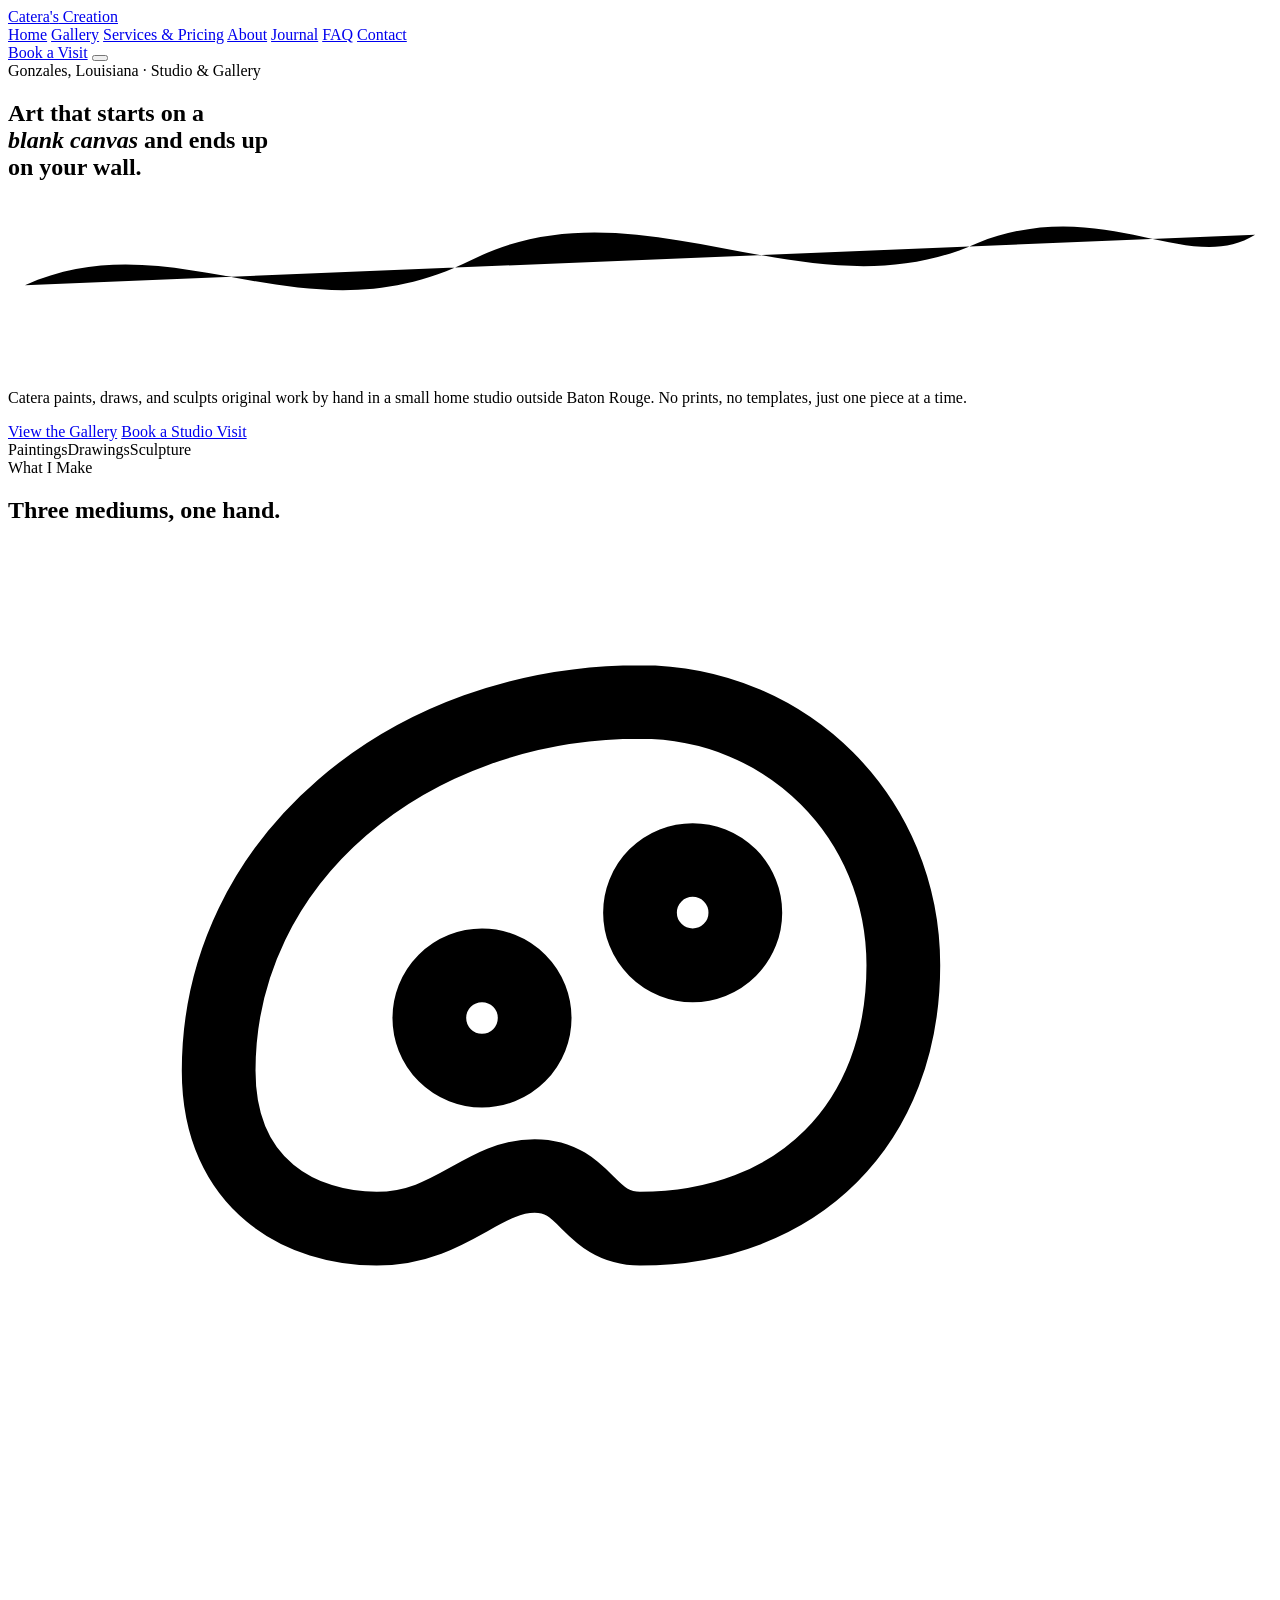
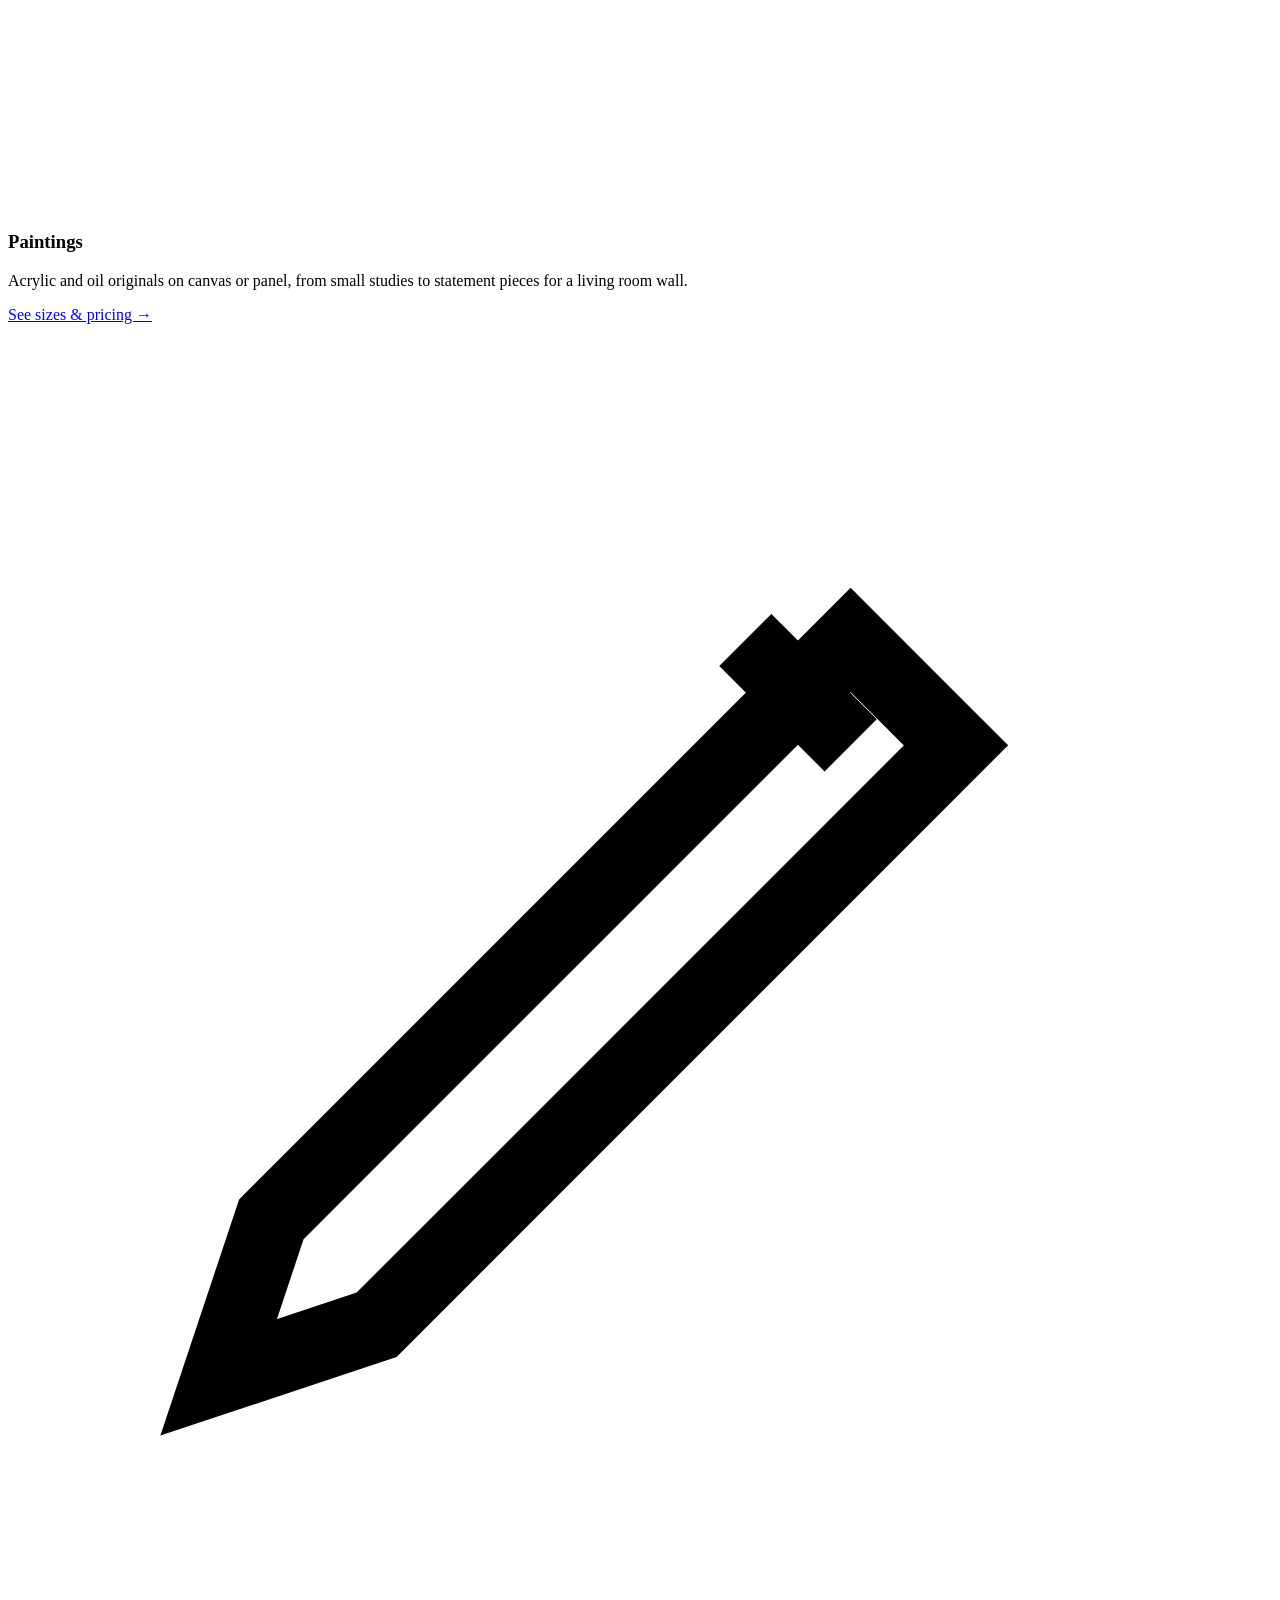
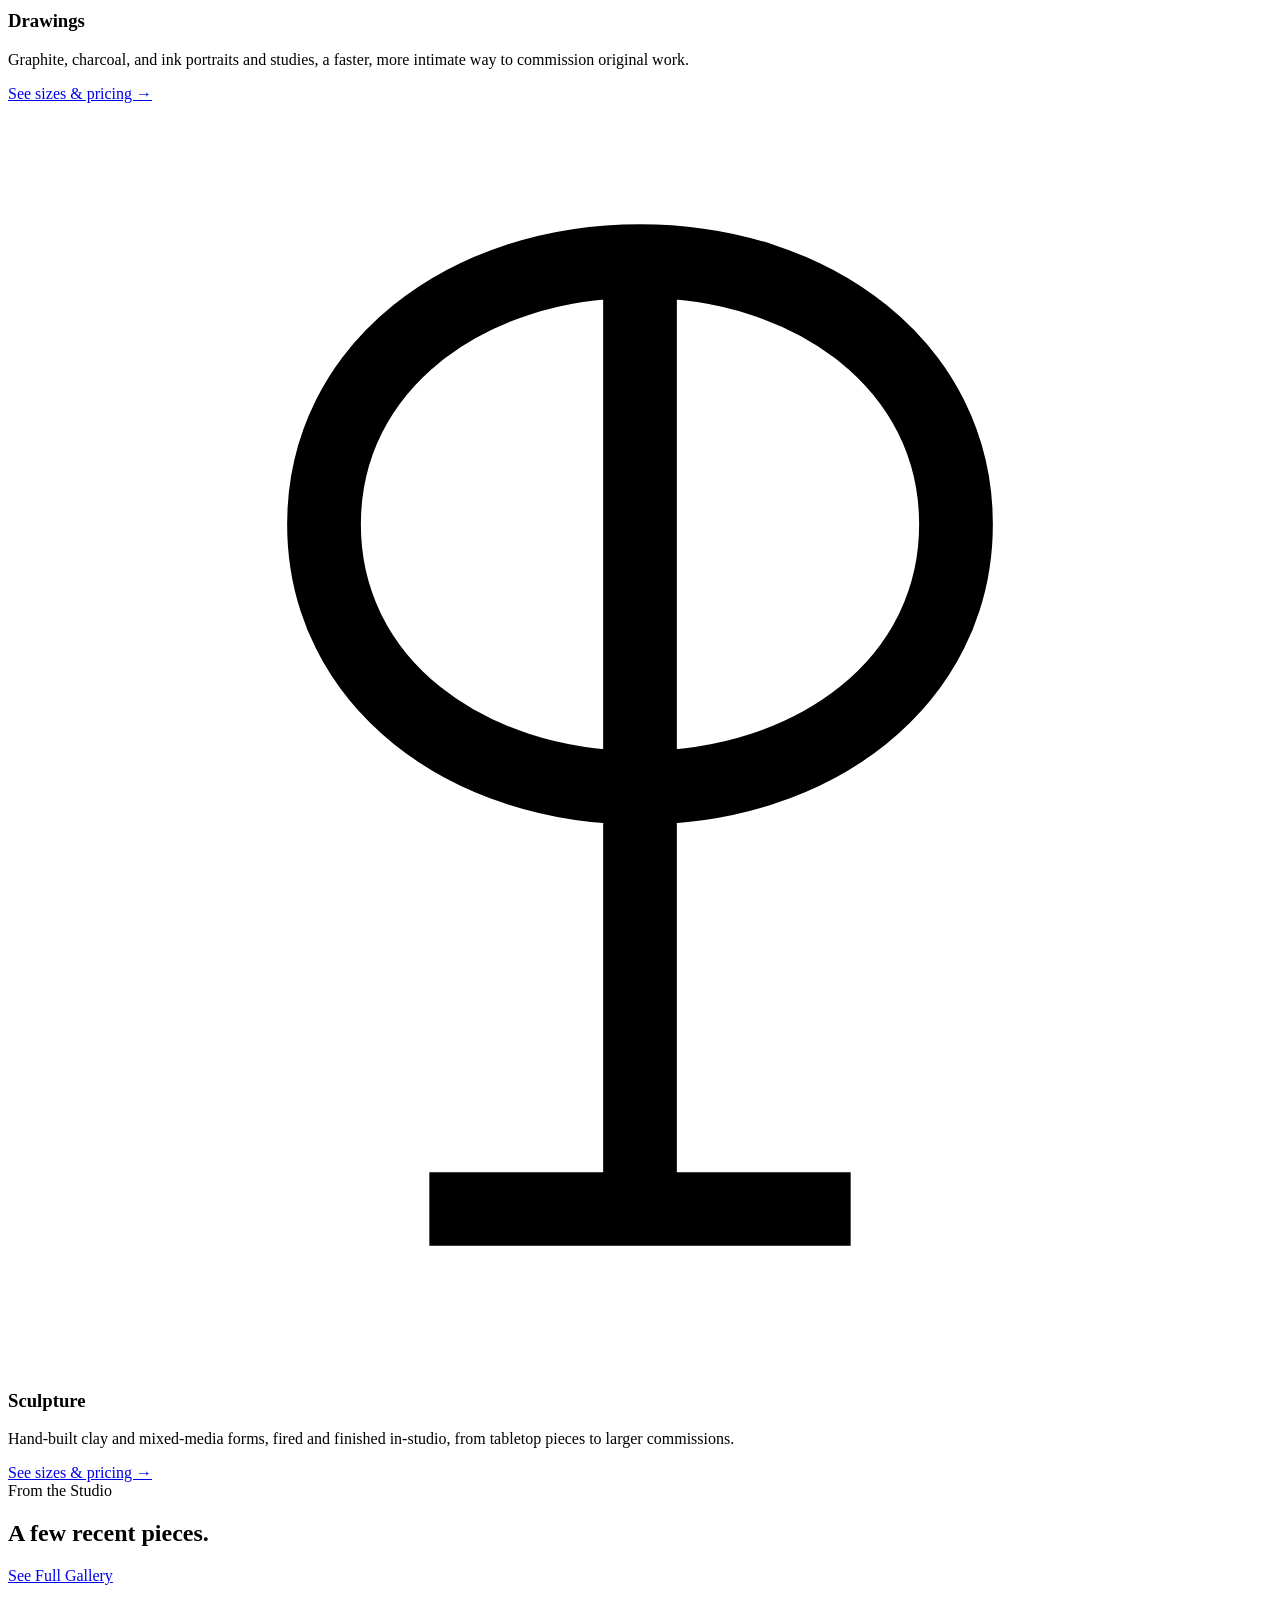
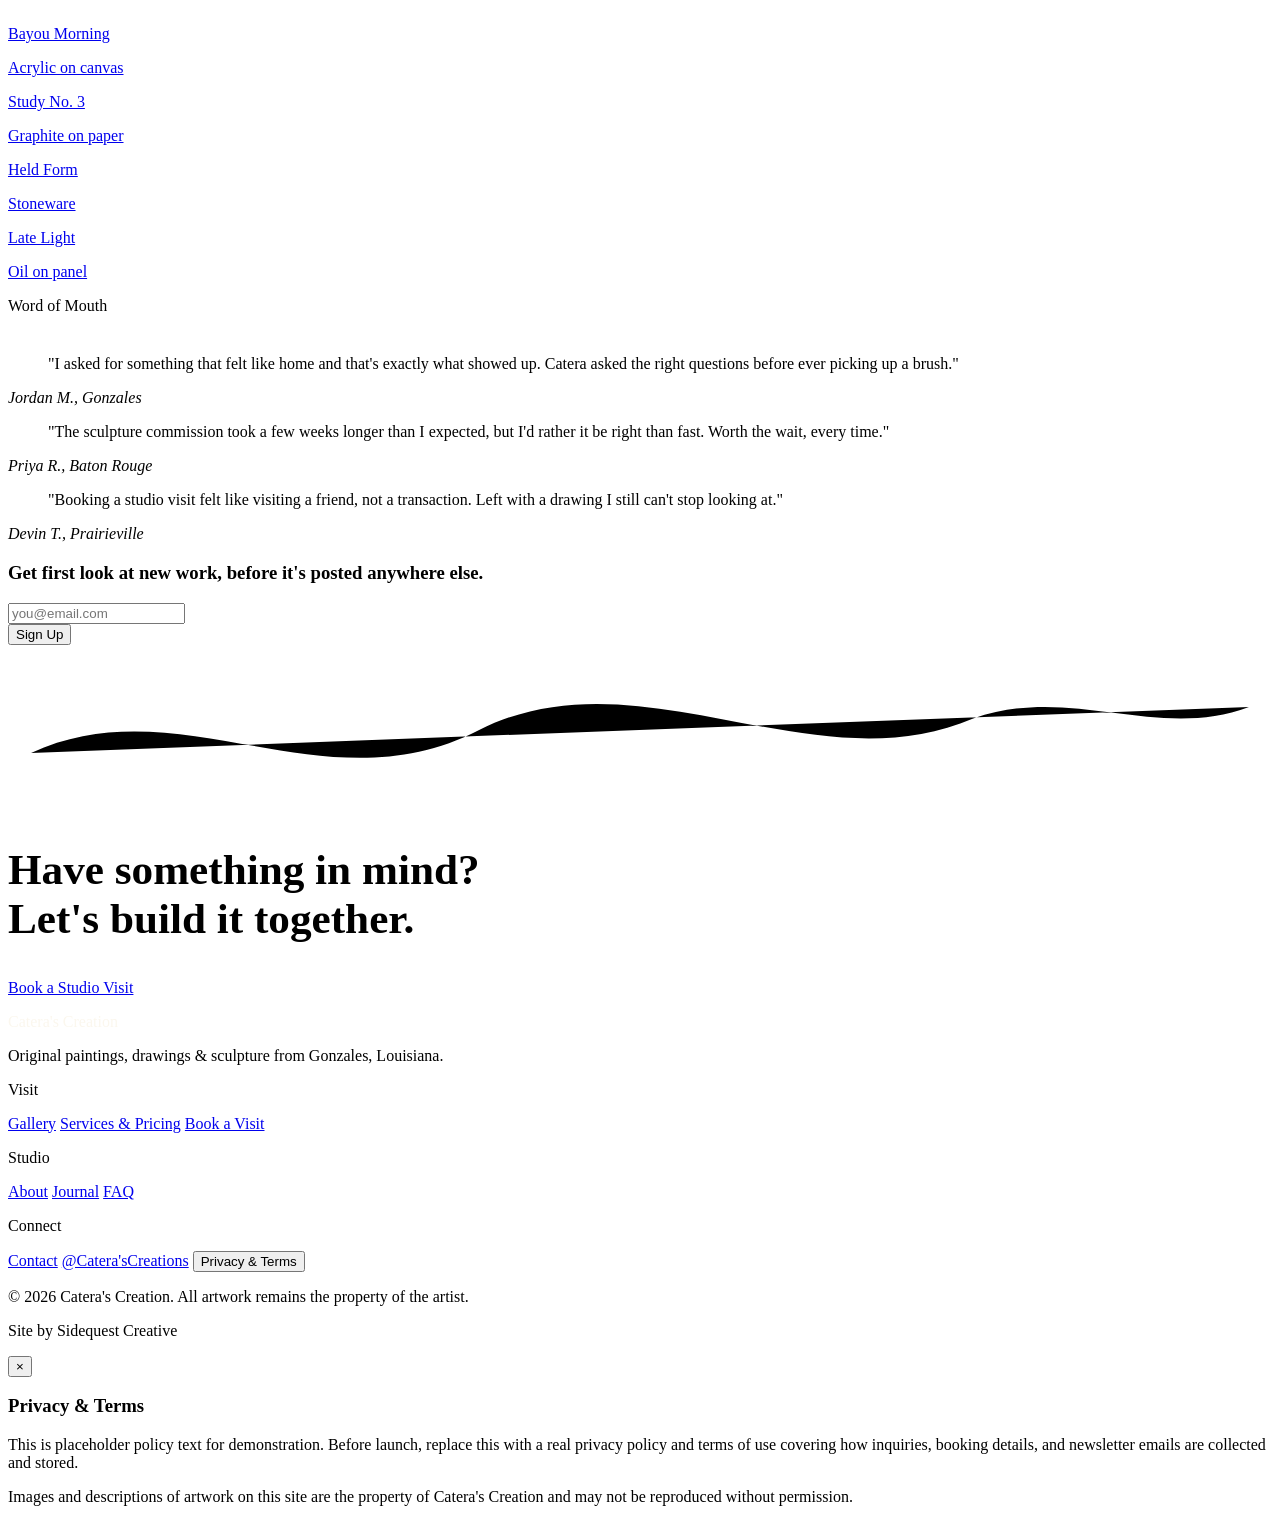
==== index.html @ 5bd8cd99 "Create index.html" ====
<!DOCTYPE html>
<html lang="en">
<head>
<meta charset="UTF-8">
<meta name="viewport" content="width=device-width, initial-scale=1.0">
<title>Catera's Creation | Original Paintings, Drawings & Sculpture | Gonzales, LA</title>
<meta name="description" content="Catera's Creation is an independent art studio in Gonzales, Louisiana making original paintings, drawings and sculpture. Browse the gallery or book a studio visit.">
<link rel="preconnect" href="https://fonts.googleapis.com">
<link rel="stylesheet" href="styles.css">
</head>
<body>

<header class="site-header" id="siteHeader">
  <div class="header-inner">
    <a href="index.html" class="wordmark">Catera<span class="wordmark-accent">'s</span> Creation</a>
    <nav class="site-nav" id="siteNav">
      <a href="index.html">Home</a>
      <a href="gallery.html">Gallery</a>
      <a href="services.html">Services &amp; Pricing</a>
      <a href="about.html">About</a>
      <a href="blog.html">Journal</a>
      <a href="faq.html">FAQ</a>
      <a href="contact.html">Contact</a>
    </nav>
    <a href="booking.html" class="btn btn-cta nav-cta">Book a Visit</a>
    <button class="nav-toggle" id="navToggle" aria-label="Open menu" aria-expanded="false">
      <span></span><span></span><span></span>
    </button>
  </div>
</header>

<main>

  <!-- HERO -->
  <section class="hero on-dark">
    <div class="texture-veil"></div>
    <div class="container hero-grid">
      <div>
        <span class="eyebrow">Gonzales, Louisiana · Studio &amp; Gallery</span>
        <h1>Art that starts on a<br><em>blank canvas</em> and ends up<br>on your wall.</h1>
        <svg class="brush brush-underline reveal" viewBox="0 0 300 40" aria-hidden="true"><path d="M4,20 C40,4 70,34 110,14 C150,-6 190,28 230,10 C260,-2 280,18 296,8"/></svg>
        <p class="hero-lede">Catera paints, draws, and sculpts original work by hand in a small home studio outside Baton Rouge. No prints, no templates, just one piece at a time.</p>
        <div class="hero-actions">
          <a href="gallery.html" class="btn btn-primary">View the Gallery</a>
          <a href="booking.html" class="btn btn-outline">Book a Studio Visit</a>
        </div>
        <div class="hero-meta">
          <span>Paintings</span><span>Drawings</span><span>Sculpture</span>
        </div>
      </div>
      <div class="hero-visual art-tile art-2 reveal">
        <div class="art-paint"></div>
      </div>
    </div>
  </section>

  <!-- WHAT SHE MAKES -->
  <section>
    <div class="container">
      <div class="section-head reveal">
        <span class="eyebrow">What I Make</span>
        <h2>Three mediums, one hand.</h2>
      </div>
      <div class="grid grid-3">
        <div class="card card-medium reveal">
          <svg class="icon" viewBox="0 0 24 24" fill="none" stroke="currentColor" stroke-width="1.4"><path d="M12 3c-4.4 0-8 3-8 7 0 2.2 1.6 3 3 3s2-1 3-1 1 1 2 1c3 0 5-2 5-5 0-2.8-2.2-5-5-5z"/><circle cx="9" cy="9" r="1"/><circle cx="13" cy="7" r="1"/></svg>
          <h3>Paintings</h3>
          <p>Acrylic and oil originals on canvas or panel, from small studies to statement pieces for a living room wall.</p>
          <a href="services.html" class="btn-ghost">See sizes &amp; pricing →</a>
        </div>
        <div class="card card-medium reveal">
          <svg class="icon" viewBox="0 0 24 24" fill="none" stroke="currentColor" stroke-width="1.4"><path d="M4 20l3-1 11-11-2-2L5 17l-1 3z"/><path d="M14 6l2 2"/></svg>
          <h3>Drawings</h3>
          <p>Graphite, charcoal, and ink portraits and studies, a faster, more intimate way to commission original work.</p>
          <a href="services.html" class="btn-ghost">See sizes &amp; pricing →</a>
        </div>
        <div class="card card-medium reveal">
          <svg class="icon" viewBox="0 0 24 24" fill="none" stroke="currentColor" stroke-width="1.4"><path d="M12 3v18M6 8c0-3 2.7-5 6-5s6 2 6 5-2.7 5-6 5-6-2-6-5z"/><path d="M8 21h8"/></svg>
          <h3>Sculpture</h3>
          <p>Hand-built clay and mixed-media forms, fired and finished in-studio, from tabletop pieces to larger commissions.</p>
          <a href="services.html" class="btn-ghost">See sizes &amp; pricing →</a>
        </div>
      </div>
    </div>
  </section>

  <!-- GALLERY PREVIEW -->
  <section class="bg-parchment">
    <div class="container">
      <div class="section-head-row reveal" style="margin-bottom: 2.5rem;">
        <div class="section-head" style="margin-bottom:0;">
          <span class="eyebrow">From the Studio</span>
          <h2>A few recent pieces.</h2>
        </div>
        <a href="gallery.html" class="btn btn-outline dark">See Full Gallery</a>
      </div>
      <div class="grid grid-4">
        <a href="gallery.html" class="art-tile art-1 reveal"><div class="art-paint"></div><div class="art-tag"><p class="art-title">Bayou Morning</p><p class="art-meta">Acrylic on canvas</p></div></a>
        <a href="gallery.html" class="art-tile art-4 reveal"><div class="art-paint"></div><div class="art-tag"><p class="art-title">Study No. 3</p><p class="art-meta">Graphite on paper</p></div></a>
        <a href="gallery.html" class="art-tile art-6 reveal"><div class="art-paint"></div><div class="art-tag"><p class="art-title">Held Form</p><p class="art-meta">Stoneware</p></div></a>
        <a href="gallery.html" class="art-tile art-8 reveal"><div class="art-paint"></div><div class="art-tag"><p class="art-title">Late Light</p><p class="art-meta">Oil on panel</p></div></a>
      </div>
    </div>
  </section>

  <!-- TESTIMONIALS -->
  <section class="on-dark">
    <div class="texture-veil"></div>
    <div class="container">
      <div class="text-center reveal" style="margin-bottom: 2.5rem;">
        <span class="eyebrow">Word of Mouth</span>
      </div>
      <div class="testimonial-wrap reveal">
        <div class="testimonial-slide active">
          <blockquote>"I asked for something that felt like home and that's exactly what showed up. Catera asked the right questions before ever picking up a brush."</blockquote>
          <cite>Jordan M., Gonzales</cite>
        </div>
        <div class="testimonial-slide">
          <blockquote>"The sculpture commission took a few weeks longer than I expected, but I'd rather it be right than fast. Worth the wait, every time."</blockquote>
          <cite>Priya R., Baton Rouge</cite>
        </div>
        <div class="testimonial-slide">
          <blockquote>"Booking a studio visit felt like visiting a friend, not a transaction. Left with a drawing I still can't stop looking at."</blockquote>
          <cite>Devin T., Prairieville</cite>
        </div>
        <div class="testimonial-dots"></div>
      </div>
    </div>
  </section>

  <!-- NEWSLETTER -->
  <section class="newsletter-band section-tight">
    <div class="container newsletter-inner">
      <h3>Get first look at new work, before it's posted anywhere else.</h3>
      <form class="newsletter-form" data-demo-form data-success-message="You're on the list. Welcome in." novalidate>
        <div class="field" style="margin:0;">
          <input type="email" name="email" placeholder="you@email.com" required>
        </div>
        <button type="submit" class="btn btn-cta">Sign Up</button>
      </form>
    </div>
    <div class="container"><p class="form-status" style="max-width:420px; margin-left:auto; background:rgba(251,247,238,.15); border-color:rgba(251,247,238,.4); color:#fff;"></p></div>
  </section>

  <!-- CTA BANNER -->
  <section class="bg-parchment text-center">
    <div class="container reveal">
      <svg class="brush brush-divider" viewBox="0 0 220 28" aria-hidden="true"><path d="M4,16 C30,4 55,26 82,12 C110,-2 140,22 168,10 C185,4 200,14 216,8"/></svg>
      <h2 style="margin-top: 1.2rem; font-size: clamp(1.9rem, 3.4vw, 2.7rem);">Have something in mind?<br>Let's build it together.</h2>
      <div style="margin-top: 2rem;"><a href="booking.html" class="btn btn-primary">Book a Studio Visit</a></div>
    </div>
  </section>

</main>

<footer class="site-footer">
  <div class="footer-inner">
    <div class="footer-brand">
      <p class="wordmark small" style="color:#fbf7ee;">Catera's Creation</p>
      <p class="footer-tagline">Original paintings, drawings &amp; sculpture from Gonzales, Louisiana.</p>
    </div>
    <div class="footer-links">
      <div>
        <p class="footer-heading">Visit</p>
        <a href="gallery.html">Gallery</a>
        <a href="services.html">Services &amp; Pricing</a>
        <a href="booking.html">Book a Visit</a>
      </div>
      <div>
        <p class="footer-heading">Studio</p>
        <a href="about.html">About</a>
        <a href="blog.html">Journal</a>
        <a href="faq.html">FAQ</a>
      </div>
      <div>
        <p class="footer-heading">Connect</p>
        <a href="contact.html">Contact</a>
        <a href="https://instagram.com" target="_blank" rel="noopener">@Catera'sCreations</a>
        <button class="link-btn" data-open-privacy>Privacy &amp; Terms</button>
      </div>
    </div>
  </div>
  <div class="footer-bottom">
    <p>© 2026 Catera's Creation. All artwork remains the property of the artist.</p>
    <p class="footer-credit">Site by Sidequest Creative</p>
  </div>
</footer>

<div class="modal" id="privacyModal" aria-hidden="true">
  <div class="modal-panel" role="dialog" aria-modal="true" aria-labelledby="privacyTitle">
    <button class="modal-close" data-close-privacy aria-label="Close">×</button>
    <h3 id="privacyTitle">Privacy &amp; Terms</h3>
    <p>This is placeholder policy text for demonstration. Before launch, replace this with a real privacy policy and terms of use covering how inquiries, booking details, and newsletter emails are collected and stored.</p>
    <p>Images and descriptions of artwork on this site are the property of Catera's Creation and may not be reproduced without permission.</p>
  </div>
</div>

<script src="script.js"></script>
</body>
</html>
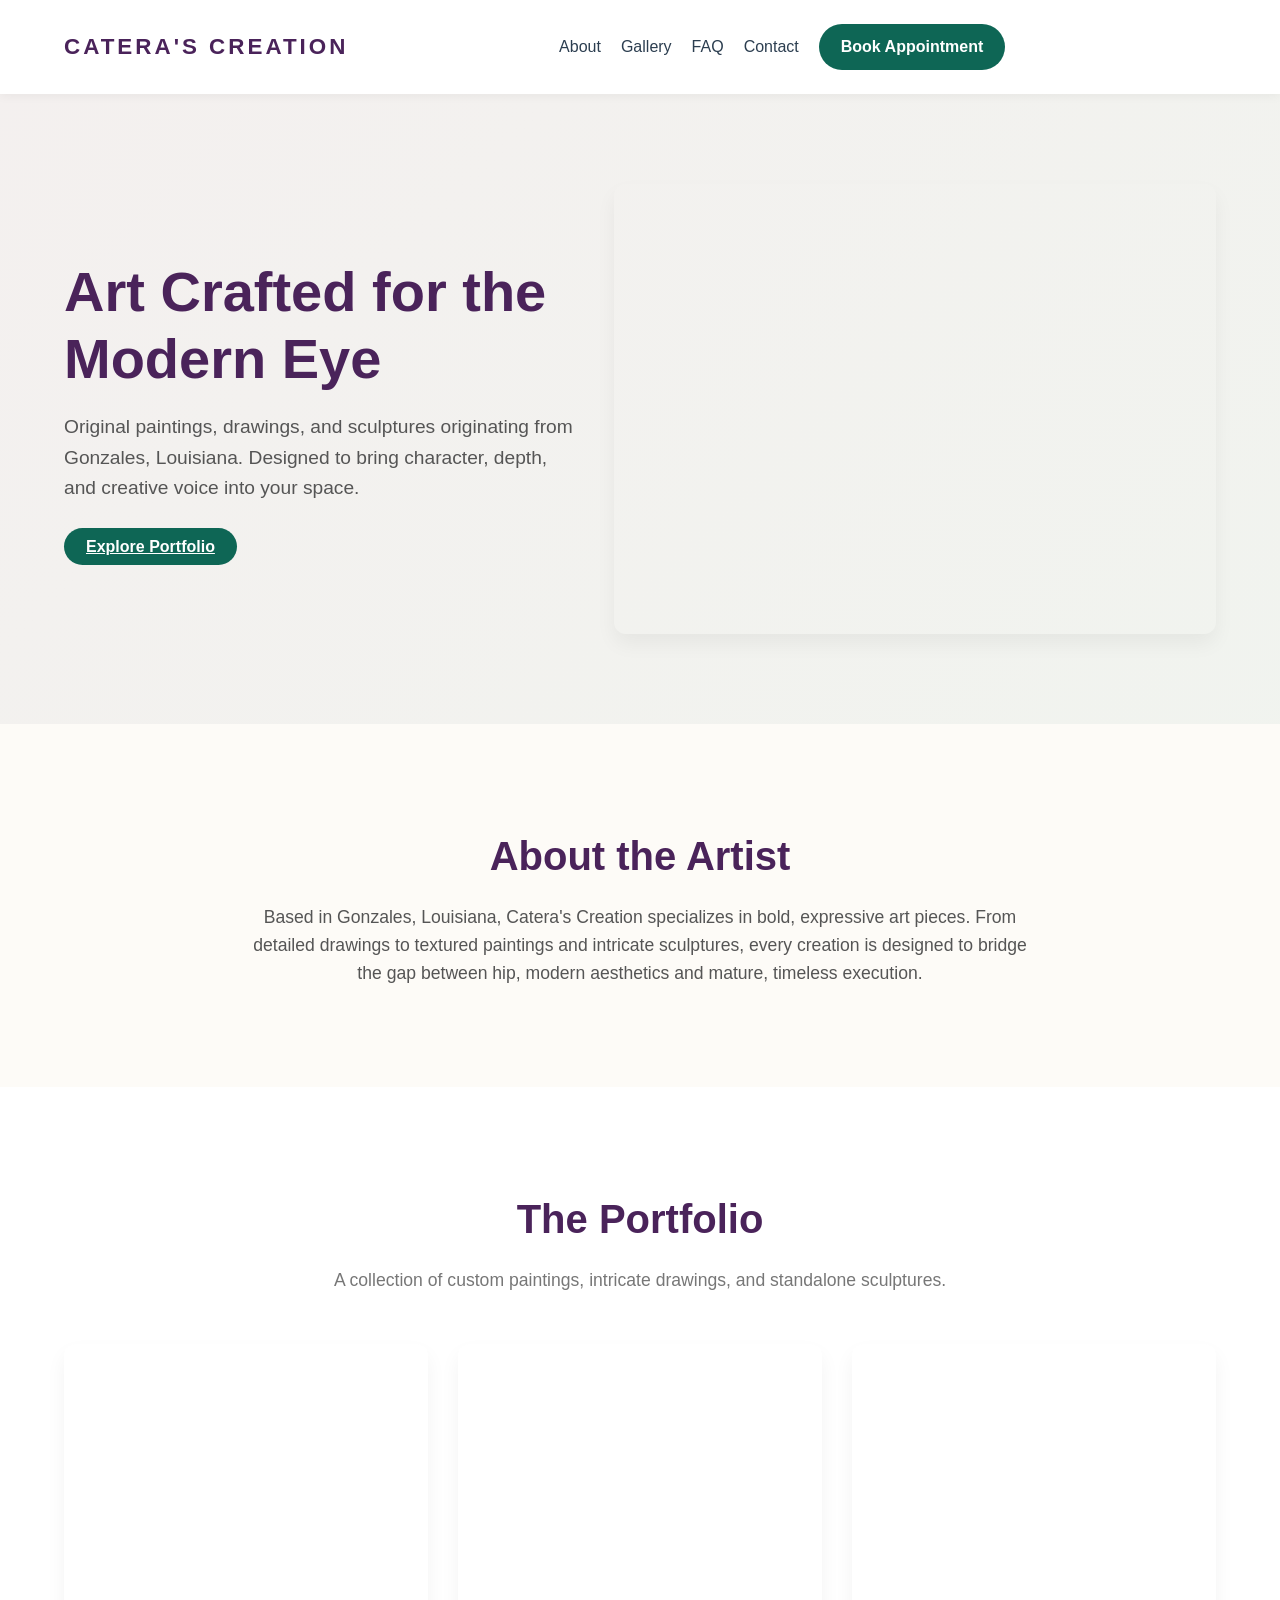
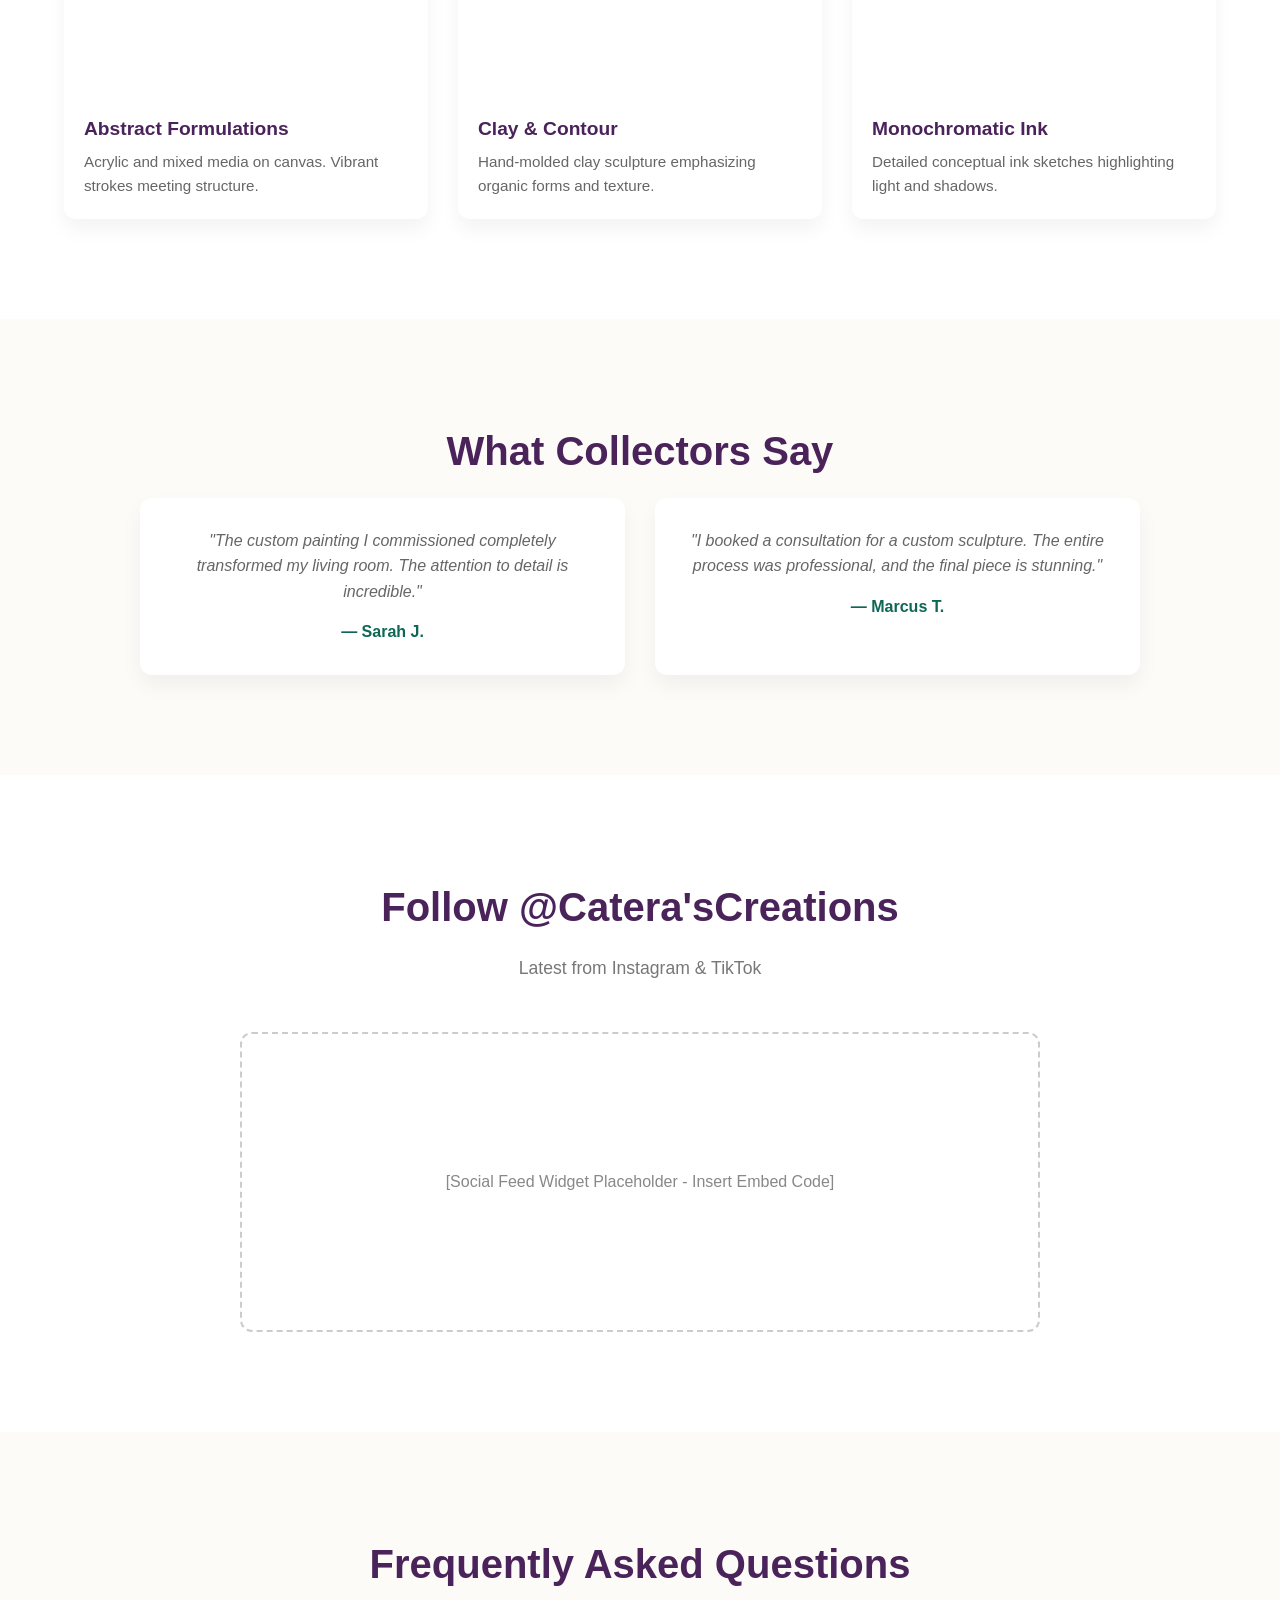
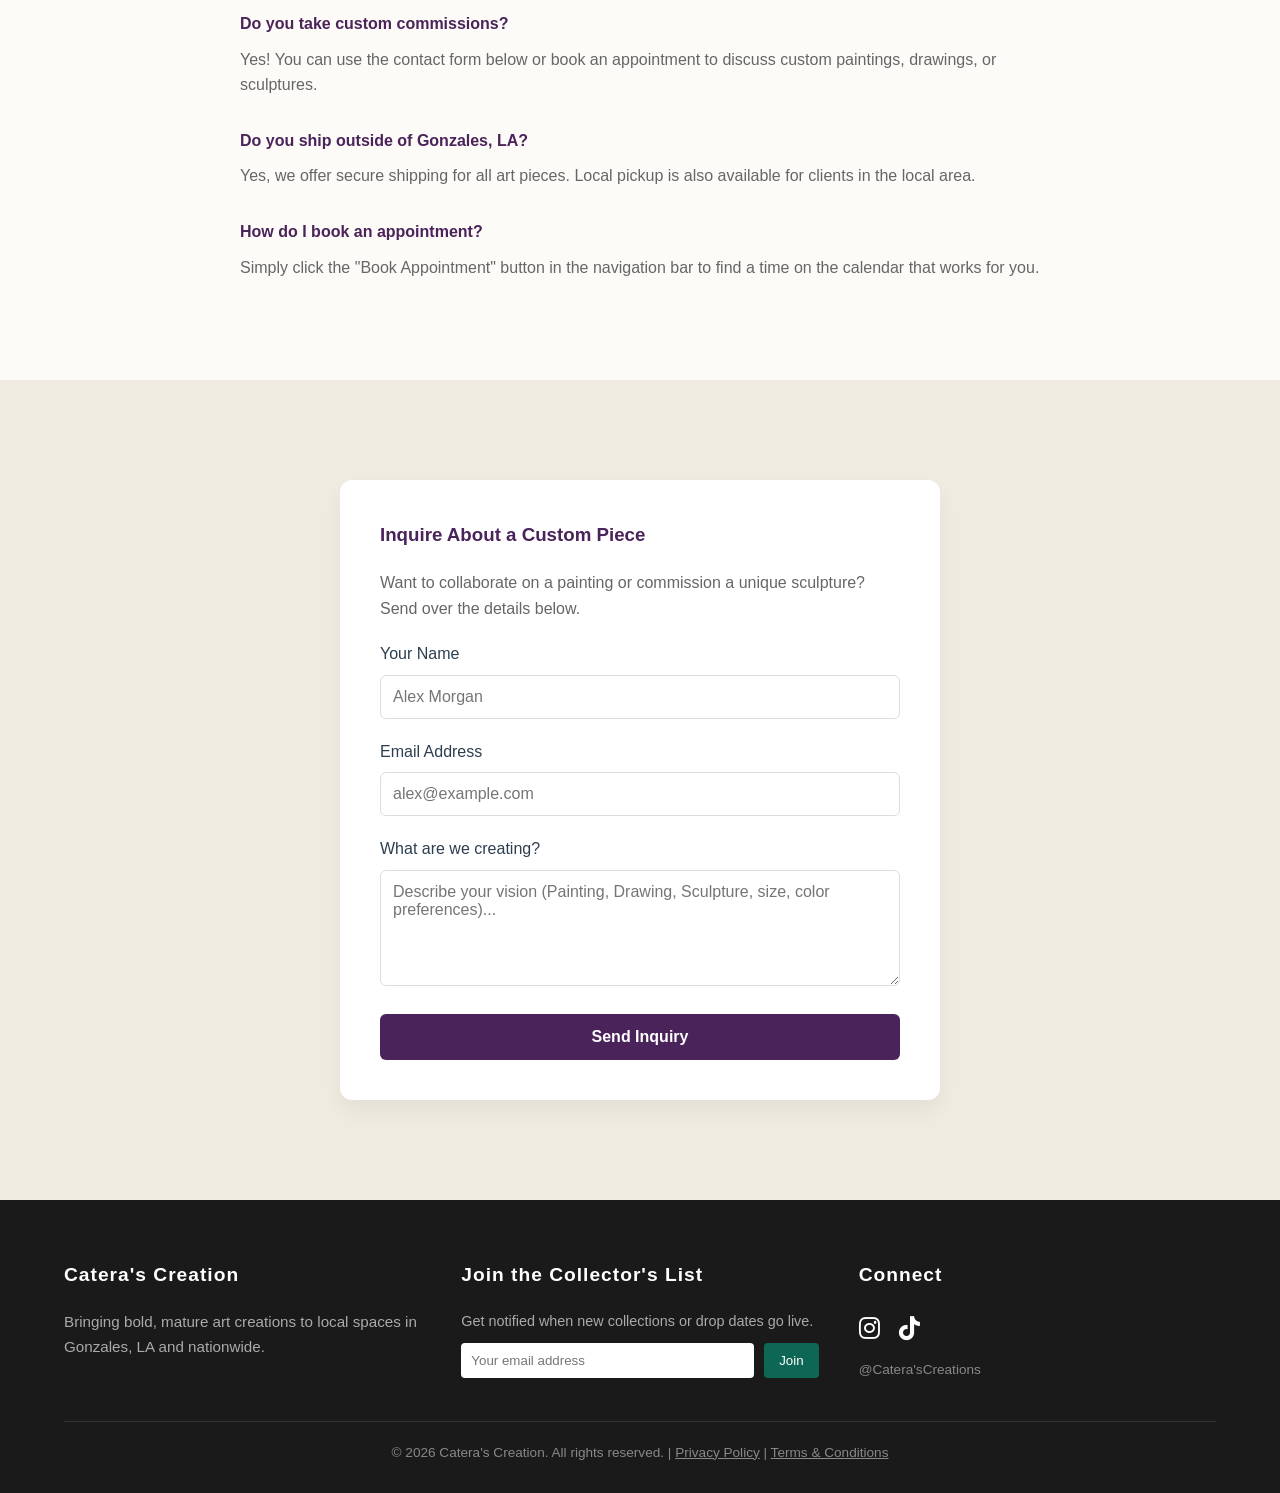
==== commit 07280b2d: "Update index.html" ====
--- a/index.html
+++ b/index.html
@@ -1,200 +1,483 @@
 <!DOCTYPE html>
 <html lang="en">
 <head>
-<meta charset="UTF-8">
-<meta name="viewport" content="width=device-width, initial-scale=1.0">
-<title>Catera's Creation | Original Paintings, Drawings & Sculpture | Gonzales, LA</title>
-<meta name="description" content="Catera's Creation is an independent art studio in Gonzales, Louisiana making original paintings, drawings and sculpture. Browse the gallery or book a studio visit.">
-<link rel="preconnect" href="https://fonts.googleapis.com">
-<link rel="stylesheet" href="styles.css">
+    <meta charset="UTF-8">
+    <meta name="viewport" content="width=device-width, initial-scale=1.0">
+    <title>Catera's Creation | Art & Sculptures in Gonzales, LA</title>
+    <!-- FontAwesome for Social Icons -->
+    <link rel="stylesheet" href="https://cdnjs.cloudflare.com/ajax/libs/font-awesome/6.4.0/css/all.min.css">
+    <style>
+        :root {
+            --primary-purple: #4A235A;
+            --primary-green: #0E6655;
+            --bg-light: #FDFBF7;
+            --text-dark: #2C3E50;
+            --card-shadow: 0 10px 20px rgba(0,0,0,0.05);
+        }
+
+        * {
+            margin: 0;
+            padding: 0;
+            box-sizing: border-box;
+            font-family: 'Helvetica Neue', Arial, sans-serif;
+            scroll-behavior: smooth;
+        }
+
+        body {
+            background-color: var(--bg-light);
+            color: var(--text-dark);
+            line-height: 1.6;
+        }
+
+        /* Navigation */
+        header {
+            background-color: #ffffff;
+            padding: 1.5rem 5%;
+            display: flex;
+            justify-content: space-between;
+            align-items: center;
+            position: sticky;
+            top: 0;
+            z-index: 100;
+            box-shadow: 0 2px 10px rgba(0,0,0,0.05);
+            flex-wrap: wrap;
+            gap: 15px;
+        }
+
+        header h1 {
+            font-size: 1.4rem;
+            letter-spacing: 3px;
+            color: var(--primary-purple);
+            font-weight: 700;
+        }
+
+        nav {
+            display: flex;
+            align-items: center;
+            gap: 20px;
+        }
+
+        nav a {
+            color: var(--text-dark);
+            text-decoration: none;
+            font-weight: 500;
+            transition: color 0.3s;
+        }
+
+        nav a:hover {
+            color: var(--primary-green);
+        }
+
+        .btn-book {
+            background-color: var(--primary-green);
+            color: white !important;
+            padding: 10px 22px;
+            border-radius: 25px;
+            font-weight: bold;
+            transition: transform 0.2s, background-color 0.3s;
+        }
+
+        .btn-book:hover {
+            background-color: var(--primary-purple);
+            transform: translateY(-2px);
+        }
+
+        /* Hero Section */
+        .hero {
+            display: flex;
+            align-items: center;
+            justify-content: space-between;
+            padding: 80px 5%;
+            background: linear-gradient(135deg, rgba(74, 35, 90, 0.05) 0%, rgba(14, 102, 85, 0.05) 100%);
+            min-height: 70vh;
+        }
+
+        .hero-content {
+            flex: 1;
+            max-width: 550px;
+            padding-right: 40px;
+        }
+
+        .hero h2 {
+            font-size: 3.5rem;
+            line-height: 1.2;
+            margin-bottom: 20px;
+            color: var(--primary-purple);
+        }
+
+        .hero p {
+            font-size: 1.2rem;
+            margin-bottom: 30px;
+            color: #555;
+        }
+
+        .hero-image {
+            flex: 1;
+            height: 450px;
+            background-image: url('https://images.unsplash.com/photo-1579783902614-a3fb3927b6a5?auto=format&fit=crop&w=800&q=80');
+            background-size: cover;
+            background-position: center;
+            border-radius: 12px;
+            box-shadow: var(--card-shadow);
+        }
+
+        /* Generic Section Styles */
+        .standard-section {
+            padding: 100px 5%;
+        }
+
+        .section-title {
+            text-align: center;
+            font-size: 2.5rem;
+            margin-bottom: 15px;
+            color: var(--primary-purple);
+        }
+
+        .section-subtitle {
+            text-align: center;
+            color: #777;
+            margin-bottom: 50px;
+            font-size: 1.1rem;
+        }
+
+        .grid {
+            display: grid;
+            grid-template-columns: repeat(auto-fit, minmax(320px, 1fr));
+            gap: 30px;
+        }
+
+        /* Art & Review Cards */
+        .card {
+            background: white;
+            border-radius: 12px;
+            overflow: hidden;
+            box-shadow: var(--card-shadow);
+            transition: transform 0.3s;
+        }
+
+        .card:hover {
+            transform: translateY(-8px);
+        }
+
+        .art-img {
+            height: 350px;
+            background-size: cover;
+            background-position: center;
+        }
+
+        .card-info {
+            padding: 20px;
+        }
+
+        .card-info h4 {
+            font-size: 1.2rem;
+            margin-bottom: 5px;
+            color: var(--primary-purple);
+        }
+
+        .card-info p {
+            color: #666;
+            font-size: 0.95rem;
+        }
+
+        /* Functional/Form Section */
+        .functional-section {
+            padding: 100px 5%;
+            display: flex;
+            gap: 50px;
+            flex-wrap: wrap;
+            background-color: #f0ebe1;
+        }
+
+        .form-container {
+            flex: 1;
+            min-width: 320px;
+            background: white;
+            padding: 40px;
+            border-radius: 12px;
+            box-shadow: var(--card-shadow);
+            margin: 0 auto;
+            max-width: 600px;
+        }
+
+        .form-container h3 {
+            margin-bottom: 20px;
+            color: var(--primary-purple);
+        }
+
+        .form-group {
+            margin-bottom: 20px;
+        }
+
+        .form-group label {
+            display: block;
+            margin-bottom: 8px;
+            font-weight: 500;
+        }
+
+        .form-group input, .form-group textarea {
+            width: 100%;
+            padding: 12px;
+            border: 1px solid #ddd;
+            border-radius: 6px;
+            font-size: 1rem;
+        }
+
+        .btn-submit {
+            background-color: var(--primary-purple);
+            color: white;
+            border: none;
+            padding: 14px 28px;
+            border-radius: 6px;
+            cursor: pointer;
+            font-weight: bold;
+            width: 100%;
+            font-size: 1rem;
+            transition: background 0.3s;
+        }
+
+        .btn-submit:hover {
+            background-color: var(--primary-green);
+        }
+
+        /* Footer & Newsletter */
+        footer {
+            background-color: #1A1A1A;
+            color: white;
+            padding: 60px 5% 30px 5%;
+        }
+
+        .footer-grid {
+            display: grid;
+            grid-template-columns: repeat(auto-fit, minmax(250px, 1fr));
+            gap: 40px;
+            margin-bottom: 40px;
+        }
+
+        .footer-col h5 {
+            font-size: 1.2rem;
+            margin-bottom: 20px;
+            color: white;
+            letter-spacing: 1px;
+        }
+
+        .newsletter-form {
+            display: flex;
+            gap: 10px;
+        }
+
+        .newsletter-form input {
+            padding: 10px;
+            border-radius: 4px;
+            border: none;
+            flex: 1;
+        }
+
+        .newsletter-form button {
+            background-color: var(--primary-green);
+            color: white;
+            border: none;
+            padding: 0 15px;
+            border-radius: 4px;
+            cursor: pointer;
+        }
+
+        .social-icons a {
+            color: white;
+            font-size: 1.5rem;
+            margin-right: 15px;
+            transition: color 0.3s;
+        }
+
+        .social-icons a:hover {
+            color: var(--primary-green);
+        }
+
+        .legal {
+            text-align: center;
+            border-top: 1px solid #333;
+            padding-top: 20px;
+            font-size: 0.85rem;
+            color: #888;
+        }
+
+        @media (max-width: 768px) {
+            header { flex-direction: column; text-align: center; }
+            .hero { flex-direction: column; text-align: center; padding: 40px 5%; }
+            .hero-content { padding-right: 0; margin-bottom: 40px; }
+            .hero-image { width: 100%; height: 300px; }
+        }
+    </style>
 </head>
 <body>
 
-<header class="site-header" id="siteHeader">
-  <div class="header-inner">
-    <a href="index.html" class="wordmark">Catera<span class="wordmark-accent">'s</span> Creation</a>
-    <nav class="site-nav" id="siteNav">
-      <a href="index.html">Home</a>
-      <a href="gallery.html">Gallery</a>
-      <a href="services.html">Services &amp; Pricing</a>
-      <a href="about.html">About</a>
-      <a href="blog.html">Journal</a>
-      <a href="faq.html">FAQ</a>
-      <a href="contact.html">Contact</a>
-    </nav>
-    <a href="booking.html" class="btn btn-cta nav-cta">Book a Visit</a>
-    <button class="nav-toggle" id="navToggle" aria-label="Open menu" aria-expanded="false">
-      <span></span><span></span><span></span>
-    </button>
-  </div>
-</header>
-
-<main>
-
-  <!-- HERO -->
-  <section class="hero on-dark">
-    <div class="texture-veil"></div>
-    <div class="container hero-grid">
-      <div>
-        <span class="eyebrow">Gonzales, Louisiana · Studio &amp; Gallery</span>
-        <h1>Art that starts on a<br><em>blank canvas</em> and ends up<br>on your wall.</h1>
-        <svg class="brush brush-underline reveal" viewBox="0 0 300 40" aria-hidden="true"><path d="M4,20 C40,4 70,34 110,14 C150,-6 190,28 230,10 C260,-2 280,18 296,8"/></svg>
-        <p class="hero-lede">Catera paints, draws, and sculpts original work by hand in a small home studio outside Baton Rouge. No prints, no templates, just one piece at a time.</p>
-        <div class="hero-actions">
-          <a href="gallery.html" class="btn btn-primary">View the Gallery</a>
-          <a href="booking.html" class="btn btn-outline">Book a Studio Visit</a>
-        </div>
-        <div class="hero-meta">
-          <span>Paintings</span><span>Drawings</span><span>Sculpture</span>
-        </div>
-      </div>
-      <div class="hero-visual art-tile art-2 reveal">
-        <div class="art-paint"></div>
-      </div>
-    </div>
-  </section>
-
-  <!-- WHAT SHE MAKES -->
-  <section>
-    <div class="container">
-      <div class="section-head reveal">
-        <span class="eyebrow">What I Make</span>
-        <h2>Three mediums, one hand.</h2>
-      </div>
-      <div class="grid grid-3">
-        <div class="card card-medium reveal">
-          <svg class="icon" viewBox="0 0 24 24" fill="none" stroke="currentColor" stroke-width="1.4"><path d="M12 3c-4.4 0-8 3-8 7 0 2.2 1.6 3 3 3s2-1 3-1 1 1 2 1c3 0 5-2 5-5 0-2.8-2.2-5-5-5z"/><circle cx="9" cy="9" r="1"/><circle cx="13" cy="7" r="1"/></svg>
-          <h3>Paintings</h3>
-          <p>Acrylic and oil originals on canvas or panel, from small studies to statement pieces for a living room wall.</p>
-          <a href="services.html" class="btn-ghost">See sizes &amp; pricing →</a>
-        </div>
-        <div class="card card-medium reveal">
-          <svg class="icon" viewBox="0 0 24 24" fill="none" stroke="currentColor" stroke-width="1.4"><path d="M4 20l3-1 11-11-2-2L5 17l-1 3z"/><path d="M14 6l2 2"/></svg>
-          <h3>Drawings</h3>
-          <p>Graphite, charcoal, and ink portraits and studies, a faster, more intimate way to commission original work.</p>
-          <a href="services.html" class="btn-ghost">See sizes &amp; pricing →</a>
-        </div>
-        <div class="card card-medium reveal">
-          <svg class="icon" viewBox="0 0 24 24" fill="none" stroke="currentColor" stroke-width="1.4"><path d="M12 3v18M6 8c0-3 2.7-5 6-5s6 2 6 5-2.7 5-6 5-6-2-6-5z"/><path d="M8 21h8"/></svg>
-          <h3>Sculpture</h3>
-          <p>Hand-built clay and mixed-media forms, fired and finished in-studio, from tabletop pieces to larger commissions.</p>
-          <a href="services.html" class="btn-ghost">See sizes &amp; pricing →</a>
-        </div>
-      </div>
-    </div>
-  </section>
-
-  <!-- GALLERY PREVIEW -->
-  <section class="bg-parchment">
-    <div class="container">
-      <div class="section-head-row reveal" style="margin-bottom: 2.5rem;">
-        <div class="section-head" style="margin-bottom:0;">
-          <span class="eyebrow">From the Studio</span>
-          <h2>A few recent pieces.</h2>
-        </div>
-        <a href="gallery.html" class="btn btn-outline dark">See Full Gallery</a>
-      </div>
-      <div class="grid grid-4">
-        <a href="gallery.html" class="art-tile art-1 reveal"><div class="art-paint"></div><div class="art-tag"><p class="art-title">Bayou Morning</p><p class="art-meta">Acrylic on canvas</p></div></a>
-        <a href="gallery.html" class="art-tile art-4 reveal"><div class="art-paint"></div><div class="art-tag"><p class="art-title">Study No. 3</p><p class="art-meta">Graphite on paper</p></div></a>
-        <a href="gallery.html" class="art-tile art-6 reveal"><div class="art-paint"></div><div class="art-tag"><p class="art-title">Held Form</p><p class="art-meta">Stoneware</p></div></a>
-        <a href="gallery.html" class="art-tile art-8 reveal"><div class="art-paint"></div><div class="art-tag"><p class="art-title">Late Light</p><p class="art-meta">Oil on panel</p></div></a>
-      </div>
-    </div>
-  </section>
-
-  <!-- TESTIMONIALS -->
-  <section class="on-dark">
-    <div class="texture-veil"></div>
-    <div class="container">
-      <div class="text-center reveal" style="margin-bottom: 2.5rem;">
-        <span class="eyebrow">Word of Mouth</span>
-      </div>
-      <div class="testimonial-wrap reveal">
-        <div class="testimonial-slide active">
-          <blockquote>"I asked for something that felt like home and that's exactly what showed up. Catera asked the right questions before ever picking up a brush."</blockquote>
-          <cite>Jordan M., Gonzales</cite>
-        </div>
-        <div class="testimonial-slide">
-          <blockquote>"The sculpture commission took a few weeks longer than I expected, but I'd rather it be right than fast. Worth the wait, every time."</blockquote>
-          <cite>Priya R., Baton Rouge</cite>
-        </div>
-        <div class="testimonial-slide">
-          <blockquote>"Booking a studio visit felt like visiting a friend, not a transaction. Left with a drawing I still can't stop looking at."</blockquote>
-          <cite>Devin T., Prairieville</cite>
-        </div>
-        <div class="testimonial-dots"></div>
-      </div>
-    </div>
-  </section>
-
-  <!-- NEWSLETTER -->
-  <section class="newsletter-band section-tight">
-    <div class="container newsletter-inner">
-      <h3>Get first look at new work, before it's posted anywhere else.</h3>
-      <form class="newsletter-form" data-demo-form data-success-message="You're on the list. Welcome in." novalidate>
-        <div class="field" style="margin:0;">
-          <input type="email" name="email" placeholder="you@email.com" required>
-        </div>
-        <button type="submit" class="btn btn-cta">Sign Up</button>
-      </form>
-    </div>
-    <div class="container"><p class="form-status" style="max-width:420px; margin-left:auto; background:rgba(251,247,238,.15); border-color:rgba(251,247,238,.4); color:#fff;"></p></div>
-  </section>
-
-  <!-- CTA BANNER -->
-  <section class="bg-parchment text-center">
-    <div class="container reveal">
-      <svg class="brush brush-divider" viewBox="0 0 220 28" aria-hidden="true"><path d="M4,16 C30,4 55,26 82,12 C110,-2 140,22 168,10 C185,4 200,14 216,8"/></svg>
-      <h2 style="margin-top: 1.2rem; font-size: clamp(1.9rem, 3.4vw, 2.7rem);">Have something in mind?<br>Let's build it together.</h2>
-      <div style="margin-top: 2rem;"><a href="booking.html" class="btn btn-primary">Book a Studio Visit</a></div>
-    </div>
-  </section>
-
-</main>
-
-<footer class="site-footer">
-  <div class="footer-inner">
-    <div class="footer-brand">
-      <p class="wordmark small" style="color:#fbf7ee;">Catera's Creation</p>
-      <p class="footer-tagline">Original paintings, drawings &amp; sculpture from Gonzales, Louisiana.</p>
-    </div>
-    <div class="footer-links">
-      <div>
-        <p class="footer-heading">Visit</p>
-        <a href="gallery.html">Gallery</a>
-        <a href="services.html">Services &amp; Pricing</a>
-        <a href="booking.html">Book a Visit</a>
-      </div>
-      <div>
-        <p class="footer-heading">Studio</p>
-        <a href="about.html">About</a>
-        <a href="blog.html">Journal</a>
-        <a href="faq.html">FAQ</a>
-      </div>
-      <div>
-        <p class="footer-heading">Connect</p>
-        <a href="contact.html">Contact</a>
-        <a href="https://instagram.com" target="_blank" rel="noopener">@Catera'sCreations</a>
-        <button class="link-btn" data-open-privacy>Privacy &amp; Terms</button>
-      </div>
-    </div>
-  </div>
-  <div class="footer-bottom">
-    <p>© 2026 Catera's Creation. All artwork remains the property of the artist.</p>
-    <p class="footer-credit">Site by Sidequest Creative</p>
-  </div>
-</footer>
-
-<div class="modal" id="privacyModal" aria-hidden="true">
-  <div class="modal-panel" role="dialog" aria-modal="true" aria-labelledby="privacyTitle">
-    <button class="modal-close" data-close-privacy aria-label="Close">×</button>
-    <h3 id="privacyTitle">Privacy &amp; Terms</h3>
-    <p>This is placeholder policy text for demonstration. Before launch, replace this with a real privacy policy and terms of use covering how inquiries, booking details, and newsletter emails are collected and stored.</p>
-    <p>Images and descriptions of artwork on this site are the property of Catera's Creation and may not be reproduced without permission.</p>
-  </div>
-</div>
-
-<script src="script.js"></script>
+    <header>
+        <h1>CATERA'S CREATION</h1>
+        <nav>
+            <a href="#about">About</a>
+            <a href="#gallery">Gallery</a>
+            <a href="#faq">FAQ</a>
+            <a href="#contact">Contact</a>
+            <!-- Calendly Booking Trigger -->
+            <a href="" onclick="event.preventDefault(); Calendly.initPopupWidget({url: 'https://calendly.com/YOUR_LINK_HERE'});return false;" class="btn-book">Book Appointment</a>
+        </nav>
+        <!-- Google Translate Widget -->
+        <div id="google_translate_element"></div>
+    </header>
+
+    <section class="hero">
+        <div class="hero-content">
+            <h2>Art Crafted for the Modern Eye</h2>
+            <p>Original paintings, drawings, and sculptures originating from Gonzales, Louisiana. Designed to bring character, depth, and creative voice into your space.</p>
+            <a href="#gallery" class="btn-book">Explore Portfolio</a>
+        </div>
+        <div class="hero-image"></div>
+    </section>
+
+    <!-- About Section -->
+    <section id="about" class="standard-section" style="background-color: var(--bg-light);">
+        <h3 class="section-title">About the Artist</h3>
+        <p style="max-width: 800px; margin: 0 auto; text-align: center; color: #555; font-size: 1.1rem;">
+            Based in Gonzales, Louisiana, Catera's Creation specializes in bold, expressive art pieces. From detailed drawings to textured paintings and intricate sculptures, every creation is designed to bridge the gap between hip, modern aesthetics and mature, timeless execution. 
+        </p>
+    </section>
+
+    <!-- Gallery Section -->
+    <section id="gallery" class="standard-section" style="background-color: white;">
+        <h3 class="section-title">The Portfolio</h3>
+        <p class="section-subtitle">A collection of custom paintings, intricate drawings, and standalone sculptures.</p>
+        <div class="grid">
+            <div class="card">
+                <div class="art-img" style="background-image: url('https://images.unsplash.com/photo-1541701494587-cb58502866ab?auto=format&fit=crop&w=600&q=80');"></div>
+                <div class="card-info">
+                    <h4>Abstract Formulations</h4>
+                    <p>Acrylic and mixed media on canvas. Vibrant strokes meeting structure.</p>
+                </div>
+            </div>
+            <div class="card">
+                <div class="art-img" style="background-image: url('https://images.unsplash.com/photo-1605721911519-3dfeb3be25e7?auto=format&fit=crop&w=600&q=80');"></div>
+                <div class="card-info">
+                    <h4>Clay & Contour</h4>
+                    <p>Hand-molded clay sculpture emphasizing organic forms and texture.</p>
+                </div>
+            </div>
+            <div class="card">
+                <div class="art-img" style="background-image: url('https://images.unsplash.com/photo-1513364776144-60967b0f800f?auto=format&fit=crop&w=600&q=80');"></div>
+                <div class="card-info">
+                    <h4>Monochromatic Ink</h4>
+                    <p>Detailed conceptual ink sketches highlighting light and shadows.</p>
+                </div>
+            </div>
+        </div>
+    </section>
+
+    <!-- Reviews Section -->
+    <section id="reviews" class="standard-section" style="background-color: var(--bg-light);">
+        <h3 class="section-title">What Collectors Say</h3>
+        <div class="grid" style="max-width: 1000px; margin: 0 auto;">
+            <div class="card" style="padding: 30px; text-align: center;">
+                <p style="font-style: italic; color: #666;">"The custom painting I commissioned completely transformed my living room. The attention to detail is incredible."</p>
+                <h4 style="margin-top: 15px; color: var(--primary-green);">— Sarah J.</h4>
+            </div>
+            <div class="card" style="padding: 30px; text-align: center;">
+                <p style="font-style: italic; color: #666;">"I booked a consultation for a custom sculpture. The entire process was professional, and the final piece is stunning."</p>
+                <h4 style="margin-top: 15px; color: var(--primary-green);">— Marcus T.</h4>
+            </div>
+        </div>
+    </section>
+
+    <!-- Social Feed Section -->
+    <section id="social" class="standard-section" style="background-color: white;">
+        <h3 class="section-title">Follow @Catera'sCreations</h3>
+        <p class="section-subtitle">Latest from Instagram & TikTok</p>
+        <div style="max-width: 800px; margin: 0 auto; min-height: 300px; border: 2px dashed #ccc; display: flex; align-items: center; justify-content: center; border-radius: 12px; color: #888;">
+            <!-- Paste your Elfsight or Curator.io widget code here -->
+            [Social Feed Widget Placeholder - Insert Embed Code]
+        </div>
+    </section>
+
+    <!-- FAQ Section -->
+    <section id="faq" class="standard-section" style="background-color: var(--bg-light);">
+        <h3 class="section-title">Frequently Asked Questions</h3>
+        <div style="max-width: 800px; margin: 0 auto;">
+            <div style="margin-bottom: 30px;">
+                <h4 style="color: var(--primary-purple); margin-bottom: 10px;">Do you take custom commissions?</h4>
+                <p style="color: #666;">Yes! You can use the contact form below or book an appointment to discuss custom paintings, drawings, or sculptures.</p>
+            </div>
+            <div style="margin-bottom: 30px;">
+                <h4 style="color: var(--primary-purple); margin-bottom: 10px;">Do you ship outside of Gonzales, LA?</h4>
+                <p style="color: #666;">Yes, we offer secure shipping for all art pieces. Local pickup is also available for clients in the local area.</p>
+            </div>
+            <div>
+                <h4 style="color: var(--primary-purple); margin-bottom: 10px;">How do I book an appointment?</h4>
+                <p style="color: #666;">Simply click the "Book Appointment" button in the navigation bar to find a time on the calendar that works for you.</p>
+            </div>
+        </div>
+    </section>
+
+    <!-- Contact Section -->
+    <section id="contact" class="functional-section">
+        <div class="form-container">
+            <h3>Inquire About a Custom Piece</h3>
+            <p style="margin-bottom: 20px; color: #666;">Want to collaborate on a painting or commission a unique sculpture? Send over the details below.</p>
+            
+            <form action="https://formspree.io/f/YOUR_FORMSPREE_ID" method="POST">
+                <div class="form-group">
+                    <label>Your Name</label>
+                    <input type="text" name="name" required placeholder="Alex Morgan">
+                </div>
+                <div class="form-group">
+                    <label>Email Address</label>
+                    <input type="email" name="_replyto" required placeholder="alex@example.com">
+                </div>
+                <div class="form-group">
+                    <label>What are we creating?</label>
+                    <textarea name="message" rows="5" required placeholder="Describe your vision (Painting, Drawing, Sculpture, size, color preferences)..."></textarea>
+                </div>
+                <button type="submit" class="btn-submit">Send Inquiry</button>
+            </form>
+        </div>
+    </section>
+
+    <!-- Footer -->
+    <footer>
+        <div class="footer-grid">
+            <div class="footer-col">
+                <h5>Catera's Creation</h5>
+                <p style="color: #aaa; font-size: 0.95rem;">Bringing bold, mature art creations to local spaces in Gonzales, LA and nationwide.</p>
+            </div>
+            <div class="footer-col">
+                <h5>Join the Collector's List</h5>
+                <p style="color: #aaa; font-size: 0.9rem; margin-bottom: 10px;">Get notified when new collections or drop dates go live.</p>
+                <form class="newsletter-form" action="https://formspree.io/f/YOUR_FORMSPREE_ID" method="POST">
+                    <input type="email" name="email" placeholder="Your email address" required>
+                    <button type="submit">Join</button>
+                </form>
+            </div>
+            <div class="footer-col">
+                <h5>Connect</h5>
+                <div class="social-icons">
+                    <a href="https://instagram.com" target="_blank"><i class="fab fa-instagram"></i></a>
+                    <a href="https://tiktok.com" target="_blank"><i class="fab fa-tiktok"></i></a>
+                </div>
+                <p style="color: #888; font-size: 0.85rem; margin-top: 10px;">@Catera'sCreations</p>
+            </div>
+        </div>
+        <div class="legal">
+            <p>&copy; 2026 Catera's Creation. All rights reserved. | <a href="privacy.html" style="color:#888;">Privacy Policy</a> | <a href="terms.html" style="color:#888;">Terms & Conditions</a></p>
+        </div>
+    </footer>
+
+    <!-- Google Translate Script -->
+    <script type="text/javascript">
+        function googleTranslateElementInit() {
+            new google.translate.TranslateElement({pageLanguage: 'en', layout: google.translate.TranslateElement.InlineLayout.SIMPLE}, 'google_translate_element');
+        }
+    </script>
+    <script type="text/javascript" src="//translate.google.com/translate_a/element.js?cb=googleTranslateElementInit"></script>
+
+    <!-- Calendly Popup Script -->
+    <link href="https://assets.calendly.com/assets/external/widget.css" rel="stylesheet">
+    <script src="https://assets.calendly.com/assets/external/widget.js" type="text/javascript" async></script>
 </body>
-</html>+</html>
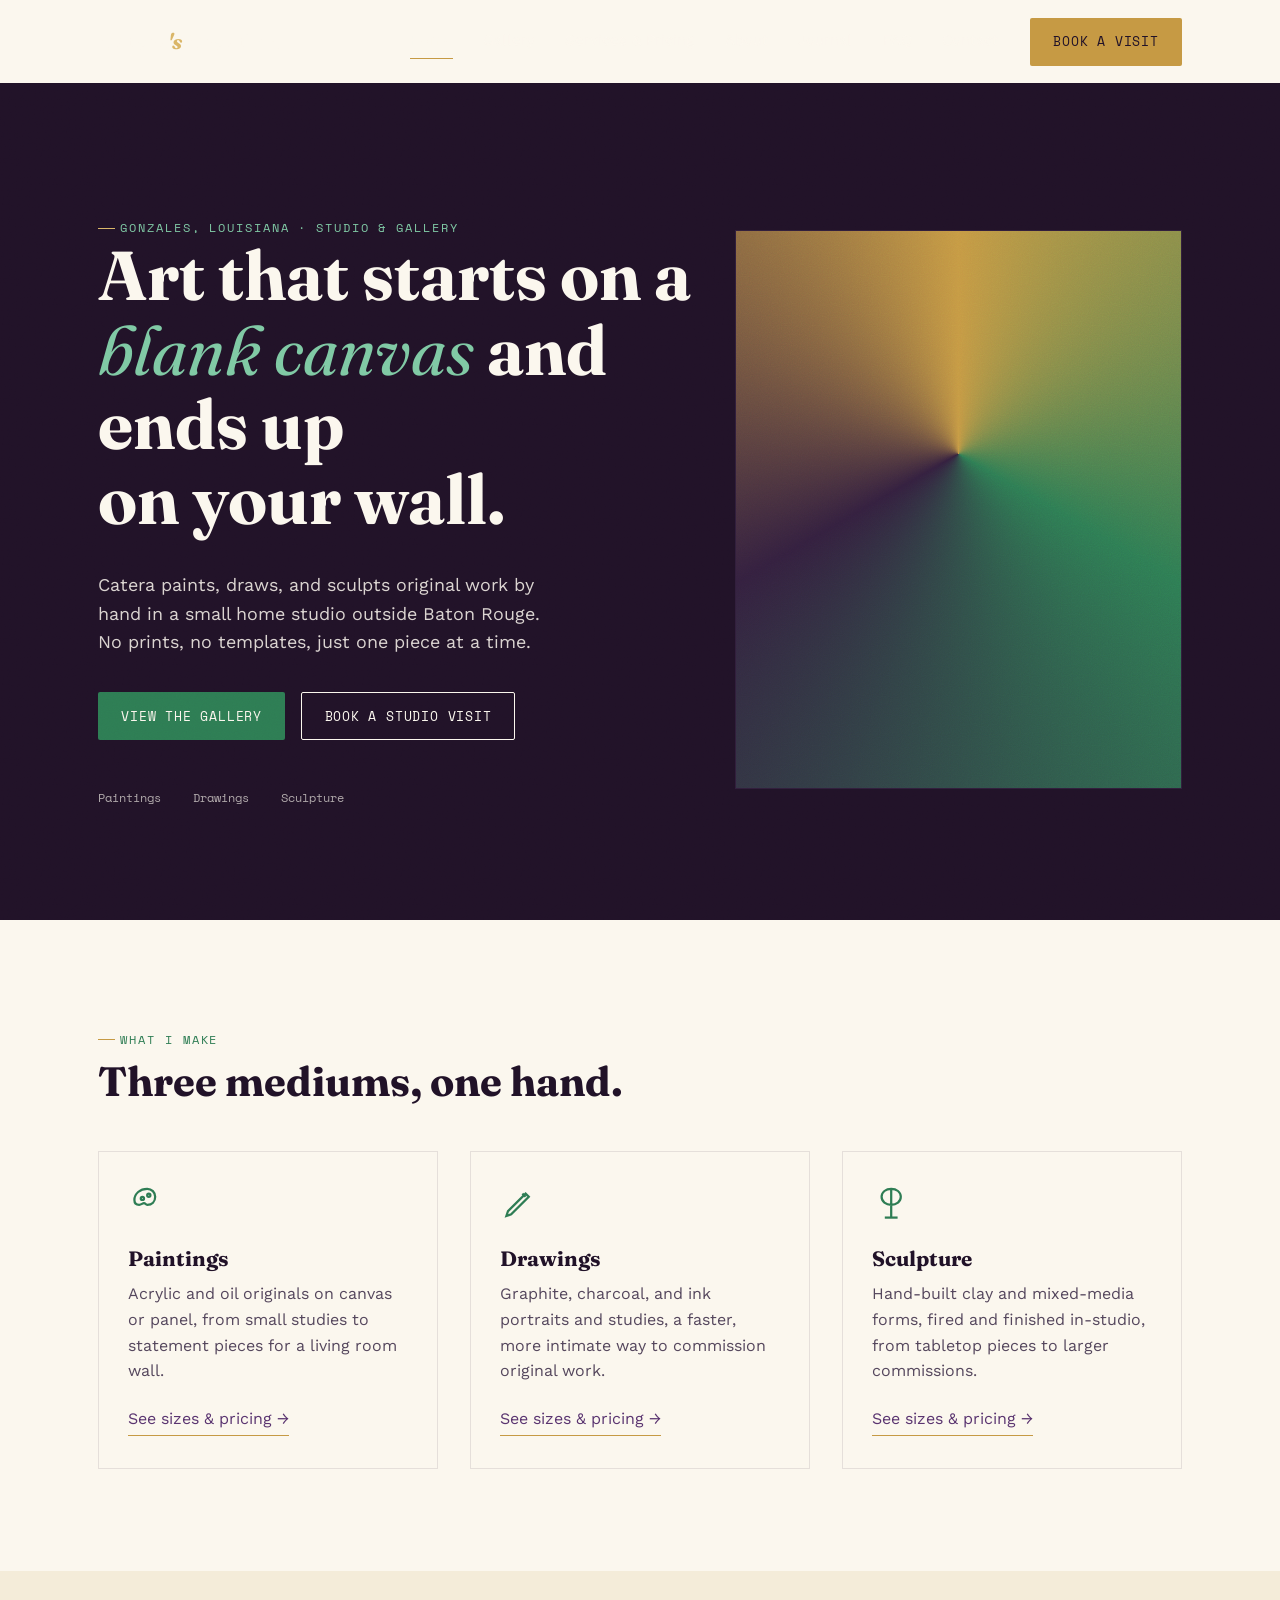
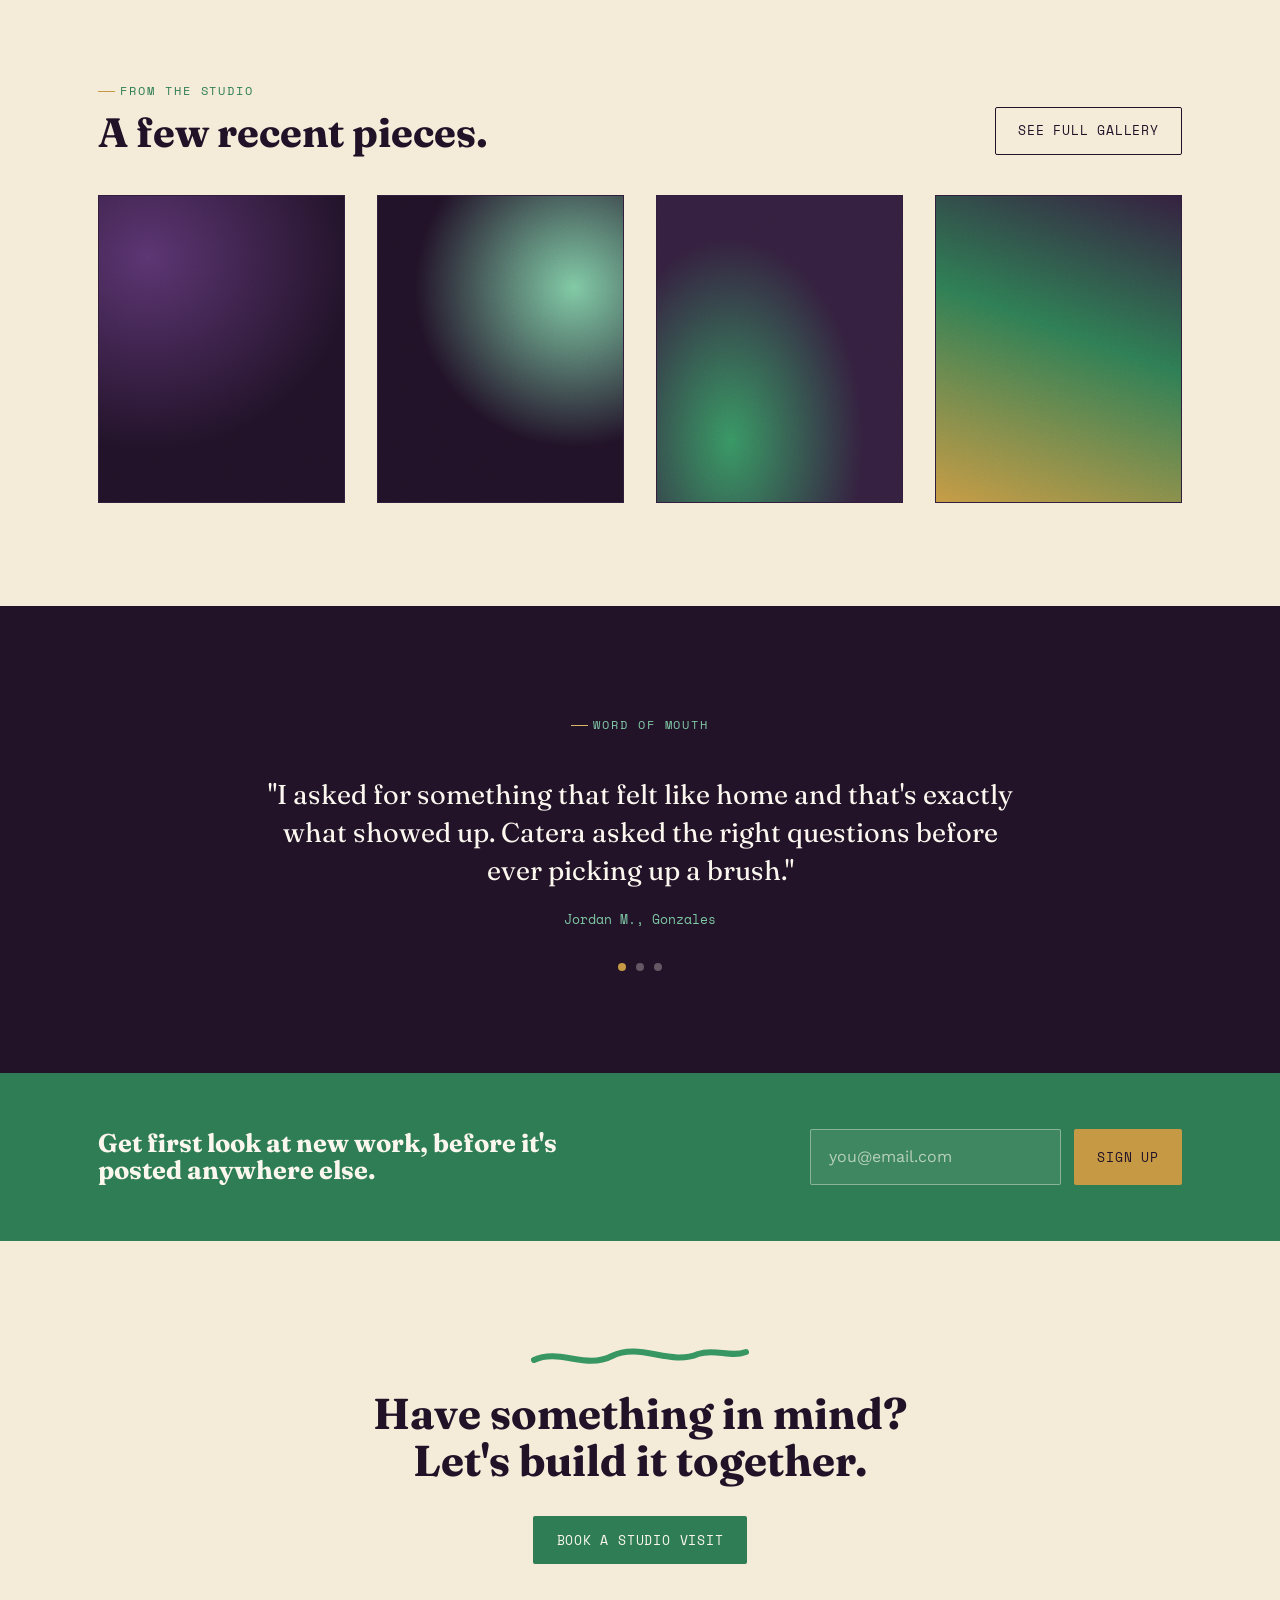
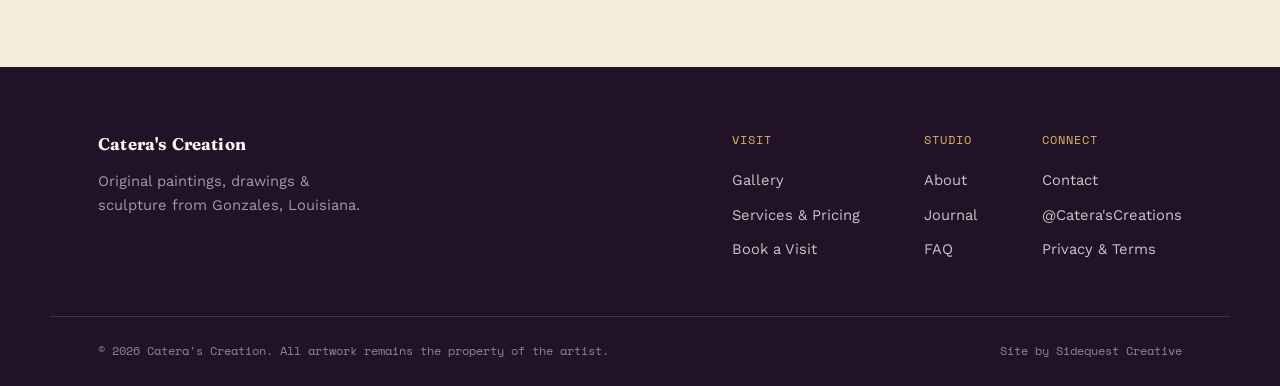
==== commit acbf5715: "Update index.html" ====
--- a/index.html
+++ b/index.html
@@ -1,483 +1,200 @@
 <!DOCTYPE html>
 <html lang="en">
 <head>
-    <meta charset="UTF-8">
-    <meta name="viewport" content="width=device-width, initial-scale=1.0">
-    <title>Catera's Creation | Art & Sculptures in Gonzales, LA</title>
-    <!-- FontAwesome for Social Icons -->
-    <link rel="stylesheet" href="https://cdnjs.cloudflare.com/ajax/libs/font-awesome/6.4.0/css/all.min.css">
-    <style>
-        :root {
-            --primary-purple: #4A235A;
-            --primary-green: #0E6655;
-            --bg-light: #FDFBF7;
-            --text-dark: #2C3E50;
-            --card-shadow: 0 10px 20px rgba(0,0,0,0.05);
-        }
-
-        * {
-            margin: 0;
-            padding: 0;
-            box-sizing: border-box;
-            font-family: 'Helvetica Neue', Arial, sans-serif;
-            scroll-behavior: smooth;
-        }
-
-        body {
-            background-color: var(--bg-light);
-            color: var(--text-dark);
-            line-height: 1.6;
-        }
-
-        /* Navigation */
-        header {
-            background-color: #ffffff;
-            padding: 1.5rem 5%;
-            display: flex;
-            justify-content: space-between;
-            align-items: center;
-            position: sticky;
-            top: 0;
-            z-index: 100;
-            box-shadow: 0 2px 10px rgba(0,0,0,0.05);
-            flex-wrap: wrap;
-            gap: 15px;
-        }
-
-        header h1 {
-            font-size: 1.4rem;
-            letter-spacing: 3px;
-            color: var(--primary-purple);
-            font-weight: 700;
-        }
-
-        nav {
-            display: flex;
-            align-items: center;
-            gap: 20px;
-        }
-
-        nav a {
-            color: var(--text-dark);
-            text-decoration: none;
-            font-weight: 500;
-            transition: color 0.3s;
-        }
-
-        nav a:hover {
-            color: var(--primary-green);
-        }
-
-        .btn-book {
-            background-color: var(--primary-green);
-            color: white !important;
-            padding: 10px 22px;
-            border-radius: 25px;
-            font-weight: bold;
-            transition: transform 0.2s, background-color 0.3s;
-        }
-
-        .btn-book:hover {
-            background-color: var(--primary-purple);
-            transform: translateY(-2px);
-        }
-
-        /* Hero Section */
-        .hero {
-            display: flex;
-            align-items: center;
-            justify-content: space-between;
-            padding: 80px 5%;
-            background: linear-gradient(135deg, rgba(74, 35, 90, 0.05) 0%, rgba(14, 102, 85, 0.05) 100%);
-            min-height: 70vh;
-        }
-
-        .hero-content {
-            flex: 1;
-            max-width: 550px;
-            padding-right: 40px;
-        }
-
-        .hero h2 {
-            font-size: 3.5rem;
-            line-height: 1.2;
-            margin-bottom: 20px;
-            color: var(--primary-purple);
-        }
-
-        .hero p {
-            font-size: 1.2rem;
-            margin-bottom: 30px;
-            color: #555;
-        }
-
-        .hero-image {
-            flex: 1;
-            height: 450px;
-            background-image: url('https://images.unsplash.com/photo-1579783902614-a3fb3927b6a5?auto=format&fit=crop&w=800&q=80');
-            background-size: cover;
-            background-position: center;
-            border-radius: 12px;
-            box-shadow: var(--card-shadow);
-        }
-
-        /* Generic Section Styles */
-        .standard-section {
-            padding: 100px 5%;
-        }
-
-        .section-title {
-            text-align: center;
-            font-size: 2.5rem;
-            margin-bottom: 15px;
-            color: var(--primary-purple);
-        }
-
-        .section-subtitle {
-            text-align: center;
-            color: #777;
-            margin-bottom: 50px;
-            font-size: 1.1rem;
-        }
-
-        .grid {
-            display: grid;
-            grid-template-columns: repeat(auto-fit, minmax(320px, 1fr));
-            gap: 30px;
-        }
-
-        /* Art & Review Cards */
-        .card {
-            background: white;
-            border-radius: 12px;
-            overflow: hidden;
-            box-shadow: var(--card-shadow);
-            transition: transform 0.3s;
-        }
-
-        .card:hover {
-            transform: translateY(-8px);
-        }
-
-        .art-img {
-            height: 350px;
-            background-size: cover;
-            background-position: center;
-        }
-
-        .card-info {
-            padding: 20px;
-        }
-
-        .card-info h4 {
-            font-size: 1.2rem;
-            margin-bottom: 5px;
-            color: var(--primary-purple);
-        }
-
-        .card-info p {
-            color: #666;
-            font-size: 0.95rem;
-        }
-
-        /* Functional/Form Section */
-        .functional-section {
-            padding: 100px 5%;
-            display: flex;
-            gap: 50px;
-            flex-wrap: wrap;
-            background-color: #f0ebe1;
-        }
-
-        .form-container {
-            flex: 1;
-            min-width: 320px;
-            background: white;
-            padding: 40px;
-            border-radius: 12px;
-            box-shadow: var(--card-shadow);
-            margin: 0 auto;
-            max-width: 600px;
-        }
-
-        .form-container h3 {
-            margin-bottom: 20px;
-            color: var(--primary-purple);
-        }
-
-        .form-group {
-            margin-bottom: 20px;
-        }
-
-        .form-group label {
-            display: block;
-            margin-bottom: 8px;
-            font-weight: 500;
-        }
-
-        .form-group input, .form-group textarea {
-            width: 100%;
-            padding: 12px;
-            border: 1px solid #ddd;
-            border-radius: 6px;
-            font-size: 1rem;
-        }
-
-        .btn-submit {
-            background-color: var(--primary-purple);
-            color: white;
-            border: none;
-            padding: 14px 28px;
-            border-radius: 6px;
-            cursor: pointer;
-            font-weight: bold;
-            width: 100%;
-            font-size: 1rem;
-            transition: background 0.3s;
-        }
-
-        .btn-submit:hover {
-            background-color: var(--primary-green);
-        }
-
-        /* Footer & Newsletter */
-        footer {
-            background-color: #1A1A1A;
-            color: white;
-            padding: 60px 5% 30px 5%;
-        }
-
-        .footer-grid {
-            display: grid;
-            grid-template-columns: repeat(auto-fit, minmax(250px, 1fr));
-            gap: 40px;
-            margin-bottom: 40px;
-        }
-
-        .footer-col h5 {
-            font-size: 1.2rem;
-            margin-bottom: 20px;
-            color: white;
-            letter-spacing: 1px;
-        }
-
-        .newsletter-form {
-            display: flex;
-            gap: 10px;
-        }
-
-        .newsletter-form input {
-            padding: 10px;
-            border-radius: 4px;
-            border: none;
-            flex: 1;
-        }
-
-        .newsletter-form button {
-            background-color: var(--primary-green);
-            color: white;
-            border: none;
-            padding: 0 15px;
-            border-radius: 4px;
-            cursor: pointer;
-        }
-
-        .social-icons a {
-            color: white;
-            font-size: 1.5rem;
-            margin-right: 15px;
-            transition: color 0.3s;
-        }
-
-        .social-icons a:hover {
-            color: var(--primary-green);
-        }
-
-        .legal {
-            text-align: center;
-            border-top: 1px solid #333;
-            padding-top: 20px;
-            font-size: 0.85rem;
-            color: #888;
-        }
-
-        @media (max-width: 768px) {
-            header { flex-direction: column; text-align: center; }
-            .hero { flex-direction: column; text-align: center; padding: 40px 5%; }
-            .hero-content { padding-right: 0; margin-bottom: 40px; }
-            .hero-image { width: 100%; height: 300px; }
-        }
-    </style>
+<meta charset="UTF-8">
+<meta name="viewport" content="width=device-width, initial-scale=1.0">
+<title>Catera's Creation | Original Paintings, Drawings & Sculpture | Gonzales, LA</title>
+<meta name="description" content="Catera's Creation is an independent art studio in Gonzales, Louisiana making original paintings, drawings and sculpture. Browse the gallery or book a studio visit.">
+<link rel="preconnect" href="https://fonts.googleapis.com">
+<link rel="stylesheet" href="styles.css">
 </head>
 <body>
 
-    <header>
-        <h1>CATERA'S CREATION</h1>
-        <nav>
-            <a href="#about">About</a>
-            <a href="#gallery">Gallery</a>
-            <a href="#faq">FAQ</a>
-            <a href="#contact">Contact</a>
-            <!-- Calendly Booking Trigger -->
-            <a href="" onclick="event.preventDefault(); Calendly.initPopupWidget({url: 'https://calendly.com/YOUR_LINK_HERE'});return false;" class="btn-book">Book Appointment</a>
-        </nav>
-        <!-- Google Translate Widget -->
-        <div id="google_translate_element"></div>
-    </header>
-
-    <section class="hero">
-        <div class="hero-content">
-            <h2>Art Crafted for the Modern Eye</h2>
-            <p>Original paintings, drawings, and sculptures originating from Gonzales, Louisiana. Designed to bring character, depth, and creative voice into your space.</p>
-            <a href="#gallery" class="btn-book">Explore Portfolio</a>
-        </div>
-        <div class="hero-image"></div>
-    </section>
-
-    <!-- About Section -->
-    <section id="about" class="standard-section" style="background-color: var(--bg-light);">
-        <h3 class="section-title">About the Artist</h3>
-        <p style="max-width: 800px; margin: 0 auto; text-align: center; color: #555; font-size: 1.1rem;">
-            Based in Gonzales, Louisiana, Catera's Creation specializes in bold, expressive art pieces. From detailed drawings to textured paintings and intricate sculptures, every creation is designed to bridge the gap between hip, modern aesthetics and mature, timeless execution. 
-        </p>
-    </section>
-
-    <!-- Gallery Section -->
-    <section id="gallery" class="standard-section" style="background-color: white;">
-        <h3 class="section-title">The Portfolio</h3>
-        <p class="section-subtitle">A collection of custom paintings, intricate drawings, and standalone sculptures.</p>
-        <div class="grid">
-            <div class="card">
-                <div class="art-img" style="background-image: url('https://images.unsplash.com/photo-1541701494587-cb58502866ab?auto=format&fit=crop&w=600&q=80');"></div>
-                <div class="card-info">
-                    <h4>Abstract Formulations</h4>
-                    <p>Acrylic and mixed media on canvas. Vibrant strokes meeting structure.</p>
-                </div>
-            </div>
-            <div class="card">
-                <div class="art-img" style="background-image: url('https://images.unsplash.com/photo-1605721911519-3dfeb3be25e7?auto=format&fit=crop&w=600&q=80');"></div>
-                <div class="card-info">
-                    <h4>Clay & Contour</h4>
-                    <p>Hand-molded clay sculpture emphasizing organic forms and texture.</p>
-                </div>
-            </div>
-            <div class="card">
-                <div class="art-img" style="background-image: url('https://images.unsplash.com/photo-1513364776144-60967b0f800f?auto=format&fit=crop&w=600&q=80');"></div>
-                <div class="card-info">
-                    <h4>Monochromatic Ink</h4>
-                    <p>Detailed conceptual ink sketches highlighting light and shadows.</p>
-                </div>
-            </div>
-        </div>
-    </section>
-
-    <!-- Reviews Section -->
-    <section id="reviews" class="standard-section" style="background-color: var(--bg-light);">
-        <h3 class="section-title">What Collectors Say</h3>
-        <div class="grid" style="max-width: 1000px; margin: 0 auto;">
-            <div class="card" style="padding: 30px; text-align: center;">
-                <p style="font-style: italic; color: #666;">"The custom painting I commissioned completely transformed my living room. The attention to detail is incredible."</p>
-                <h4 style="margin-top: 15px; color: var(--primary-green);">— Sarah J.</h4>
-            </div>
-            <div class="card" style="padding: 30px; text-align: center;">
-                <p style="font-style: italic; color: #666;">"I booked a consultation for a custom sculpture. The entire process was professional, and the final piece is stunning."</p>
-                <h4 style="margin-top: 15px; color: var(--primary-green);">— Marcus T.</h4>
-            </div>
-        </div>
-    </section>
-
-    <!-- Social Feed Section -->
-    <section id="social" class="standard-section" style="background-color: white;">
-        <h3 class="section-title">Follow @Catera'sCreations</h3>
-        <p class="section-subtitle">Latest from Instagram & TikTok</p>
-        <div style="max-width: 800px; margin: 0 auto; min-height: 300px; border: 2px dashed #ccc; display: flex; align-items: center; justify-content: center; border-radius: 12px; color: #888;">
-            <!-- Paste your Elfsight or Curator.io widget code here -->
-            [Social Feed Widget Placeholder - Insert Embed Code]
-        </div>
-    </section>
-
-    <!-- FAQ Section -->
-    <section id="faq" class="standard-section" style="background-color: var(--bg-light);">
-        <h3 class="section-title">Frequently Asked Questions</h3>
-        <div style="max-width: 800px; margin: 0 auto;">
-            <div style="margin-bottom: 30px;">
-                <h4 style="color: var(--primary-purple); margin-bottom: 10px;">Do you take custom commissions?</h4>
-                <p style="color: #666;">Yes! You can use the contact form below or book an appointment to discuss custom paintings, drawings, or sculptures.</p>
-            </div>
-            <div style="margin-bottom: 30px;">
-                <h4 style="color: var(--primary-purple); margin-bottom: 10px;">Do you ship outside of Gonzales, LA?</h4>
-                <p style="color: #666;">Yes, we offer secure shipping for all art pieces. Local pickup is also available for clients in the local area.</p>
-            </div>
-            <div>
-                <h4 style="color: var(--primary-purple); margin-bottom: 10px;">How do I book an appointment?</h4>
-                <p style="color: #666;">Simply click the "Book Appointment" button in the navigation bar to find a time on the calendar that works for you.</p>
-            </div>
-        </div>
-    </section>
-
-    <!-- Contact Section -->
-    <section id="contact" class="functional-section">
-        <div class="form-container">
-            <h3>Inquire About a Custom Piece</h3>
-            <p style="margin-bottom: 20px; color: #666;">Want to collaborate on a painting or commission a unique sculpture? Send over the details below.</p>
-            
-            <form action="https://formspree.io/f/YOUR_FORMSPREE_ID" method="POST">
-                <div class="form-group">
-                    <label>Your Name</label>
-                    <input type="text" name="name" required placeholder="Alex Morgan">
-                </div>
-                <div class="form-group">
-                    <label>Email Address</label>
-                    <input type="email" name="_replyto" required placeholder="alex@example.com">
-                </div>
-                <div class="form-group">
-                    <label>What are we creating?</label>
-                    <textarea name="message" rows="5" required placeholder="Describe your vision (Painting, Drawing, Sculpture, size, color preferences)..."></textarea>
-                </div>
-                <button type="submit" class="btn-submit">Send Inquiry</button>
-            </form>
-        </div>
-    </section>
-
-    <!-- Footer -->
-    <footer>
-        <div class="footer-grid">
-            <div class="footer-col">
-                <h5>Catera's Creation</h5>
-                <p style="color: #aaa; font-size: 0.95rem;">Bringing bold, mature art creations to local spaces in Gonzales, LA and nationwide.</p>
-            </div>
-            <div class="footer-col">
-                <h5>Join the Collector's List</h5>
-                <p style="color: #aaa; font-size: 0.9rem; margin-bottom: 10px;">Get notified when new collections or drop dates go live.</p>
-                <form class="newsletter-form" action="https://formspree.io/f/YOUR_FORMSPREE_ID" method="POST">
-                    <input type="email" name="email" placeholder="Your email address" required>
-                    <button type="submit">Join</button>
-                </form>
-            </div>
-            <div class="footer-col">
-                <h5>Connect</h5>
-                <div class="social-icons">
-                    <a href="https://instagram.com" target="_blank"><i class="fab fa-instagram"></i></a>
-                    <a href="https://tiktok.com" target="_blank"><i class="fab fa-tiktok"></i></a>
-                </div>
-                <p style="color: #888; font-size: 0.85rem; margin-top: 10px;">@Catera'sCreations</p>
-            </div>
-        </div>
-        <div class="legal">
-            <p>&copy; 2026 Catera's Creation. All rights reserved. | <a href="privacy.html" style="color:#888;">Privacy Policy</a> | <a href="terms.html" style="color:#888;">Terms & Conditions</a></p>
-        </div>
-    </footer>
-
-    <!-- Google Translate Script -->
-    <script type="text/javascript">
-        function googleTranslateElementInit() {
-            new google.translate.TranslateElement({pageLanguage: 'en', layout: google.translate.TranslateElement.InlineLayout.SIMPLE}, 'google_translate_element');
-        }
-    </script>
-    <script type="text/javascript" src="//translate.google.com/translate_a/element.js?cb=googleTranslateElementInit"></script>
-
-    <!-- Calendly Popup Script -->
-    <link href="https://assets.calendly.com/assets/external/widget.css" rel="stylesheet">
-    <script src="https://assets.calendly.com/assets/external/widget.js" type="text/javascript" async></script>
+<header class="site-header" id="siteHeader">
+  <div class="header-inner">
+    <a href="index.html" class="wordmark">Catera<span class="wordmark-accent">'s</span> Creation</a>
+    <nav class="site-nav" id="siteNav">
+      <a href="index.html">Home</a>
+      <a href="gallery.html">Gallery</a>
+      <a href="services.html">Services &amp; Pricing</a>
+      <a href="about.html">About</a>
+      <a href="blog.html">Journal</a>
+      <a href="faq.html">FAQ</a>
+      <a href="contact.html">Contact</a>
+    </nav>
+    <a href="booking.html" class="btn btn-cta nav-cta">Book a Visit</a>
+    <button class="nav-toggle" id="navToggle" aria-label="Open menu" aria-expanded="false">
+      <span></span><span></span><span></span>
+    </button>
+  </div>
+</header>
+
+<main>
+
+  <!-- HERO -->
+  <section class="hero on-dark">
+    <div class="texture-veil"></div>
+    <div class="container hero-grid">
+      <div>
+        <span class="eyebrow">Gonzales, Louisiana · Studio &amp; Gallery</span>
+        <h1>Art that starts on a<br><em>blank canvas</em> and ends up<br>on your wall.</h1>
+        <svg class="brush brush-underline reveal" viewBox="0 0 300 40" aria-hidden="true"><path d="M4,20 C40,4 70,34 110,14 C150,-6 190,28 230,10 C260,-2 280,18 296,8"/></svg>
+        <p class="hero-lede">Catera paints, draws, and sculpts original work by hand in a small home studio outside Baton Rouge. No prints, no templates, just one piece at a time.</p>
+        <div class="hero-actions">
+          <a href="gallery.html" class="btn btn-primary">View the Gallery</a>
+          <a href="booking.html" class="btn btn-outline">Book a Studio Visit</a>
+        </div>
+        <div class="hero-meta">
+          <span>Paintings</span><span>Drawings</span><span>Sculpture</span>
+        </div>
+      </div>
+      <div class="hero-visual art-tile art-2 reveal">
+        <div class="art-paint"></div>
+      </div>
+    </div>
+  </section>
+
+  <!-- WHAT SHE MAKES -->
+  <section>
+    <div class="container">
+      <div class="section-head reveal">
+        <span class="eyebrow">What I Make</span>
+        <h2>Three mediums, one hand.</h2>
+      </div>
+      <div class="grid grid-3">
+        <div class="card card-medium reveal">
+          <svg class="icon" viewBox="0 0 24 24" fill="none" stroke="currentColor" stroke-width="1.4"><path d="M12 3c-4.4 0-8 3-8 7 0 2.2 1.6 3 3 3s2-1 3-1 1 1 2 1c3 0 5-2 5-5 0-2.8-2.2-5-5-5z"/><circle cx="9" cy="9" r="1"/><circle cx="13" cy="7" r="1"/></svg>
+          <h3>Paintings</h3>
+          <p>Acrylic and oil originals on canvas or panel, from small studies to statement pieces for a living room wall.</p>
+          <a href="services.html" class="btn-ghost">See sizes &amp; pricing →</a>
+        </div>
+        <div class="card card-medium reveal">
+          <svg class="icon" viewBox="0 0 24 24" fill="none" stroke="currentColor" stroke-width="1.4"><path d="M4 20l3-1 11-11-2-2L5 17l-1 3z"/><path d="M14 6l2 2"/></svg>
+          <h3>Drawings</h3>
+          <p>Graphite, charcoal, and ink portraits and studies, a faster, more intimate way to commission original work.</p>
+          <a href="services.html" class="btn-ghost">See sizes &amp; pricing →</a>
+        </div>
+        <div class="card card-medium reveal">
+          <svg class="icon" viewBox="0 0 24 24" fill="none" stroke="currentColor" stroke-width="1.4"><path d="M12 3v18M6 8c0-3 2.7-5 6-5s6 2 6 5-2.7 5-6 5-6-2-6-5z"/><path d="M8 21h8"/></svg>
+          <h3>Sculpture</h3>
+          <p>Hand-built clay and mixed-media forms, fired and finished in-studio, from tabletop pieces to larger commissions.</p>
+          <a href="services.html" class="btn-ghost">See sizes &amp; pricing →</a>
+        </div>
+      </div>
+    </div>
+  </section>
+
+  <!-- GALLERY PREVIEW -->
+  <section class="bg-parchment">
+    <div class="container">
+      <div class="section-head-row reveal" style="margin-bottom: 2.5rem;">
+        <div class="section-head" style="margin-bottom:0;">
+          <span class="eyebrow">From the Studio</span>
+          <h2>A few recent pieces.</h2>
+        </div>
+        <a href="gallery.html" class="btn btn-outline dark">See Full Gallery</a>
+      </div>
+      <div class="grid grid-4">
+        <a href="gallery.html" class="art-tile art-1 reveal"><div class="art-paint"></div><div class="art-tag"><p class="art-title">Bayou Morning</p><p class="art-meta">Acrylic on canvas</p></div></a>
+        <a href="gallery.html" class="art-tile art-4 reveal"><div class="art-paint"></div><div class="art-tag"><p class="art-title">Study No. 3</p><p class="art-meta">Graphite on paper</p></div></a>
+        <a href="gallery.html" class="art-tile art-6 reveal"><div class="art-paint"></div><div class="art-tag"><p class="art-title">Held Form</p><p class="art-meta">Stoneware</p></div></a>
+        <a href="gallery.html" class="art-tile art-8 reveal"><div class="art-paint"></div><div class="art-tag"><p class="art-title">Late Light</p><p class="art-meta">Oil on panel</p></div></a>
+      </div>
+    </div>
+  </section>
+
+  <!-- TESTIMONIALS -->
+  <section class="on-dark">
+    <div class="texture-veil"></div>
+    <div class="container">
+      <div class="text-center reveal" style="margin-bottom: 2.5rem;">
+        <span class="eyebrow">Word of Mouth</span>
+      </div>
+      <div class="testimonial-wrap reveal">
+        <div class="testimonial-slide active">
+          <blockquote>"I asked for something that felt like home and that's exactly what showed up. Catera asked the right questions before ever picking up a brush."</blockquote>
+          <cite>Jordan M., Gonzales</cite>
+        </div>
+        <div class="testimonial-slide">
+          <blockquote>"The sculpture commission took a few weeks longer than I expected, but I'd rather it be right than fast. Worth the wait, every time."</blockquote>
+          <cite>Priya R., Baton Rouge</cite>
+        </div>
+        <div class="testimonial-slide">
+          <blockquote>"Booking a studio visit felt like visiting a friend, not a transaction. Left with a drawing I still can't stop looking at."</blockquote>
+          <cite>Devin T., Prairieville</cite>
+        </div>
+        <div class="testimonial-dots"></div>
+      </div>
+    </div>
+  </section>
+
+  <!-- NEWSLETTER -->
+  <section class="newsletter-band section-tight">
+    <div class="container newsletter-inner">
+      <h3>Get first look at new work, before it's posted anywhere else.</h3>
+      <form class="newsletter-form" data-demo-form data-success-message="You're on the list. Welcome in." novalidate>
+        <div class="field" style="margin:0;">
+          <input type="email" name="email" placeholder="you@email.com" required>
+        </div>
+        <button type="submit" class="btn btn-cta">Sign Up</button>
+      </form>
+    </div>
+    <div class="container"><p class="form-status" style="max-width:420px; margin-left:auto; background:rgba(251,247,238,.15); border-color:rgba(251,247,238,.4); color:#fff;"></p></div>
+  </section>
+
+  <!-- CTA BANNER -->
+  <section class="bg-parchment text-center">
+    <div class="container reveal">
+      <svg class="brush brush-divider" viewBox="0 0 220 28" aria-hidden="true"><path d="M4,16 C30,4 55,26 82,12 C110,-2 140,22 168,10 C185,4 200,14 216,8"/></svg>
+      <h2 style="margin-top: 1.2rem; font-size: clamp(1.9rem, 3.4vw, 2.7rem);">Have something in mind?<br>Let's build it together.</h2>
+      <div style="margin-top: 2rem;"><a href="booking.html" class="btn btn-primary">Book a Studio Visit</a></div>
+    </div>
+  </section>
+
+</main>
+
+<footer class="site-footer">
+  <div class="footer-inner">
+    <div class="footer-brand">
+      <p class="wordmark small" style="color:#fbf7ee;">Catera's Creation</p>
+      <p class="footer-tagline">Original paintings, drawings &amp; sculpture from Gonzales, Louisiana.</p>
+    </div>
+    <div class="footer-links">
+      <div>
+        <p class="footer-heading">Visit</p>
+        <a href="gallery.html">Gallery</a>
+        <a href="services.html">Services &amp; Pricing</a>
+        <a href="booking.html">Book a Visit</a>
+      </div>
+      <div>
+        <p class="footer-heading">Studio</p>
+        <a href="about.html">About</a>
+        <a href="blog.html">Journal</a>
+        <a href="faq.html">FAQ</a>
+      </div>
+      <div>
+        <p class="footer-heading">Connect</p>
+        <a href="contact.html">Contact</a>
+        <a href="https://instagram.com" target="_blank" rel="noopener">@Catera'sCreations</a>
+        <button class="link-btn" data-open-privacy>Privacy &amp; Terms</button>
+      </div>
+    </div>
+  </div>
+  <div class="footer-bottom">
+    <p>© 2026 Catera's Creation. All artwork remains the property of the artist.</p>
+    <p class="footer-credit">Site by Sidequest Creative</p>
+  </div>
+</footer>
+
+<div class="modal" id="privacyModal" aria-hidden="true">
+  <div class="modal-panel" role="dialog" aria-modal="true" aria-labelledby="privacyTitle">
+    <button class="modal-close" data-close-privacy aria-label="Close">×</button>
+    <h3 id="privacyTitle">Privacy &amp; Terms</h3>
+    <p>This is placeholder policy text for demonstration. Before launch, replace this with a real privacy policy and terms of use covering how inquiries, booking details, and newsletter emails are collected and stored.</p>
+    <p>Images and descriptions of artwork on this site are the property of Catera's Creation and may not be reproduced without permission.</p>
+  </div>
+</div>
+
+<script src="script.js"></script>
 </body>
 </html>
--- a/styles.css
+++ b/styles.css
@@ -0,0 +1,394 @@
+/* ============================================================
+   Catera's Creation — Sample Website
+   Design tokens: deep plum + emerald, warm parchment, brass hairline.
+   Display: Fraunces / Body: Work Sans / Labels: Space Mono
+   ============================================================ */
+
+@import url('https://fonts.googleapis.com/css2?family=Fraunces:opsz,wght@9..144,400;9..144,600;9..144,700;9..144,900&family=Work+Sans:wght@400;500;600;700&family=Space+Mono:wght@400;700&display=swap');
+
+:root {
+  --plum-950: #211228;
+  --plum-800: #34203f;
+  --plum-600: #5a3470;
+  --plum-400: #8a63a3;
+  --emerald-600: #2e7d54;
+  --emerald-500: #389663;
+  --emerald-300: #7fc9a4;
+  --brass-400: #c69a44;
+  --brass-300: #dab668;
+  --parchment-50: #f4ecd9;
+  --parchment-100: #efe3cb;
+  --ink-900: #201526;
+  --ink-600: #55475d;
+  --paper-0: #fbf7ee;
+
+  --font-display: 'Fraunces', serif;
+  --font-body: 'Work Sans', sans-serif;
+  --font-mono: 'Space Mono', monospace;
+
+  --maxw: 1180px;
+  --gap: clamp(1.25rem, 2.5vw, 2.5rem);
+  --radius: 2px;
+
+  --ease: cubic-bezier(.65,0,.35,1);
+}
+
+*, *::before, *::after { box-sizing: border-box; }
+html { scroll-behavior: smooth; }
+@media (prefers-reduced-motion: reduce) {
+  html { scroll-behavior: auto; }
+  *, *::before, *::after { animation-duration: 0.001ms !important; animation-iteration-count: 1 !important; transition-duration: 0.001ms !important; }
+}
+body {
+  margin: 0;
+  background: var(--paper-0);
+  color: var(--ink-900);
+  font-family: var(--font-body);
+  font-size: 16px;
+  line-height: 1.6;
+  -webkit-font-smoothing: antialiased;
+}
+img { max-width: 100%; display: block; }
+a { color: inherit; text-decoration: none; }
+ul { margin: 0; padding: 0; list-style: none; }
+button { font: inherit; cursor: pointer; }
+input, select, textarea { font: inherit; }
+h1, h2, h3, h4 { font-family: var(--font-display); font-weight: 700; line-height: 1.08; margin: 0; color: var(--plum-950); }
+p { margin: 0; }
+:focus-visible { outline: 2px solid var(--brass-400); outline-offset: 3px; }
+
+.container { max-width: var(--maxw); margin: 0 auto; padding: 0 clamp(1.25rem, 4vw, 3rem); }
+
+.eyebrow {
+  font-family: var(--font-mono); font-size: .74rem; letter-spacing: .16em; text-transform: uppercase;
+  color: var(--emerald-600); display: inline-flex; align-items: center; gap: .5em;
+}
+.eyebrow::before { content: ''; width: 1.4em; height: 1px; background: var(--brass-400); display: inline-block; }
+.on-dark .eyebrow { color: var(--emerald-300); }
+.on-dark .eyebrow::before { background: var(--brass-300); }
+
+section { padding: clamp(3.5rem, 8vw, 6.5rem) 0; }
+.section-tight { padding: clamp(2.25rem, 5vw, 3.5rem) 0; }
+
+/* ---------- texture ---------- */
+.on-dark {
+  background-color: var(--plum-950);
+  color: var(--paper-0);
+  position: relative;
+}
+.on-dark h1, .on-dark h2, .on-dark h3, .on-dark h4 { color: var(--paper-0); }
+.texture-veil {
+  position: absolute; inset: 0; pointer-events: none; opacity: .05; mix-blend-mode: overlay;
+  background-image: url("data:image/svg+xml;utf8,<svg xmlns='http://www.w3.org/2000/svg' width='120' height='120'><filter id='n'><feTurbulence type='fractalNoise' baseFrequency='0.85' numOctaves='2' stitchTiles='stitch'/></filter><rect width='100%25' height='100%25' filter='url(%23n)'/></svg>");
+}
+
+/* ---------- brush stroke signature ---------- */
+.brush {
+  display: block;
+  width: 100%;
+  height: auto;
+  overflow: visible;
+}
+.brush path {
+  fill: none;
+  stroke-linecap: round;
+  stroke-linejoin: round;
+  stroke-dasharray: 420;
+  stroke-dashoffset: 420;
+  transition: stroke-dashoffset 1.2s var(--ease);
+}
+.in-view .brush path { stroke-dashoffset: 0; }
+
+.brush-underline { width: 7.5em; height: .6em; margin-top: .15em; }
+.brush-underline path { stroke: var(--brass-400); stroke-width: 9; }
+.on-dark .brush-underline path { stroke: var(--emerald-300); }
+
+.brush-divider { max-width: 220px; height: 28px; margin: 0 auto; }
+.brush-divider path { stroke: var(--emerald-500); stroke-width: 6; }
+
+/* ---------- reveal on scroll ---------- */
+.reveal { opacity: 0; transform: translateY(18px); transition: opacity .7s var(--ease), transform .7s var(--ease); }
+.reveal.in-view { opacity: 1; transform: none; }
+
+/* ---------- buttons ---------- */
+.btn {
+  display: inline-flex; align-items: center; justify-content: center; gap: .5em;
+  font-family: var(--font-mono); font-size: .82rem; letter-spacing: .06em; text-transform: uppercase;
+  padding: .95em 1.7em; border-radius: var(--radius); border: 1px solid transparent;
+  transition: transform .25s var(--ease), background-color .25s var(--ease), color .25s var(--ease), border-color .25s var(--ease);
+  white-space: nowrap;
+}
+.btn:hover { transform: translateY(-2px); }
+.btn-primary { background: var(--emerald-600); color: var(--paper-0); }
+.btn-primary:hover { background: var(--emerald-500); }
+.btn-outline { border-color: currentColor; color: var(--paper-0); }
+.btn-outline:hover { background: rgba(251,247,238,.1); }
+.btn-outline.dark { color: var(--plum-950); }
+.btn-outline.dark:hover { background: rgba(33,18,40,.06); }
+.btn-cta { background: var(--brass-400); color: var(--plum-950); }
+.btn-cta:hover { background: var(--brass-300); }
+.btn-ghost { color: var(--plum-600); border-bottom: 1px solid var(--brass-400); border-radius: 0; padding: .2em 0; }
+.btn-block { width: 100%; }
+.btn[disabled] { opacity: .55; cursor: not-allowed; transform: none; }
+
+/* ---------- header ---------- */
+.site-header {
+  position: sticky; top: 0; z-index: 40;
+  background: rgba(33,18,40,0);
+  transition: background-color .35s var(--ease), box-shadow .35s var(--ease);
+}
+.site-header.solid { background: var(--plum-950); box-shadow: 0 6px 24px rgba(0,0,0,.18); }
+.header-inner {
+  max-width: var(--maxw); margin: 0 auto; padding: 1.1rem clamp(1.25rem, 4vw, 3rem);
+  display: flex; align-items: center; gap: 1.5rem;
+}
+.wordmark { font-family: var(--font-display); font-weight: 700; font-size: 1.3rem; color: var(--paper-0); letter-spacing: .01em; }
+.wordmark-accent { color: var(--brass-300); font-style: italic; }
+.wordmark.small { font-size: 1.05rem; }
+.site-nav { display: flex; gap: 1.9rem; margin-left: auto; font-size: .93rem; }
+.site-nav a { color: rgba(251,247,238,.82); padding: .3rem 0; border-bottom: 1px solid transparent; transition: color .2s, border-color .2s; }
+.site-nav a:hover, .site-nav a[aria-current="page"] { color: var(--paper-0); border-color: var(--brass-400); }
+.nav-cta { margin-left: .5rem; }
+.nav-toggle {
+  display: none; margin-left: auto; background: none; border: none; width: 34px; height: 26px;
+  position: relative; padding: 0;
+}
+.nav-toggle span {
+  position: absolute; left: 0; right: 0; height: 2px; background: var(--paper-0); border-radius: 2px;
+  transition: transform .3s var(--ease), opacity .3s var(--ease);
+}
+.nav-toggle span:nth-child(1) { top: 2px; }
+.nav-toggle span:nth-child(2) { top: 12px; }
+.nav-toggle span:nth-child(3) { top: 22px; }
+.nav-toggle[aria-expanded="true"] span:nth-child(1) { transform: translateY(10px) rotate(45deg); }
+.nav-toggle[aria-expanded="true"] span:nth-child(2) { opacity: 0; }
+.nav-toggle[aria-expanded="true"] span:nth-child(3) { transform: translateY(-10px) rotate(-45deg); }
+
+@media (max-width: 880px) {
+  .site-nav {
+    position: fixed; inset: 0 0 0 auto; width: min(78vw, 340px); height: 100vh;
+    background: var(--plum-950); flex-direction: column; justify-content: center; gap: 1.6rem;
+    padding: 2rem; transform: translateX(100%); transition: transform .4s var(--ease);
+  }
+  .site-nav.open { transform: translateX(0); }
+  .site-nav a { font-size: 1.15rem; }
+  .nav-cta { display: none; }
+  .nav-toggle { display: block; }
+}
+
+/* ---------- hero ---------- */
+.hero {
+  padding-top: clamp(4.5rem, 12vw, 8rem);
+  padding-bottom: clamp(4rem, 10vw, 7rem);
+}
+.hero-grid { display: grid; grid-template-columns: 1.15fr .85fr; gap: var(--gap); align-items: center; }
+.hero h1 { font-size: clamp(2.6rem, 5.4vw, 4.4rem); font-weight: 700; }
+.hero h1 em { font-style: italic; font-weight: 400; color: var(--emerald-300); }
+.hero-lede { margin-top: 1.4rem; max-width: 42ch; font-size: 1.12rem; color: rgba(251,247,238,.85); }
+.hero-actions { display: flex; flex-wrap: wrap; gap: 1rem; margin-top: 2.2rem; }
+.hero-meta { display: flex; gap: 2rem; margin-top: 3rem; font-family: var(--font-mono); font-size: .78rem; color: rgba(251,247,238,.65); }
+.hero-visual { position: relative; aspect-ratio: 4/5; border: 1px solid rgba(251,247,238,.18); }
+.page-hero { padding: clamp(6.5rem, 14vw, 9.5rem) 0 clamp(3rem, 6vw, 4rem); }
+.page-hero h1 { font-size: clamp(2.2rem, 4.4vw, 3.3rem); margin-top: .6rem; }
+.page-hero-lede { margin-top: 1rem; max-width: 56ch; font-size: 1.05rem; color: rgba(251,247,238,.85); }
+
+@media (max-width: 880px) {
+  .hero-grid { grid-template-columns: 1fr; }
+  .hero-visual { order: -1; aspect-ratio: 16/10; }
+}
+
+/* ---------- painted placeholder art tiles ---------- */
+.art-tile {
+  position: relative; aspect-ratio: 4/5; overflow: hidden; border: 1px solid rgba(33,18,40,.08);
+  background: var(--plum-800);
+}
+.art-tile .art-paint { position: absolute; inset: 0; }
+.art-1 .art-paint { background: radial-gradient(120% 90% at 20% 20%, #5a3470, #211228 70%); }
+.art-2 .art-paint { background: conic-gradient(from 120deg at 50% 40%, #2e7d54, #34203f, #c69a44, #2e7d54); }
+.art-3 .art-paint { background: linear-gradient(155deg, #8a63a3, #34203f 55%, #2e7d54); }
+.art-4 .art-paint { background: radial-gradient(100% 80% at 80% 30%, #7fc9a4, #211228 65%); }
+.art-5 .art-paint { background: linear-gradient(20deg, #c69a44, #5a3470 60%, #211228); }
+.art-6 .art-paint { background: radial-gradient(90% 110% at 30% 80%, #389663, #34203f 60%); }
+.art-7 .art-paint { background: conic-gradient(from 250deg at 40% 60%, #211228, #8a63a3, #dab668, #211228); }
+.art-8 .art-paint { background: linear-gradient(200deg, #34203f, #2e7d54 45%, #c69a44); }
+.art-9 .art-paint { background: radial-gradient(110% 90% at 70% 75%, #5a3470, #211228 70%); }
+.art-tile .art-paint::after {
+  content: ''; position: absolute; inset: 0; opacity: .12; mix-blend-mode: overlay;
+  background-image: url("data:image/svg+xml;utf8,<svg xmlns='http://www.w3.org/2000/svg' width='140' height='140'><filter id='n'><feTurbulence type='fractalNoise' baseFrequency='0.9' numOctaves='2'/></filter><rect width='100%25' height='100%25' filter='url(%23n)'/></svg>");
+}
+.art-tag {
+  position: absolute; left: 0; right: 0; bottom: 0; padding: .8rem .9rem;
+  background: linear-gradient(0deg, rgba(0,0,0,.55), transparent);
+  color: var(--paper-0); opacity: 0; transform: translateY(6px);
+  transition: opacity .25s var(--ease), transform .25s var(--ease);
+}
+.art-tile:hover .art-tag, .art-tile:focus-within .art-tag { opacity: 1; transform: none; }
+.art-tag .art-title { font-family: var(--font-display); font-size: 1.02rem; }
+.art-tag .art-meta { font-family: var(--font-mono); font-size: .68rem; letter-spacing: .04em; opacity: .85; margin-top: .2rem; }
+.art-tile-btn { position: absolute; inset: 0; width: 100%; height: 100%; background: none; border: none; padding: 0; }
+
+/* placard captions under tiles (gallery page) */
+.placard { margin-top: .65rem; }
+.placard .art-title { font-family: var(--font-display); font-size: 1.05rem; color: var(--plum-950); }
+.placard .art-meta { font-family: var(--font-mono); font-size: .74rem; color: var(--ink-600); margin-top: .15rem; display: flex; justify-content: space-between; gap: .5rem; }
+
+/* ---------- grids & cards ---------- */
+.grid { display: grid; gap: var(--gap); }
+.grid-3 { grid-template-columns: repeat(3, 1fr); }
+.grid-4 { grid-template-columns: repeat(4, 1fr); }
+.grid-2 { grid-template-columns: repeat(2, 1fr); }
+@media (max-width: 980px) { .grid-4 { grid-template-columns: repeat(2, 1fr); } .grid-3 { grid-template-columns: repeat(2, 1fr); } }
+@media (max-width: 640px) { .grid-3, .grid-4, .grid-2 { grid-template-columns: 1fr; } }
+
+.section-head { max-width: 60ch; margin-bottom: clamp(2rem, 4vw, 3rem); }
+.section-head h2 { font-size: clamp(1.9rem, 3.2vw, 2.6rem); margin-top: .6rem; }
+.section-head-row { display: flex; justify-content: space-between; align-items: flex-end; gap: 1.5rem; flex-wrap: wrap; }
+
+.card {
+  background: var(--paper-0); border: 1px solid rgba(33,18,40,.1); padding: 2rem 1.8rem;
+}
+.card-medium .icon { width: 2.4rem; height: 2.4rem; color: var(--emerald-600); margin-bottom: 1.1rem; }
+.card-medium h3 { font-size: 1.3rem; }
+.card-medium p { margin-top: .7rem; color: var(--ink-600); }
+.card-medium .btn-ghost { margin-top: 1.2rem; display: inline-block; }
+
+.price-card { background: var(--plum-950); color: var(--paper-0); padding: 2.4rem 2rem; position: relative; }
+.price-card .eyebrow { margin-bottom: .8rem; }
+.price-card h3 { color: var(--paper-0); font-size: 1.6rem; }
+.price-card .price-list { margin-top: 1.4rem; border-top: 1px solid rgba(251,247,238,.15); }
+.price-row { display: flex; justify-content: space-between; padding: .85rem 0; border-bottom: 1px solid rgba(251,247,238,.15); font-size: .95rem; }
+.price-row .amount { font-family: var(--font-mono); color: var(--emerald-300); }
+.price-note { margin-top: 1.4rem; font-size: .85rem; color: rgba(251,247,238,.65); }
+
+.process-list { counter-reset: step; margin-top: 1rem; }
+.process-item { display: flex; gap: 1.3rem; padding: 1.5rem 0; border-top: 1px solid rgba(33,18,40,.12); }
+.process-item:last-child { border-bottom: 1px solid rgba(33,18,40,.12); }
+.process-num { font-family: var(--font-mono); color: var(--brass-400); font-size: 1rem; min-width: 2.4rem; }
+.process-item h4 { font-size: 1.1rem; }
+.process-item p { margin-top: .4rem; color: var(--ink-600); }
+
+/* testimonials */
+.testimonial-wrap { position: relative; max-width: 760px; margin: 0 auto; text-align: center; }
+.testimonial-slide { display: none; }
+.testimonial-slide.active { display: block; }
+.testimonial-slide blockquote { font-family: var(--font-display); font-size: clamp(1.3rem, 2.6vw, 1.7rem); line-height: 1.4; margin: 0; }
+.testimonial-slide cite { display: block; margin-top: 1.3rem; font-family: var(--font-mono); font-size: .8rem; font-style: normal; color: var(--emerald-300); }
+.testimonial-dots { display: flex; justify-content: center; gap: .6rem; margin-top: 2rem; }
+.testimonial-dots button { width: 8px; height: 8px; border-radius: 50%; border: none; background: rgba(251,247,238,.3); padding: 0; }
+.testimonial-dots button.active { background: var(--brass-400); }
+
+/* faq accordion */
+.accordion-item { border-top: 1px solid rgba(33,18,40,.14); }
+.accordion-item:last-child { border-bottom: 1px solid rgba(33,18,40,.14); }
+.accordion-trigger {
+  width: 100%; display: flex; justify-content: space-between; align-items: center; gap: 1rem;
+  background: none; border: none; text-align: left; padding: 1.4rem 0; font-family: var(--font-display);
+  font-size: 1.15rem; color: var(--plum-950);
+}
+.accordion-trigger .plus { font-family: var(--font-mono); font-size: 1.3rem; color: var(--emerald-600); transition: transform .3s var(--ease); flex-shrink: 0; }
+.accordion-item[aria-expanded="true"] .plus { transform: rotate(45deg); }
+.accordion-panel { max-height: 0; overflow: hidden; transition: max-height .35s var(--ease); }
+.accordion-panel p { padding: 0 0 1.5rem; max-width: 62ch; color: var(--ink-600); }
+
+/* forms */
+.form-grid { display: grid; gap: 1.3rem; }
+.form-row-2 { display: grid; grid-template-columns: 1fr 1fr; gap: 1.3rem; }
+@media (max-width: 640px) { .form-row-2 { grid-template-columns: 1fr; } }
+.field label { display: block; font-family: var(--font-mono); font-size: .72rem; letter-spacing: .06em; text-transform: uppercase; color: var(--ink-600); margin-bottom: .5rem; }
+.on-dark .field label { color: rgba(251,247,238,.65); }
+.field input, .field select, .field textarea {
+  width: 100%; background: var(--paper-0); border: 1px solid rgba(33,18,40,.22); padding: .85em 1em;
+  color: var(--ink-900); border-radius: var(--radius); transition: border-color .2s;
+}
+.on-dark .field input, .on-dark .field select, .on-dark .field textarea { background: rgba(251,247,238,.06); border-color: rgba(251,247,238,.25); color: var(--paper-0); }
+.field input:focus, .field select:focus, .field textarea:focus { border-color: var(--emerald-500); }
+.field textarea { min-height: 130px; resize: vertical; }
+.field-error { display: none; font-family: var(--font-mono); font-size: .72rem; color: #c0524b; margin-top: .4rem; }
+.field.invalid input, .field.invalid select, .field.invalid textarea { border-color: #c0524b; }
+.field.invalid .field-error { display: block; }
+.form-note { font-size: .85rem; color: var(--ink-600); margin-top: .3rem; }
+.on-dark .form-note { color: rgba(251,247,238,.6); }
+.form-status { margin-top: 1.4rem; font-family: var(--font-mono); font-size: .85rem; padding: 1rem 1.2rem; display: none; }
+.form-status.success { display: block; background: rgba(56,150,99,.12); border: 1px solid var(--emerald-500); color: var(--emerald-600); }
+.on-dark .form-status.success { color: var(--emerald-300); }
+
+/* newsletter band */
+.newsletter-band { background: var(--emerald-600); color: var(--paper-0); }
+.newsletter-inner { display: flex; align-items: center; justify-content: space-between; gap: 2rem; flex-wrap: wrap; }
+.newsletter-inner h3 { color: var(--paper-0); font-size: 1.6rem; max-width: 26ch; }
+.newsletter-form { display: flex; gap: .8rem; flex-wrap: wrap; }
+.newsletter-form input { min-width: 240px; padding: .9em 1.1em; border: 1px solid rgba(251,247,238,.4); background: rgba(251,247,238,.08); color: var(--paper-0); border-radius: var(--radius); }
+.newsletter-form input::placeholder { color: rgba(251,247,238,.65); }
+
+/* social strip */
+.social-strip .grid { }
+.social-tile { aspect-ratio: 1; position: relative; overflow: hidden; }
+.social-tile .art-paint::before { content: '↗'; position: absolute; top: .6rem; right: .7rem; color: rgba(251,247,238,.85); font-family: var(--font-mono); }
+
+/* lightbox modal */
+.lightbox, .modal {
+  position: fixed; inset: 0; z-index: 90; display: none; align-items: center; justify-content: center;
+  background: rgba(20,10,25,.82); padding: 1.5rem;
+}
+.lightbox.open, .modal.open { display: flex; }
+.lightbox-panel { max-width: 640px; width: 100%; background: var(--paper-0); position: relative; }
+.lightbox-art { aspect-ratio: 4/5; position: relative; }
+.lightbox-body { padding: 1.6rem 1.8rem 1.9rem; }
+.lightbox-body .art-title { font-size: 1.4rem; }
+.lightbox-body .art-meta { margin-top: .3rem; }
+.lightbox-body p { margin-top: 1rem; color: var(--ink-600); }
+.lightbox-actions { margin-top: 1.3rem; }
+.modal-panel { max-width: 480px; width: 100%; background: var(--paper-0); padding: 2.2rem; max-height: 82vh; overflow-y: auto; position: relative; }
+.modal-panel h3 { margin-bottom: 1rem; }
+.modal-panel p { color: var(--ink-600); margin-bottom: .9rem; }
+.modal-close, .lightbox-close {
+  position: absolute; top: .8rem; right: .9rem; width: 2.2rem; height: 2.2rem; border: none; background: none;
+  font-size: 1.5rem; line-height: 1; color: var(--ink-600);
+}
+
+/* gallery filter */
+.filter-row { display: flex; gap: .7rem; flex-wrap: wrap; margin-bottom: 2.2rem; }
+.filter-btn {
+  font-family: var(--font-mono); font-size: .78rem; letter-spacing: .04em; text-transform: uppercase;
+  padding: .6em 1.1em; border: 1px solid rgba(33,18,40,.25); background: none; color: var(--ink-900);
+  transition: background-color .2s, color .2s, border-color .2s;
+}
+.filter-btn.active, .filter-btn:hover { background: var(--plum-950); color: var(--paper-0); border-color: var(--plum-950); }
+.gallery-item { transition: opacity .25s var(--ease), transform .25s var(--ease); }
+.gallery-item.hidden { display: none; }
+
+/* about page */
+.avatar-brush { aspect-ratio: 3/4; position: relative; overflow: hidden; background: var(--plum-950); }
+.avatar-brush svg { position: absolute; inset: 0; width: 100%; height: 100%; }
+
+.stat-row { display: flex; gap: clamp(2rem, 6vw, 4.5rem); flex-wrap: wrap; }
+.stat-row .stat-num { font-family: var(--font-display); font-size: 2.2rem; color: var(--emerald-600); }
+.stat-row .stat-label { font-family: var(--font-mono); font-size: .75rem; text-transform: uppercase; letter-spacing: .05em; color: var(--ink-600); margin-top: .3rem; }
+
+/* blog */
+.post-card .post-date { font-family: var(--font-mono); font-size: .74rem; color: var(--emerald-600); letter-spacing: .04em; }
+.post-card h3 { margin-top: .6rem; font-size: 1.35rem; }
+.post-card p { margin-top: .7rem; color: var(--ink-600); }
+
+/* faq page contact cta */
+.split-cta { display: grid; grid-template-columns: 1.3fr 1fr; gap: var(--gap); align-items: center; }
+@media (max-width: 880px) { .split-cta { grid-template-columns: 1fr; } }
+
+/* footer */
+.site-footer { background: var(--plum-950); color: rgba(251,247,238,.85); padding: 4rem 0 0; }
+.footer-inner { display: flex; justify-content: space-between; gap: 3rem; flex-wrap: wrap; padding-bottom: 3rem; border-bottom: 1px solid rgba(251,247,238,.14); }
+.footer-tagline { margin-top: .8rem; max-width: 30ch; color: rgba(251,247,238,.6); font-size: .92rem; }
+.footer-links { display: flex; gap: clamp(2rem, 5vw, 4.5rem); flex-wrap: wrap; }
+.footer-heading { font-family: var(--font-mono); font-size: .72rem; letter-spacing: .08em; text-transform: uppercase; color: var(--brass-300); margin-bottom: .9rem; }
+.footer-links a, .link-btn { display: block; padding: .35rem 0; color: rgba(251,247,238,.78); background: none; border: none; text-align: left; font-size: .92rem; }
+.footer-links a:hover, .link-btn:hover { color: var(--paper-0); }
+.footer-bottom { display: flex; justify-content: space-between; gap: 1rem; flex-wrap: wrap; padding: 1.6rem 0; font-family: var(--font-mono); font-size: .72rem; color: rgba(251,247,238,.5); max-width: var(--maxw); margin: 0 auto; padding-left: clamp(1.25rem, 4vw, 3rem); padding-right: clamp(1.25rem, 4vw, 3rem); }
+
+.footer-inner { max-width: var(--maxw); margin: 0 auto; padding-left: clamp(1.25rem, 4vw, 3rem); padding-right: clamp(1.25rem, 4vw, 3rem); }
+
+/* misc */
+.divider-space { height: clamp(2rem, 5vw, 3.5rem); }
+.text-center { text-align: center; }
+.mx-auto { margin-left: auto; margin-right: auto; }
+.bg-parchment { background: var(--parchment-50); }
+.small-caps-note { font-family: var(--font-mono); font-size: .78rem; color: var(--ink-600); }
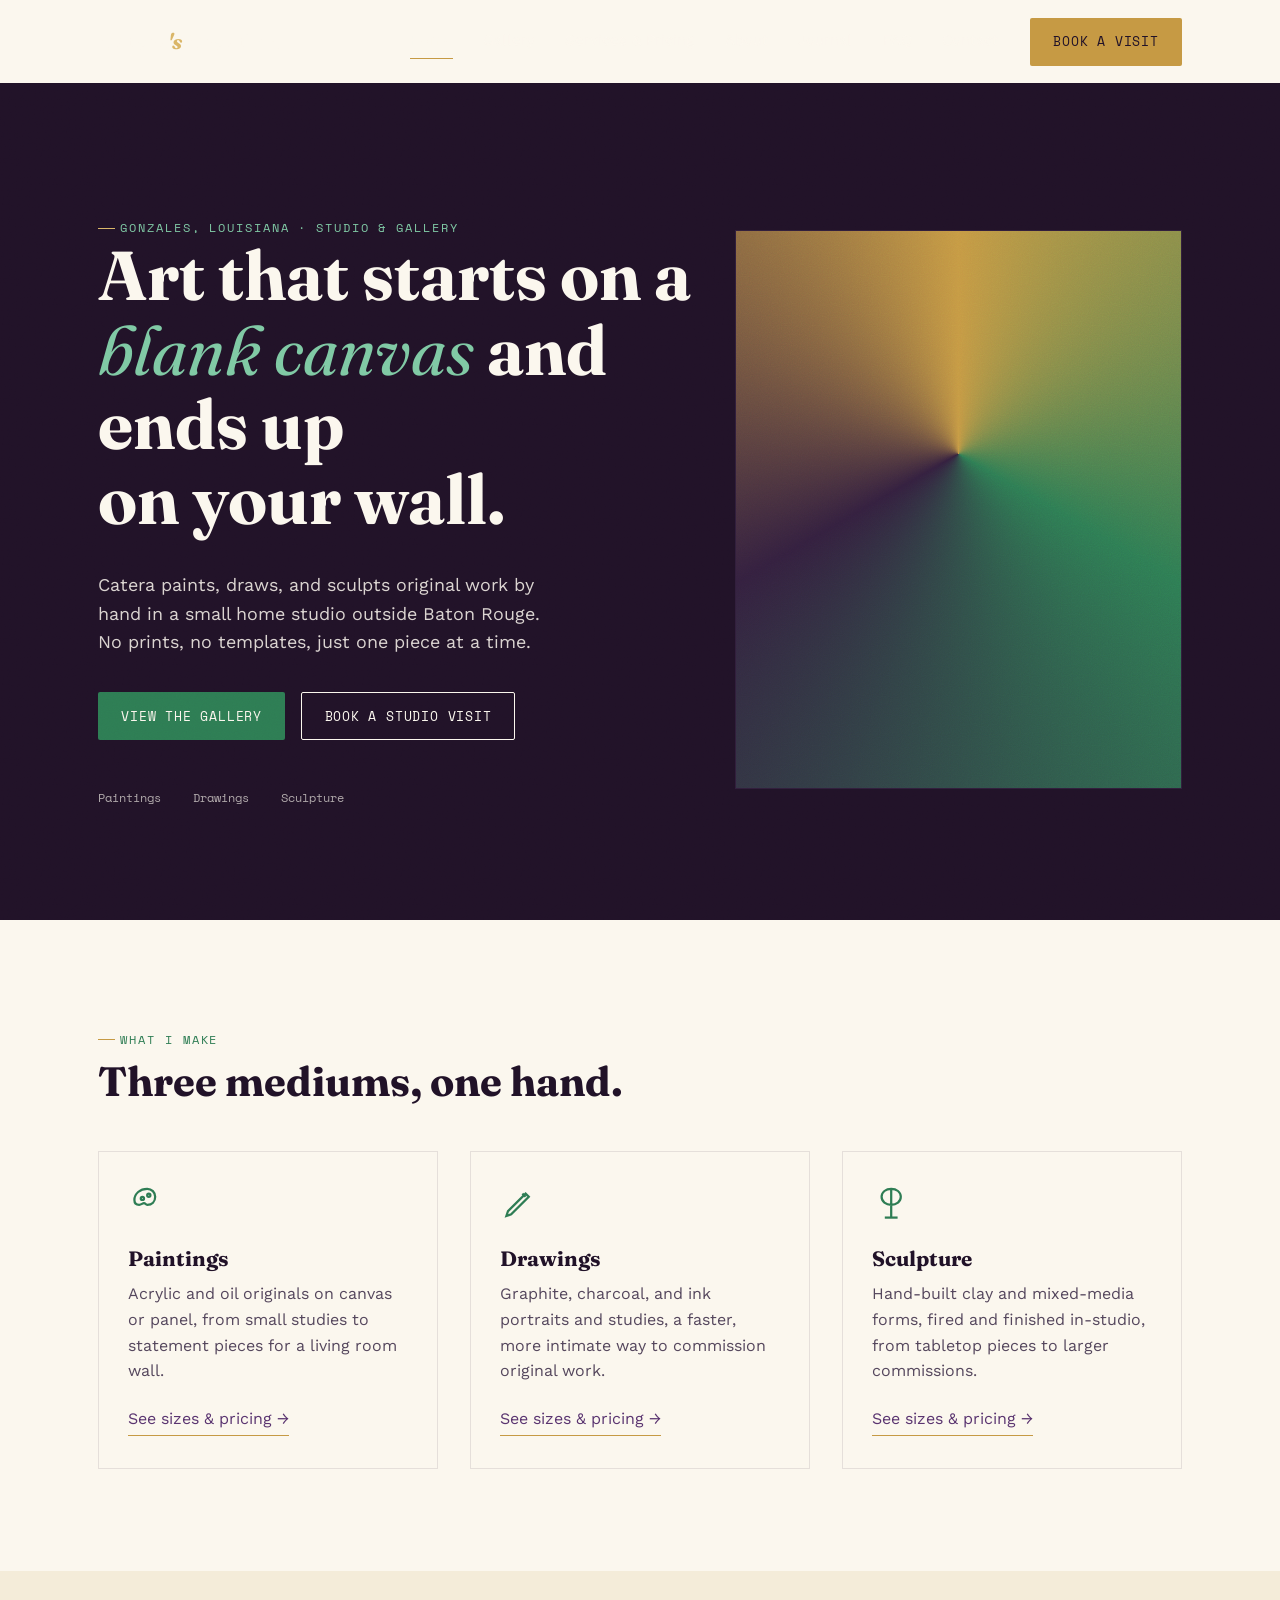
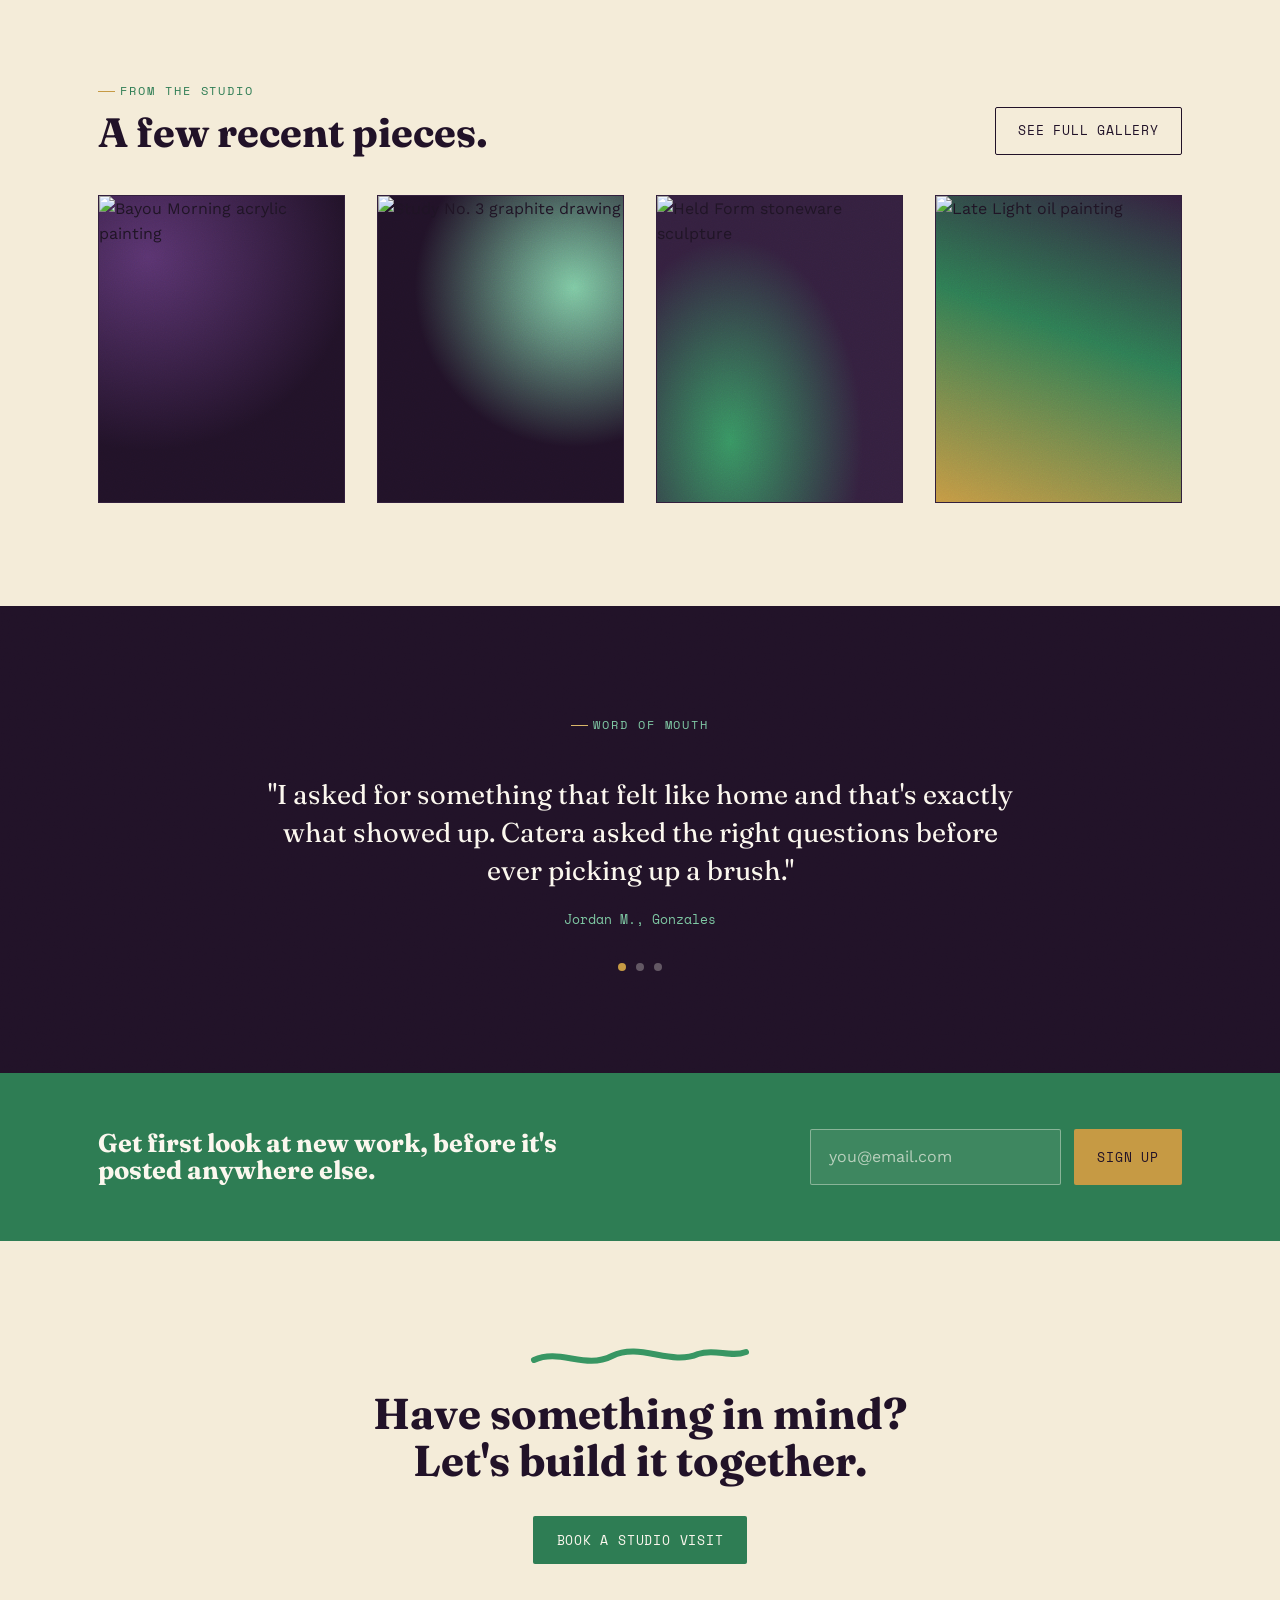
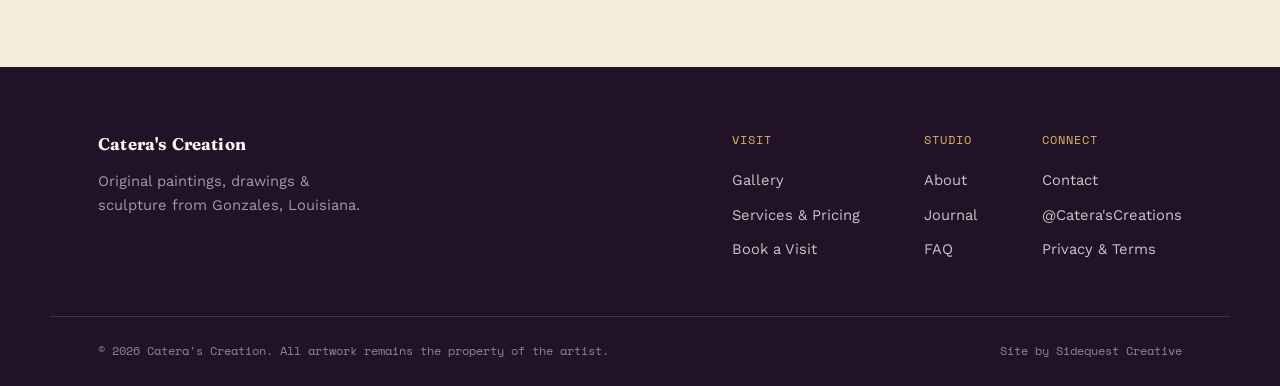
==== commit 0c326e60: "Update artwork links and add images in gallery" ====
--- a/index.html
+++ b/index.html
@@ -95,10 +95,10 @@
         <a href="gallery.html" class="btn btn-outline dark">See Full Gallery</a>
       </div>
       <div class="grid grid-4">
-        <a href="gallery.html" class="art-tile art-1 reveal"><div class="art-paint"></div><div class="art-tag"><p class="art-title">Bayou Morning</p><p class="art-meta">Acrylic on canvas</p></div></a>
-        <a href="gallery.html" class="art-tile art-4 reveal"><div class="art-paint"></div><div class="art-tag"><p class="art-title">Study No. 3</p><p class="art-meta">Graphite on paper</p></div></a>
-        <a href="gallery.html" class="art-tile art-6 reveal"><div class="art-paint"></div><div class="art-tag"><p class="art-title">Held Form</p><p class="art-meta">Stoneware</p></div></a>
-        <a href="gallery.html" class="art-tile art-8 reveal"><div class="art-paint"></div><div class="art-tag"><p class="art-title">Late Light</p><p class="art-meta">Oil on panel</p></div></a>
+        <a href="gallery.html" class="art-tile art-1 reveal"><div class="art-paint"></div><img class="art-photo" src="https://raw.githubusercontent.com/Teddyjday94/cateras-creation/main/BayouMorning.jpeg" alt="Bayou Morning acrylic painting"><div class="art-tag"><p class="art-title">Bayou Morning</p><p class="art-meta">Acrylic on canvas</p></div></a>
+        <a href="gallery.html" class="art-tile art-4 reveal"><div class="art-paint"></div><img class="art-photo" src="https://raw.githubusercontent.com/Teddyjday94/cateras-creation/main/StudyNo3.jpeg" alt="Study No. 3 graphite drawing"><div class="art-tag"><p class="art-title">Study No. 3</p><p class="art-meta">Graphite on paper</p></div></a>
+        <a href="gallery.html" class="art-tile art-6 reveal"><div class="art-paint"></div><img class="art-photo" src="https://raw.githubusercontent.com/Teddyjday94/cateras-creation/main/HeldForm.jpeg" alt="Held Form stoneware sculpture"><div class="art-tag"><p class="art-title">Held Form</p><p class="art-meta">Stoneware</p></div></a>
+        <a href="gallery.html" class="art-tile art-8 reveal"><div class="art-paint"></div><img class="art-photo" src="https://raw.githubusercontent.com/Teddyjday94/cateras-creation/main/LateLight.jpeg" alt="Late Light oil painting"><div class="art-tag"><p class="art-title">Late Light</p><p class="art-meta">Oil on panel</p></div></a>
       </div>
     </div>
   </section>
--- a/styles.css
+++ b/styles.css
@@ -219,7 +219,7 @@
 .art-tag {
   position: absolute; left: 0; right: 0; bottom: 0; padding: .8rem .9rem;
   background: linear-gradient(0deg, rgba(0,0,0,.55), transparent);
-  color: var(--paper-0); opacity: 0; transform: translateY(6px);
+  color: var(--paper-0); opacity: 0; transform: translateY(6px); z-index: 2;
   transition: opacity .25s var(--ease), transform .25s var(--ease);
 }
 .art-tile:hover .art-tag, .art-tile:focus-within .art-tag { opacity: 1; transform: none; }
@@ -391,4 +391,74 @@
 .text-center { text-align: center; }
 .mx-auto { margin-left: auto; margin-right: auto; }
 .bg-parchment { background: var(--parchment-50); }
-.small-caps-note { font-family: var(--font-mono); font-size: .78rem; color: var(--ink-600); }+.small-caps-note { font-family: var(--font-mono); font-size: .78rem; color: var(--ink-600); }
+
+/* gallery atmosphere */
+.gallery-showcase { position: relative; background: var(--parchment-50); overflow: hidden; }
+.gallery-showcase::before {
+  content: ''; position: absolute; inset: 0; pointer-events: none; opacity: .18;
+  background-image: radial-gradient(rgba(33,18,40,.16) .7px, transparent .7px); background-size: 9px 9px;
+}
+.gallery-showcase > .container { position: relative; }
+.gallery-showcase .section-head-row { align-items: flex-end; }
+.gallery-showcase .section-head { margin-bottom: 0; }
+.gallery-grid { margin-top: 2.5rem; }
+.gallery-item { min-width: 0; }
+.gallery-item .art-tile { box-shadow: 0 10px 24px rgba(33,18,40,.12); transition: transform .35s var(--ease), box-shadow .35s var(--ease); }
+.gallery-item:hover .art-tile { transform: translateY(-5px) rotate(-.35deg); box-shadow: 0 16px 30px rgba(33,18,40,.2); }
+.gallery-item .placard { padding: .35rem .15rem 1rem; border-bottom: 1px solid rgba(33,18,40,.16); }
+.gallery-item .placard .art-title { font-size: 1.18rem; }
+.gallery-item .placard .art-meta { font-size: .68rem; }
+.art-photo { position: absolute; inset: 0; z-index: 1; width: 100%; height: 100%; object-fit: cover; }
+.art-description { margin-top: .65rem; color: var(--ink-600); font-size: .86rem; line-height: 1.5; max-width: 34ch; }
+.gallery-cta h2 { margin-top: .7rem; font-size: clamp(1.9rem, 3.4vw, 2.7rem); }
+.gallery-cta p { max-width: 48ch; margin: 1rem auto 0; color: var(--ink-600); }
+.gallery-cta .btn { margin-top: 2rem; }
+@media (max-width: 640px) {
+  .gallery-showcase .section-head-row { align-items: flex-start; }
+  .gallery-showcase .filter-row { margin-top: .5rem; }
+}
+
+/* gallery atmosphere */
+.gallery-showcase {
+  position: relative;
+  background: var(--parchment-50);
+  overflow: hidden;
+}
+.gallery-showcase::before {
+  content: '';
+  position: absolute;
+  inset: 0;
+  pointer-events: none;
+  opacity: .18;
+  background-image: radial-gradient(rgba(33,18,40,.16) .7px, transparent .7px);
+  background-size: 9px 9px;
+}
+.gallery-showcase > .container { position: relative; }
+.gallery-showcase .section-head-row { align-items: flex-end; }
+.gallery-showcase .section-head { margin-bottom: 0; }
+.gallery-grid { margin-top: 2.5rem; }
+.gallery-item { min-width: 0; }
+.gallery-item .art-tile {
+  box-shadow: 0 10px 24px rgba(33,18,40,.12);
+  transition: transform .35s var(--ease), box-shadow .35s var(--ease);
+}
+.gallery-item:hover .art-tile {
+  transform: translateY(-5px) rotate(-.35deg);
+  box-shadow: 0 16px 30px rgba(33,18,40,.2);
+}
+.gallery-item .placard {
+  padding: .35rem .15rem 0;
+  border-bottom: 1px solid rgba(33,18,40,.16);
+  padding-bottom: 1rem;
+}
+.gallery-item .placard .art-title { font-size: 1.18rem; }
+.gallery-item .placard .art-meta { font-size: .68rem; }
+.gallery-cta h2 { margin-top: .7rem; font-size: clamp(1.9rem, 3.4vw, 2.7rem); }
+.gallery-cta p { max-width: 48ch; margin: 1rem auto 0; color: var(--ink-600); }
+.gallery-cta .btn { margin-top: 2rem; }
+
+@media (max-width: 640px) {
+  .gallery-showcase .section-head-row { align-items: flex-start; }
+  .gallery-showcase .filter-row { margin-top: .5rem; }
+}
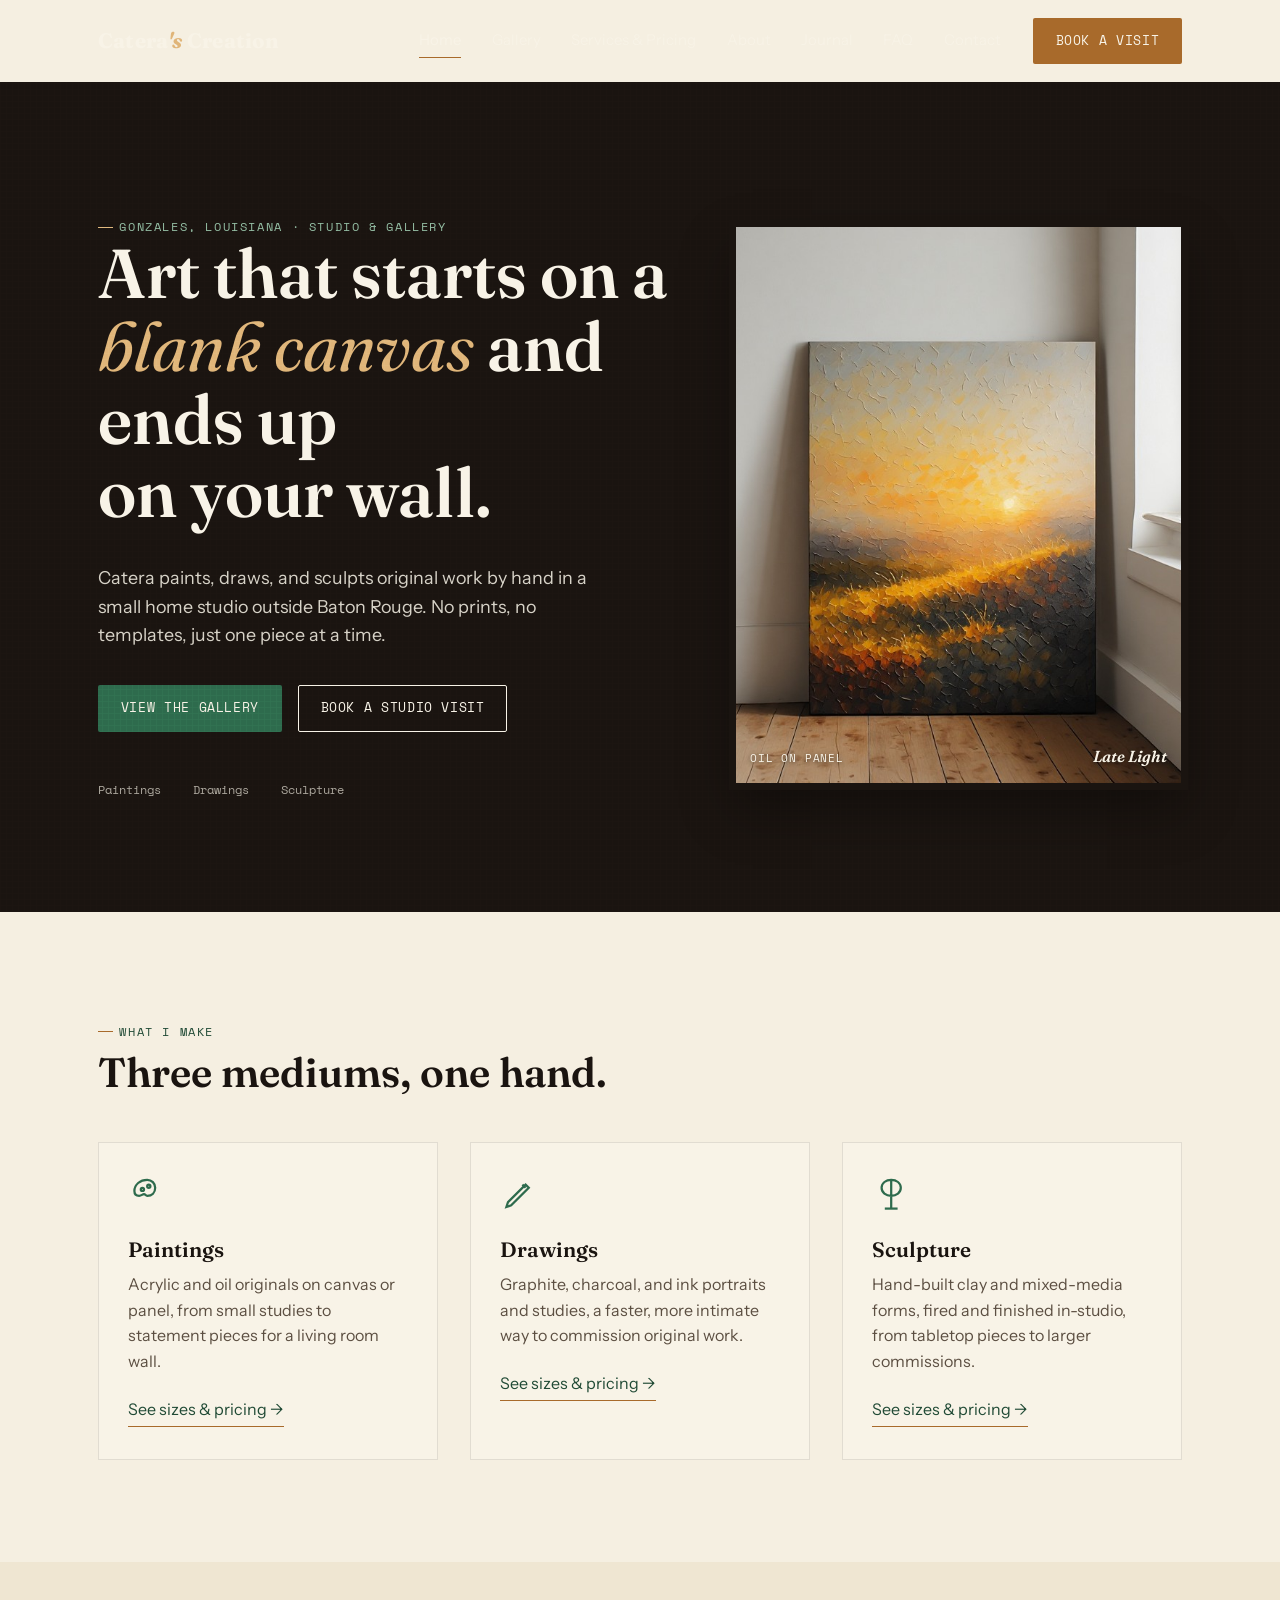
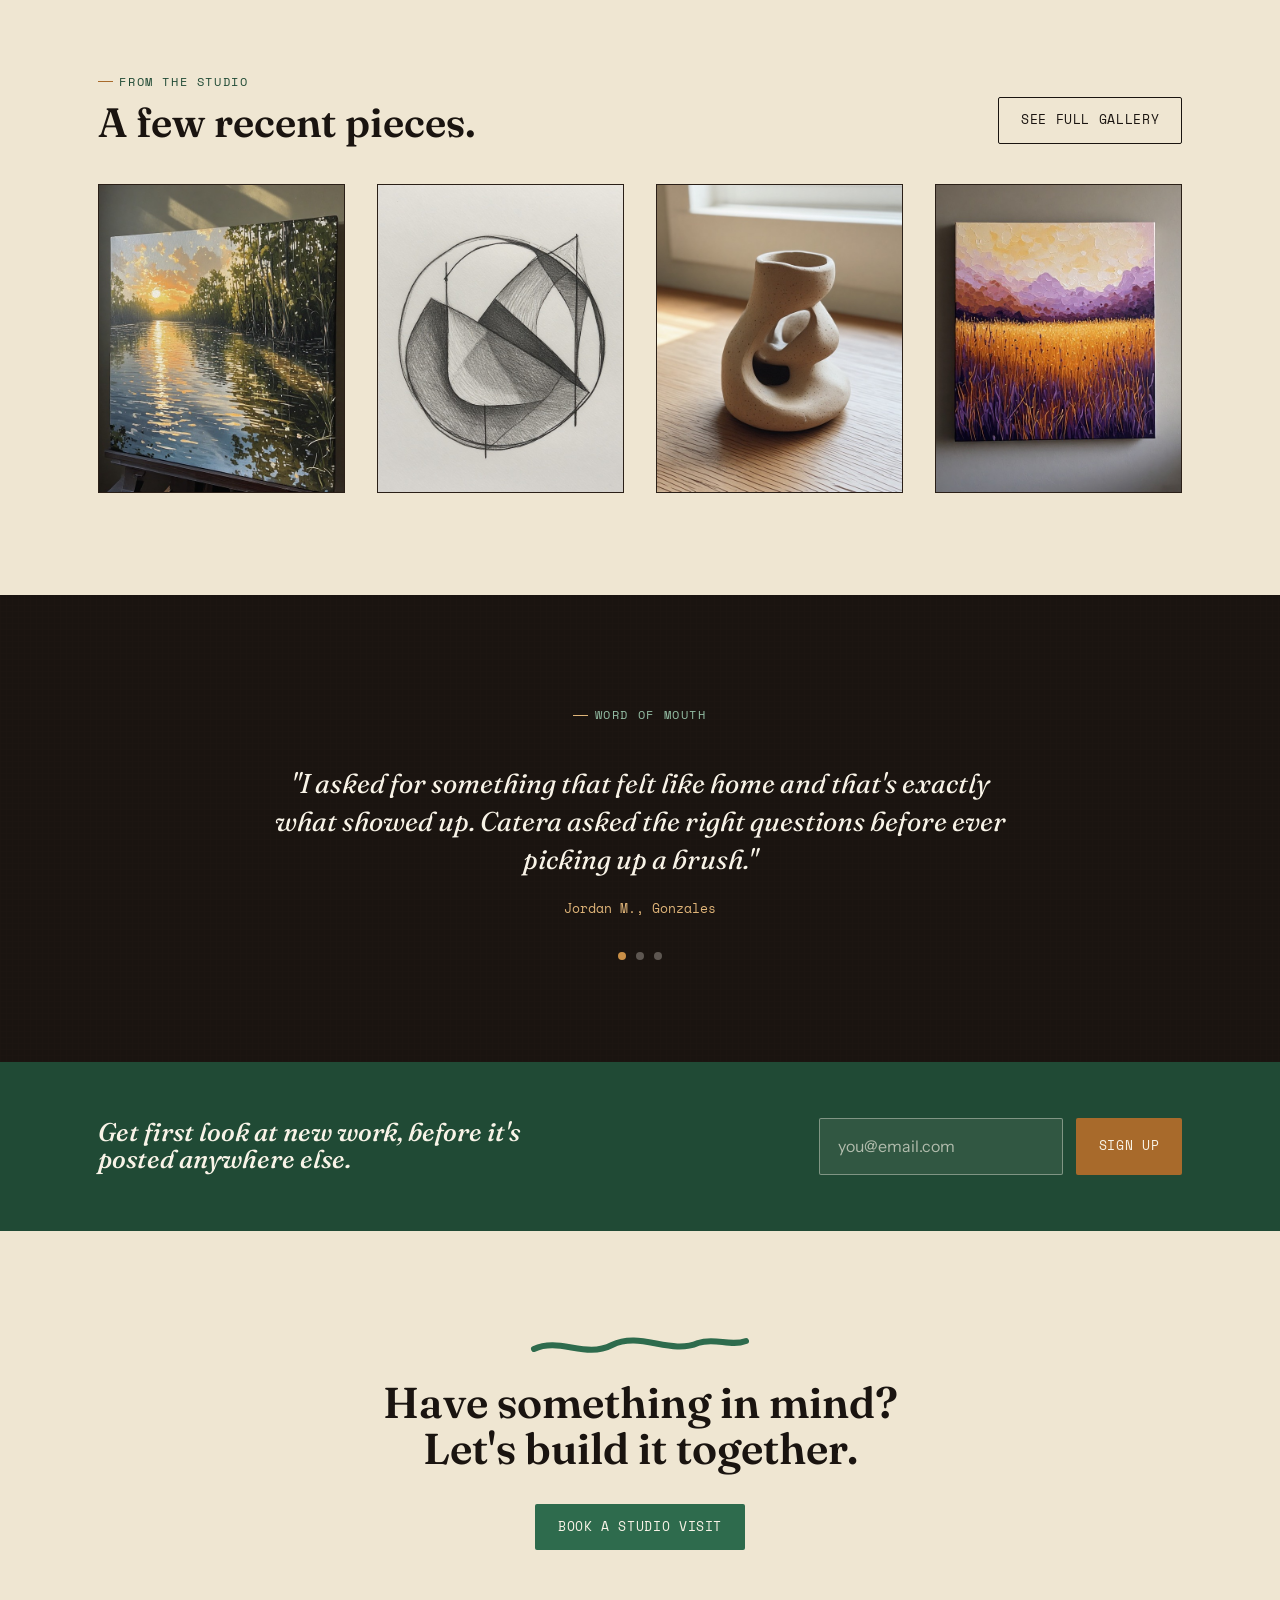
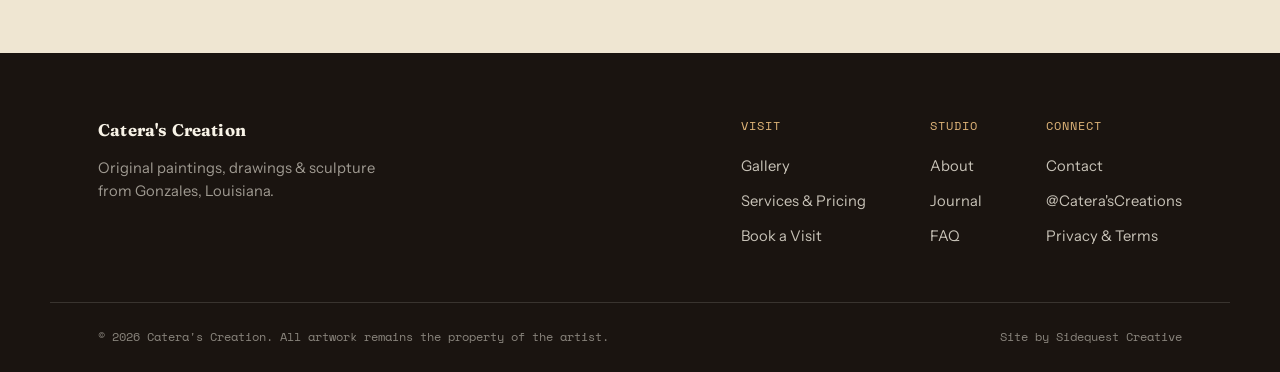
==== commit 60a74ffc: "Refactor image elements and update styles Updated image sources and styles for better visual consist" ====
--- a/index.html
+++ b/index.html
@@ -48,8 +48,9 @@
           <span>Paintings</span><span>Drawings</span><span>Sculpture</span>
         </div>
       </div>
-      <div class="hero-visual art-tile art-2 reveal">
-        <div class="art-paint"></div>
+      <div class="hero-visual reveal">
+        <img src="LateLight.jpeg" alt="Late Light, an oil painting in muted gold and green tones by Catera">
+        <div class="hero-visual-tag"><span>Oil on panel</span><strong>Late Light</strong></div>
       </div>
     </div>
   </section>
@@ -95,10 +96,10 @@
         <a href="gallery.html" class="btn btn-outline dark">See Full Gallery</a>
       </div>
       <div class="grid grid-4">
-        <a href="gallery.html" class="art-tile art-1 reveal"><div class="art-paint"></div><img class="art-photo" src="https://raw.githubusercontent.com/Teddyjday94/cateras-creation/main/BayouMorning.jpeg" alt="Bayou Morning acrylic painting"><div class="art-tag"><p class="art-title">Bayou Morning</p><p class="art-meta">Acrylic on canvas</p></div></a>
-        <a href="gallery.html" class="art-tile art-4 reveal"><div class="art-paint"></div><img class="art-photo" src="https://raw.githubusercontent.com/Teddyjday94/cateras-creation/main/StudyNo3.jpeg" alt="Study No. 3 graphite drawing"><div class="art-tag"><p class="art-title">Study No. 3</p><p class="art-meta">Graphite on paper</p></div></a>
-        <a href="gallery.html" class="art-tile art-6 reveal"><div class="art-paint"></div><img class="art-photo" src="https://raw.githubusercontent.com/Teddyjday94/cateras-creation/main/HeldForm.jpeg" alt="Held Form stoneware sculpture"><div class="art-tag"><p class="art-title">Held Form</p><p class="art-meta">Stoneware</p></div></a>
-        <a href="gallery.html" class="art-tile art-8 reveal"><div class="art-paint"></div><img class="art-photo" src="https://raw.githubusercontent.com/Teddyjday94/cateras-creation/main/LateLight.jpeg" alt="Late Light oil painting"><div class="art-tag"><p class="art-title">Late Light</p><p class="art-meta">Oil on panel</p></div></a>
+        <a href="gallery.html" class="art-tile art-1 reveal"><div class="art-paint"></div><img class="art-photo" src="BayouMorning.jpeg" alt="Bayou Morning acrylic painting"><div class="art-tag"><p class="art-title">Bayou Morning</p><p class="art-meta">Acrylic on canvas</p></div></a>
+        <a href="gallery.html" class="art-tile art-4 reveal"><div class="art-paint"></div><img class="art-photo" src="StudyNo3.jpeg" alt="Study No. 3 graphite drawing"><div class="art-tag"><p class="art-title">Study No. 3</p><p class="art-meta">Graphite on paper</p></div></a>
+        <a href="gallery.html" class="art-tile art-6 reveal"><div class="art-paint"></div><img class="art-photo" src="HeldForm.jpeg" alt="Held Form stoneware sculpture"><div class="art-tag"><p class="art-title">Held Form</p><p class="art-meta">Stoneware</p></div></a>
+        <a href="gallery.html" class="art-tile art-8 reveal"><div class="art-paint"></div><img class="art-photo" src="OchreField.jpeg" alt="Ochre Field acrylic painting"><div class="art-tag"><p class="art-title">Ochre Field</p><p class="art-meta">Acrylic on canvas</p></div></a>
       </div>
     </div>
   </section>
@@ -139,7 +140,7 @@
         <button type="submit" class="btn btn-cta">Sign Up</button>
       </form>
     </div>
-    <div class="container"><p class="form-status" style="max-width:420px; margin-left:auto; background:rgba(251,247,238,.15); border-color:rgba(251,247,238,.4); color:#fff;"></p></div>
+    <div class="container"><p class="form-status" style="max-width:420px; margin-left:auto; background:rgba(248,243,231,.15); border-color:rgba(248,243,231,.4); color:#fff;"></p></div>
   </section>
 
   <!-- CTA BANNER -->
@@ -156,7 +157,7 @@
 <footer class="site-footer">
   <div class="footer-inner">
     <div class="footer-brand">
-      <p class="wordmark small" style="color:#fbf7ee;">Catera's Creation</p>
+      <p class="wordmark small" style="color:#f8f3e7;">Catera's Creation</p>
       <p class="footer-tagline">Original paintings, drawings &amp; sculpture from Gonzales, Louisiana.</p>
     </div>
     <div class="footer-links">
--- a/styles.css
+++ b/styles.css
@@ -1,29 +1,34 @@
 /* ============================================================
-   Catera's Creation — Sample Website
-   Design tokens: deep plum + emerald, warm parchment, brass hairline.
-   Display: Fraunces / Body: Work Sans / Labels: Space Mono
+   Catera's Creation
+   Palette sampled directly from the studio's own paintings:
+     moss   — Green Room's foliage
+     ochre  — Ochre Field / Late Light's warm ground
+     clay   — Held Form / Late Light's shadow browns
+     linen  — Two Hands / Study No. 3's paper and canvas whites
+   Display: Fraunces / Body: Instrument Sans / Labels: Space Mono
    ============================================================ */
 
-@import url('https://fonts.googleapis.com/css2?family=Fraunces:opsz,wght@9..144,400;9..144,600;9..144,700;9..144,900&family=Work+Sans:wght@400;500;600;700&family=Space+Mono:wght@400;700&display=swap');
+@import url('https://fonts.googleapis.com/css2?family=Fraunces:opsz,wght@9..144,400;9..144,500;9..144,600;9..144,700;9..144,900&family=Instrument+Sans:wght@400;500;600;700&family=Space+Mono:wght@400;700&display=swap');
 
 :root {
-  --plum-950: #211228;
-  --plum-800: #34203f;
-  --plum-600: #5a3470;
-  --plum-400: #8a63a3;
-  --emerald-600: #2e7d54;
-  --emerald-500: #389663;
-  --emerald-300: #7fc9a4;
-  --brass-400: #c69a44;
-  --brass-300: #dab668;
-  --parchment-50: #f4ecd9;
-  --parchment-100: #efe3cb;
-  --ink-900: #201526;
-  --ink-600: #55475d;
-  --paper-0: #fbf7ee;
+  --ink-950: #1a1410;
+  --ink-800: #2b2018;
+  --ink-600: #5c4f42;
+  --moss-700: #204a35;
+  --moss-600: #2e6b4d;
+  --moss-300: #93bda3;
+  --ochre-600: #a86a2b;
+  --ochre-400: #c98f47;
+  --ochre-300: #e0b579;
+  --clay-600: #7c4530;
+  --linen-0: #f5efe1;
+  --linen-50: #efe6d2;
+  --linen-100: #e4d7b8;
+  --text-900: #241b14;
+  --paper-0: #f8f3e7;
 
   --font-display: 'Fraunces', serif;
-  --font-body: 'Work Sans', sans-serif;
+  --font-body: 'Instrument Sans', sans-serif;
   --font-mono: 'Space Mono', monospace;
 
   --maxw: 1180px;
@@ -41,8 +46,8 @@
 }
 body {
   margin: 0;
-  background: var(--paper-0);
-  color: var(--ink-900);
+  background: var(--linen-0);
+  color: var(--text-900);
   font-family: var(--font-body);
   font-size: 16px;
   line-height: 1.6;
@@ -53,58 +58,53 @@
 ul { margin: 0; padding: 0; list-style: none; }
 button { font: inherit; cursor: pointer; }
 input, select, textarea { font: inherit; }
-h1, h2, h3, h4 { font-family: var(--font-display); font-weight: 700; line-height: 1.08; margin: 0; color: var(--plum-950); }
+h1, h2, h3, h4 { font-family: var(--font-display); font-weight: 600; line-height: 1.06; margin: 0; color: var(--ink-950); }
 p { margin: 0; }
-:focus-visible { outline: 2px solid var(--brass-400); outline-offset: 3px; }
+:focus-visible { outline: 2px solid var(--ochre-600); outline-offset: 3px; }
 
 .container { max-width: var(--maxw); margin: 0 auto; padding: 0 clamp(1.25rem, 4vw, 3rem); }
 
 .eyebrow {
-  font-family: var(--font-mono); font-size: .74rem; letter-spacing: .16em; text-transform: uppercase;
-  color: var(--emerald-600); display: inline-flex; align-items: center; gap: .5em;
-}
-.eyebrow::before { content: ''; width: 1.4em; height: 1px; background: var(--brass-400); display: inline-block; }
-.on-dark .eyebrow { color: var(--emerald-300); }
-.on-dark .eyebrow::before { background: var(--brass-300); }
+  font-family: var(--font-mono); font-size: .72rem; letter-spacing: .14em; text-transform: uppercase;
+  color: var(--moss-700); display: inline-flex; align-items: center; gap: .55em;
+}
+.eyebrow::before { content: ''; width: 1.3em; height: 1px; background: var(--ochre-600); display: inline-block; }
+.on-dark .eyebrow { color: var(--moss-300); }
+.on-dark .eyebrow::before { background: var(--ochre-300); }
 
 section { padding: clamp(3.5rem, 8vw, 6.5rem) 0; }
 .section-tight { padding: clamp(2.25rem, 5vw, 3.5rem) 0; }
 
-/* ---------- texture ---------- */
+/* ---------- canvas-weave texture, not generic grain ----------
+   A real over-one/under-one weave pattern standing in for raw
+   linen canvas, used only where a painting or paint layer would
+   naturally show its ground. */
 .on-dark {
-  background-color: var(--plum-950);
+  background-color: var(--ink-950);
   color: var(--paper-0);
   position: relative;
 }
 .on-dark h1, .on-dark h2, .on-dark h3, .on-dark h4 { color: var(--paper-0); }
 .texture-veil {
-  position: absolute; inset: 0; pointer-events: none; opacity: .05; mix-blend-mode: overlay;
-  background-image: url("data:image/svg+xml;utf8,<svg xmlns='http://www.w3.org/2000/svg' width='120' height='120'><filter id='n'><feTurbulence type='fractalNoise' baseFrequency='0.85' numOctaves='2' stitchTiles='stitch'/></filter><rect width='100%25' height='100%25' filter='url(%23n)'/></svg>");
+  position: absolute; inset: 0; pointer-events: none; opacity: .1; mix-blend-mode: overlay;
+  background-image:
+    repeating-linear-gradient(90deg, rgba(245,239,225,.5) 0 1px, transparent 1px 6px),
+    repeating-linear-gradient(0deg, rgba(245,239,225,.5) 0 1px, transparent 1px 6px);
 }
 
 /* ---------- brush stroke signature ---------- */
-.brush {
-  display: block;
-  width: 100%;
-  height: auto;
-  overflow: visible;
-}
+.brush { display: block; width: 100%; height: auto; overflow: visible; }
 .brush path {
-  fill: none;
-  stroke-linecap: round;
-  stroke-linejoin: round;
-  stroke-dasharray: 420;
-  stroke-dashoffset: 420;
+  fill: none; stroke-linecap: round; stroke-linejoin: round;
+  stroke-dasharray: 420; stroke-dashoffset: 420;
   transition: stroke-dashoffset 1.2s var(--ease);
 }
 .in-view .brush path { stroke-dashoffset: 0; }
-
 .brush-underline { width: 7.5em; height: .6em; margin-top: .15em; }
-.brush-underline path { stroke: var(--brass-400); stroke-width: 9; }
-.on-dark .brush-underline path { stroke: var(--emerald-300); }
-
+.brush-underline path { stroke: var(--ochre-600); stroke-width: 9; }
+.on-dark .brush-underline path { stroke: var(--ochre-300); }
 .brush-divider { max-width: 220px; height: 28px; margin: 0 auto; }
-.brush-divider path { stroke: var(--emerald-500); stroke-width: 6; }
+.brush-divider path { stroke: var(--moss-600); stroke-width: 6; }
 
 /* ---------- reveal on scroll ---------- */
 .reveal { opacity: 0; transform: translateY(18px); transition: opacity .7s var(--ease), transform .7s var(--ease); }
@@ -113,50 +113,44 @@
 /* ---------- buttons ---------- */
 .btn {
   display: inline-flex; align-items: center; justify-content: center; gap: .5em;
-  font-family: var(--font-mono); font-size: .82rem; letter-spacing: .06em; text-transform: uppercase;
+  font-family: var(--font-mono); font-size: .8rem; letter-spacing: .05em; text-transform: uppercase;
   padding: .95em 1.7em; border-radius: var(--radius); border: 1px solid transparent;
   transition: transform .25s var(--ease), background-color .25s var(--ease), color .25s var(--ease), border-color .25s var(--ease);
   white-space: nowrap;
 }
 .btn:hover { transform: translateY(-2px); }
-.btn-primary { background: var(--emerald-600); color: var(--paper-0); }
-.btn-primary:hover { background: var(--emerald-500); }
+.btn-primary { background: var(--moss-600); color: var(--paper-0); }
+.btn-primary:hover { background: var(--moss-700); }
 .btn-outline { border-color: currentColor; color: var(--paper-0); }
-.btn-outline:hover { background: rgba(251,247,238,.1); }
-.btn-outline.dark { color: var(--plum-950); }
-.btn-outline.dark:hover { background: rgba(33,18,40,.06); }
-.btn-cta { background: var(--brass-400); color: var(--plum-950); }
-.btn-cta:hover { background: var(--brass-300); }
-.btn-ghost { color: var(--plum-600); border-bottom: 1px solid var(--brass-400); border-radius: 0; padding: .2em 0; }
+.btn-outline:hover { background: rgba(248,243,231,.1); }
+.btn-outline.dark { color: var(--ink-950); }
+.btn-outline.dark:hover { background: rgba(26,20,16,.06); }
+.btn-cta { background: var(--ochre-600); color: var(--paper-0); }
+.btn-cta:hover { background: var(--ochre-400); }
+.btn-ghost { color: var(--moss-700); border-bottom: 1px solid var(--ochre-600); border-radius: 0; padding: .2em 0; }
 .btn-block { width: 100%; }
 .btn[disabled] { opacity: .55; cursor: not-allowed; transform: none; }
 
 /* ---------- header ---------- */
 .site-header {
   position: sticky; top: 0; z-index: 40;
-  background: rgba(33,18,40,0);
+  background: rgba(26,20,16,0);
   transition: background-color .35s var(--ease), box-shadow .35s var(--ease);
 }
-.site-header.solid { background: var(--plum-950); box-shadow: 0 6px 24px rgba(0,0,0,.18); }
+.site-header.solid { background: var(--ink-950); box-shadow: 0 6px 24px rgba(0,0,0,.2); }
 .header-inner {
   max-width: var(--maxw); margin: 0 auto; padding: 1.1rem clamp(1.25rem, 4vw, 3rem);
   display: flex; align-items: center; gap: 1.5rem;
 }
 .wordmark { font-family: var(--font-display); font-weight: 700; font-size: 1.3rem; color: var(--paper-0); letter-spacing: .01em; }
-.wordmark-accent { color: var(--brass-300); font-style: italic; }
+.wordmark-accent { color: var(--ochre-300); font-style: italic; }
 .wordmark.small { font-size: 1.05rem; }
 .site-nav { display: flex; gap: 1.9rem; margin-left: auto; font-size: .93rem; }
-.site-nav a { color: rgba(251,247,238,.82); padding: .3rem 0; border-bottom: 1px solid transparent; transition: color .2s, border-color .2s; }
-.site-nav a:hover, .site-nav a[aria-current="page"] { color: var(--paper-0); border-color: var(--brass-400); }
+.site-nav a { color: rgba(248,243,231,.82); padding: .3rem 0; border-bottom: 1px solid transparent; transition: color .2s, border-color .2s; }
+.site-nav a:hover, .site-nav a[aria-current="page"] { color: var(--paper-0); border-color: var(--ochre-600); }
 .nav-cta { margin-left: .5rem; }
-.nav-toggle {
-  display: none; margin-left: auto; background: none; border: none; width: 34px; height: 26px;
-  position: relative; padding: 0;
-}
-.nav-toggle span {
-  position: absolute; left: 0; right: 0; height: 2px; background: var(--paper-0); border-radius: 2px;
-  transition: transform .3s var(--ease), opacity .3s var(--ease);
-}
+.nav-toggle { display: none; margin-left: auto; background: none; border: none; width: 34px; height: 26px; position: relative; padding: 0; }
+.nav-toggle span { position: absolute; left: 0; right: 0; height: 2px; background: var(--paper-0); border-radius: 2px; transition: transform .3s var(--ease), opacity .3s var(--ease); }
 .nav-toggle span:nth-child(1) { top: 2px; }
 .nav-toggle span:nth-child(2) { top: 12px; }
 .nav-toggle span:nth-child(3) { top: 22px; }
@@ -167,7 +161,7 @@
 @media (max-width: 880px) {
   .site-nav {
     position: fixed; inset: 0 0 0 auto; width: min(78vw, 340px); height: 100vh;
-    background: var(--plum-950); flex-direction: column; justify-content: center; gap: 1.6rem;
+    background: var(--ink-950); flex-direction: column; justify-content: center; gap: 1.6rem;
     padding: 2rem; transform: translateX(100%); transition: transform .4s var(--ease);
   }
   .site-nav.open { transform: translateX(0); }
@@ -177,59 +171,80 @@
 }
 
 /* ---------- hero ---------- */
-.hero {
-  padding-top: clamp(4.5rem, 12vw, 8rem);
-  padding-bottom: clamp(4rem, 10vw, 7rem);
-}
+.hero { padding-top: clamp(4.5rem, 12vw, 8rem); padding-bottom: clamp(4rem, 10vw, 7rem); }
 .hero-grid { display: grid; grid-template-columns: 1.15fr .85fr; gap: var(--gap); align-items: center; }
-.hero h1 { font-size: clamp(2.6rem, 5.4vw, 4.4rem); font-weight: 700; }
-.hero h1 em { font-style: italic; font-weight: 400; color: var(--emerald-300); }
-.hero-lede { margin-top: 1.4rem; max-width: 42ch; font-size: 1.12rem; color: rgba(251,247,238,.85); }
+.hero h1 { font-size: clamp(2.6rem, 5.4vw, 4.4rem); font-weight: 600; }
+.hero h1 em { font-style: italic; font-weight: 400; color: var(--ochre-300); }
+.hero-lede { margin-top: 1.4rem; max-width: 42ch; font-size: 1.12rem; color: rgba(248,243,231,.85); }
 .hero-actions { display: flex; flex-wrap: wrap; gap: 1rem; margin-top: 2.2rem; }
-.hero-meta { display: flex; gap: 2rem; margin-top: 3rem; font-family: var(--font-mono); font-size: .78rem; color: rgba(251,247,238,.65); }
-.hero-visual { position: relative; aspect-ratio: 4/5; border: 1px solid rgba(251,247,238,.18); }
+.hero-meta { display: flex; gap: 2rem; margin-top: 3rem; font-family: var(--font-mono); font-size: .78rem; color: rgba(248,243,231,.65); }
+
+/* Framed painting standing in the hero, not an abstract gradient —
+   an artist's site should open on real work. */
+.hero-visual {
+  position: relative; aspect-ratio: 4/5;
+  border: 1px solid var(--ochre-400);
+  outline: 7px solid var(--ink-950);
+  outline-offset: -1px;
+  box-shadow: 0 24px 50px rgba(0,0,0,.35);
+}
+.hero-visual img { width: 100%; height: 100%; object-fit: cover; }
+.hero-visual .hero-visual-tag {
+  position: absolute; left: 14px; bottom: 14px; right: 14px;
+  display: flex; justify-content: space-between; align-items: baseline;
+  font-family: var(--font-mono); font-size: .66rem; text-transform: uppercase; letter-spacing: .08em;
+  color: var(--paper-0); text-shadow: 0 1px 4px rgba(0,0,0,.6);
+}
+.hero-visual .hero-visual-tag strong { font-family: var(--font-display); font-style: italic; font-size: 1rem; text-transform: none; letter-spacing: 0; font-weight: 600; }
+
 .page-hero { padding: clamp(6.5rem, 14vw, 9.5rem) 0 clamp(3rem, 6vw, 4rem); }
 .page-hero h1 { font-size: clamp(2.2rem, 4.4vw, 3.3rem); margin-top: .6rem; }
-.page-hero-lede { margin-top: 1rem; max-width: 56ch; font-size: 1.05rem; color: rgba(251,247,238,.85); }
+.page-hero-lede { margin-top: 1rem; max-width: 56ch; font-size: 1.05rem; color: rgba(248,243,231,.85); }
 
 @media (max-width: 880px) {
   .hero-grid { grid-template-columns: 1fr; }
   .hero-visual { order: -1; aspect-ratio: 16/10; }
 }
 
-/* ---------- painted placeholder art tiles ---------- */
-.art-tile {
-  position: relative; aspect-ratio: 4/5; overflow: hidden; border: 1px solid rgba(33,18,40,.08);
-  background: var(--plum-800);
-}
+/* ---------- art tiles ---------- */
+.art-tile { position: relative; aspect-ratio: 4/5; overflow: hidden; border: 1px solid rgba(26,20,16,.08); background: var(--ink-800); }
 .art-tile .art-paint { position: absolute; inset: 0; }
-.art-1 .art-paint { background: radial-gradient(120% 90% at 20% 20%, #5a3470, #211228 70%); }
-.art-2 .art-paint { background: conic-gradient(from 120deg at 50% 40%, #2e7d54, #34203f, #c69a44, #2e7d54); }
-.art-3 .art-paint { background: linear-gradient(155deg, #8a63a3, #34203f 55%, #2e7d54); }
-.art-4 .art-paint { background: radial-gradient(100% 80% at 80% 30%, #7fc9a4, #211228 65%); }
-.art-5 .art-paint { background: linear-gradient(20deg, #c69a44, #5a3470 60%, #211228); }
-.art-6 .art-paint { background: radial-gradient(90% 110% at 30% 80%, #389663, #34203f 60%); }
-.art-7 .art-paint { background: conic-gradient(from 250deg at 40% 60%, #211228, #8a63a3, #dab668, #211228); }
-.art-8 .art-paint { background: linear-gradient(200deg, #34203f, #2e7d54 45%, #c69a44); }
-.art-9 .art-paint { background: radial-gradient(110% 90% at 70% 75%, #5a3470, #211228 70%); }
+.art-1 .art-paint { background: radial-gradient(120% 90% at 20% 20%, var(--moss-700), var(--ink-950) 70%); }
+.art-2 .art-paint { background: conic-gradient(from 120deg at 50% 40%, var(--moss-600), var(--ink-800), var(--ochre-600), var(--moss-600)); }
+.art-3 .art-paint { background: linear-gradient(155deg, var(--clay-600), var(--ink-800) 55%, var(--moss-600)); }
+.art-4 .art-paint { background: radial-gradient(100% 80% at 80% 30%, var(--moss-300), var(--ink-950) 65%); }
+.art-5 .art-paint { background: linear-gradient(20deg, var(--ochre-600), var(--clay-600) 60%, var(--ink-950)); }
+.art-6 .art-paint { background: radial-gradient(90% 110% at 30% 80%, var(--moss-600), var(--ink-800) 60%); }
+.art-7 .art-paint { background: conic-gradient(from 250deg at 40% 60%, var(--ink-950), var(--clay-600), var(--ochre-300), var(--ink-950)); }
+.art-8 .art-paint { background: linear-gradient(200deg, var(--ink-800), var(--moss-600) 45%, var(--ochre-600)); }
+.art-9 .art-paint { background: radial-gradient(110% 90% at 70% 75%, var(--clay-600), var(--ink-950) 70%); }
 .art-tile .art-paint::after {
-  content: ''; position: absolute; inset: 0; opacity: .12; mix-blend-mode: overlay;
-  background-image: url("data:image/svg+xml;utf8,<svg xmlns='http://www.w3.org/2000/svg' width='140' height='140'><filter id='n'><feTurbulence type='fractalNoise' baseFrequency='0.9' numOctaves='2'/></filter><rect width='100%25' height='100%25' filter='url(%23n)'/></svg>");
+  content: ''; position: absolute; inset: 0; opacity: .1; mix-blend-mode: overlay;
+  background-image:
+    repeating-linear-gradient(90deg, rgba(245,239,225,.6) 0 1px, transparent 1px 7px),
+    repeating-linear-gradient(0deg, rgba(245,239,225,.6) 0 1px, transparent 1px 7px);
 }
 .art-tag {
   position: absolute; left: 0; right: 0; bottom: 0; padding: .8rem .9rem;
-  background: linear-gradient(0deg, rgba(0,0,0,.55), transparent);
+  background: linear-gradient(0deg, rgba(0,0,0,.6), transparent);
   color: var(--paper-0); opacity: 0; transform: translateY(6px); z-index: 2;
   transition: opacity .25s var(--ease), transform .25s var(--ease);
 }
 .art-tile:hover .art-tag, .art-tile:focus-within .art-tag { opacity: 1; transform: none; }
-.art-tag .art-title { font-family: var(--font-display); font-size: 1.02rem; }
+.art-tag .art-title { font-family: var(--font-display); font-style: italic; font-size: 1.02rem; }
 .art-tag .art-meta { font-family: var(--font-mono); font-size: .68rem; letter-spacing: .04em; opacity: .85; margin-top: .2rem; }
 .art-tile-btn { position: absolute; inset: 0; width: 100%; height: 100%; background: none; border: none; padding: 0; }
-
-/* placard captions under tiles (gallery page) */
-.placard { margin-top: .65rem; }
-.placard .art-title { font-family: var(--font-display); font-size: 1.05rem; color: var(--plum-950); }
+.art-photo { position: absolute; inset: 0; z-index: 1; width: 100%; height: 100%; object-fit: cover; }
+
+/* gallery-wall placards, a real museum convention rather than
+   decoration — a brass pin stands in for the mounting hardware */
+.placard { margin-top: .7rem; position: relative; padding-left: .05rem; }
+.placard::before {
+  content: ''; position: absolute; left: 0; top: -.35rem; width: 6px; height: 6px; border-radius: 50%;
+  background: var(--ochre-600); box-shadow: 0 1px 2px rgba(0,0,0,.3);
+}
+.placard { padding-left: 1rem; }
+.placard .art-title { font-family: var(--font-display); font-style: italic; font-size: 1.05rem; color: var(--ink-950); }
 .placard .art-meta { font-family: var(--font-mono); font-size: .74rem; color: var(--ink-600); margin-top: .15rem; display: flex; justify-content: space-between; gap: .5rem; }
 
 /* ---------- grids & cards ---------- */
@@ -244,48 +259,43 @@
 .section-head h2 { font-size: clamp(1.9rem, 3.2vw, 2.6rem); margin-top: .6rem; }
 .section-head-row { display: flex; justify-content: space-between; align-items: flex-end; gap: 1.5rem; flex-wrap: wrap; }
 
-.card {
-  background: var(--paper-0); border: 1px solid rgba(33,18,40,.1); padding: 2rem 1.8rem;
-}
-.card-medium .icon { width: 2.4rem; height: 2.4rem; color: var(--emerald-600); margin-bottom: 1.1rem; }
+.card { background: var(--paper-0); border: 1px solid rgba(26,20,16,.1); padding: 2rem 1.8rem; }
+.card-medium .icon { width: 2.4rem; height: 2.4rem; color: var(--moss-600); margin-bottom: 1.1rem; }
 .card-medium h3 { font-size: 1.3rem; }
 .card-medium p { margin-top: .7rem; color: var(--ink-600); }
 .card-medium .btn-ghost { margin-top: 1.2rem; display: inline-block; }
 
-.price-card { background: var(--plum-950); color: var(--paper-0); padding: 2.4rem 2rem; position: relative; }
+.price-card { background: var(--ink-950); color: var(--paper-0); padding: 2.4rem 2rem; position: relative; }
 .price-card .eyebrow { margin-bottom: .8rem; }
 .price-card h3 { color: var(--paper-0); font-size: 1.6rem; }
-.price-card .price-list { margin-top: 1.4rem; border-top: 1px solid rgba(251,247,238,.15); }
-.price-row { display: flex; justify-content: space-between; padding: .85rem 0; border-bottom: 1px solid rgba(251,247,238,.15); font-size: .95rem; }
-.price-row .amount { font-family: var(--font-mono); color: var(--emerald-300); }
-.price-note { margin-top: 1.4rem; font-size: .85rem; color: rgba(251,247,238,.65); }
+.price-card .price-list { margin-top: 1.4rem; border-top: 1px solid rgba(248,243,231,.15); }
+.price-row { display: flex; justify-content: space-between; padding: .85rem 0; border-bottom: 1px solid rgba(248,243,231,.15); font-size: .95rem; }
+.price-row .amount { font-family: var(--font-mono); color: var(--ochre-300); }
+.price-note { margin-top: 1.4rem; font-size: .85rem; color: rgba(248,243,231,.65); }
 
 .process-list { counter-reset: step; margin-top: 1rem; }
-.process-item { display: flex; gap: 1.3rem; padding: 1.5rem 0; border-top: 1px solid rgba(33,18,40,.12); }
-.process-item:last-child { border-bottom: 1px solid rgba(33,18,40,.12); }
-.process-num { font-family: var(--font-mono); color: var(--brass-400); font-size: 1rem; min-width: 2.4rem; }
+.process-item { display: flex; gap: 1.3rem; padding: 1.5rem 0; border-top: 1px solid rgba(26,20,16,.12); }
+.process-item:last-child { border-bottom: 1px solid rgba(26,20,16,.12); }
+.process-num { font-family: var(--font-mono); color: var(--ochre-600); font-size: 1rem; min-width: 2.4rem; }
 .process-item h4 { font-size: 1.1rem; }
 .process-item p { margin-top: .4rem; color: var(--ink-600); }
 
-/* testimonials */
+/* testimonials, styled as a wall didactic rather than a rounded
+   review carousel — quiet, no card chrome, just type and a rule */
 .testimonial-wrap { position: relative; max-width: 760px; margin: 0 auto; text-align: center; }
 .testimonial-slide { display: none; }
 .testimonial-slide.active { display: block; }
-.testimonial-slide blockquote { font-family: var(--font-display); font-size: clamp(1.3rem, 2.6vw, 1.7rem); line-height: 1.4; margin: 0; }
-.testimonial-slide cite { display: block; margin-top: 1.3rem; font-family: var(--font-mono); font-size: .8rem; font-style: normal; color: var(--emerald-300); }
+.testimonial-slide blockquote { font-family: var(--font-display); font-style: italic; font-size: clamp(1.3rem, 2.6vw, 1.7rem); line-height: 1.4; margin: 0; }
+.testimonial-slide cite { display: block; margin-top: 1.3rem; font-family: var(--font-mono); font-size: .8rem; font-style: normal; color: var(--ochre-300); }
 .testimonial-dots { display: flex; justify-content: center; gap: .6rem; margin-top: 2rem; }
-.testimonial-dots button { width: 8px; height: 8px; border-radius: 50%; border: none; background: rgba(251,247,238,.3); padding: 0; }
-.testimonial-dots button.active { background: var(--brass-400); }
+.testimonial-dots button { width: 8px; height: 8px; border-radius: 50%; border: none; background: rgba(248,243,231,.3); padding: 0; }
+.testimonial-dots button.active { background: var(--ochre-400); }
 
 /* faq accordion */
-.accordion-item { border-top: 1px solid rgba(33,18,40,.14); }
-.accordion-item:last-child { border-bottom: 1px solid rgba(33,18,40,.14); }
-.accordion-trigger {
-  width: 100%; display: flex; justify-content: space-between; align-items: center; gap: 1rem;
-  background: none; border: none; text-align: left; padding: 1.4rem 0; font-family: var(--font-display);
-  font-size: 1.15rem; color: var(--plum-950);
-}
-.accordion-trigger .plus { font-family: var(--font-mono); font-size: 1.3rem; color: var(--emerald-600); transition: transform .3s var(--ease); flex-shrink: 0; }
+.accordion-item { border-top: 1px solid rgba(26,20,16,.14); }
+.accordion-item:last-child { border-bottom: 1px solid rgba(26,20,16,.14); }
+.accordion-trigger { width: 100%; display: flex; justify-content: space-between; align-items: center; gap: 1rem; background: none; border: none; text-align: left; padding: 1.4rem 0; font-family: var(--font-display); font-size: 1.15rem; color: var(--ink-950); }
+.accordion-trigger .plus { font-family: var(--font-mono); font-size: 1.3rem; color: var(--moss-600); transition: transform .3s var(--ease); flex-shrink: 0; }
 .accordion-item[aria-expanded="true"] .plus { transform: rotate(45deg); }
 .accordion-panel { max-height: 0; overflow: hidden; transition: max-height .35s var(--ease); }
 .accordion-panel p { padding: 0 0 1.5rem; max-width: 62ch; color: var(--ink-600); }
@@ -295,41 +305,35 @@
 .form-row-2 { display: grid; grid-template-columns: 1fr 1fr; gap: 1.3rem; }
 @media (max-width: 640px) { .form-row-2 { grid-template-columns: 1fr; } }
 .field label { display: block; font-family: var(--font-mono); font-size: .72rem; letter-spacing: .06em; text-transform: uppercase; color: var(--ink-600); margin-bottom: .5rem; }
-.on-dark .field label { color: rgba(251,247,238,.65); }
-.field input, .field select, .field textarea {
-  width: 100%; background: var(--paper-0); border: 1px solid rgba(33,18,40,.22); padding: .85em 1em;
-  color: var(--ink-900); border-radius: var(--radius); transition: border-color .2s;
-}
-.on-dark .field input, .on-dark .field select, .on-dark .field textarea { background: rgba(251,247,238,.06); border-color: rgba(251,247,238,.25); color: var(--paper-0); }
-.field input:focus, .field select:focus, .field textarea:focus { border-color: var(--emerald-500); }
+.on-dark .field label { color: rgba(248,243,231,.65); }
+.field input, .field select, .field textarea { width: 100%; background: var(--paper-0); border: 1px solid rgba(26,20,16,.22); padding: .85em 1em; color: var(--text-900); border-radius: var(--radius); transition: border-color .2s; }
+.on-dark .field input, .on-dark .field select, .on-dark .field textarea { background: rgba(248,243,231,.06); border-color: rgba(248,243,231,.25); color: var(--paper-0); }
+.field input:focus, .field select:focus, .field textarea:focus { border-color: var(--moss-600); }
 .field textarea { min-height: 130px; resize: vertical; }
-.field-error { display: none; font-family: var(--font-mono); font-size: .72rem; color: #c0524b; margin-top: .4rem; }
-.field.invalid input, .field.invalid select, .field.invalid textarea { border-color: #c0524b; }
+.field-error { display: none; font-family: var(--font-mono); font-size: .72rem; color: #b5453c; margin-top: .4rem; }
+.field.invalid input, .field.invalid select, .field.invalid textarea { border-color: #b5453c; }
 .field.invalid .field-error { display: block; }
 .form-note { font-size: .85rem; color: var(--ink-600); margin-top: .3rem; }
-.on-dark .form-note { color: rgba(251,247,238,.6); }
+.on-dark .form-note { color: rgba(248,243,231,.6); }
 .form-status { margin-top: 1.4rem; font-family: var(--font-mono); font-size: .85rem; padding: 1rem 1.2rem; display: none; }
-.form-status.success { display: block; background: rgba(56,150,99,.12); border: 1px solid var(--emerald-500); color: var(--emerald-600); }
-.on-dark .form-status.success { color: var(--emerald-300); }
-
-/* newsletter band */
-.newsletter-band { background: var(--emerald-600); color: var(--paper-0); }
+.form-status.success { display: block; background: rgba(46,107,77,.14); border: 1px solid var(--moss-600); color: var(--moss-700); }
+.on-dark .form-status.success { color: var(--moss-300); }
+
+/* newsletter band, framed as the studio guestbook rather than a
+   generic email-capture strip */
+.newsletter-band { background: var(--moss-700); color: var(--paper-0); }
 .newsletter-inner { display: flex; align-items: center; justify-content: space-between; gap: 2rem; flex-wrap: wrap; }
-.newsletter-inner h3 { color: var(--paper-0); font-size: 1.6rem; max-width: 26ch; }
+.newsletter-inner h3 { color: var(--paper-0); font-size: 1.6rem; max-width: 26ch; font-style: italic; font-weight: 500; }
 .newsletter-form { display: flex; gap: .8rem; flex-wrap: wrap; }
-.newsletter-form input { min-width: 240px; padding: .9em 1.1em; border: 1px solid rgba(251,247,238,.4); background: rgba(251,247,238,.08); color: var(--paper-0); border-radius: var(--radius); }
-.newsletter-form input::placeholder { color: rgba(251,247,238,.65); }
+.newsletter-form input { min-width: 240px; padding: .9em 1.1em; border: 1px solid rgba(248,243,231,.4); background: rgba(248,243,231,.08); color: var(--paper-0); border-radius: var(--radius); }
+.newsletter-form input::placeholder { color: rgba(248,243,231,.65); }
 
 /* social strip */
-.social-strip .grid { }
 .social-tile { aspect-ratio: 1; position: relative; overflow: hidden; }
-.social-tile .art-paint::before { content: '↗'; position: absolute; top: .6rem; right: .7rem; color: rgba(251,247,238,.85); font-family: var(--font-mono); }
+.social-tile .art-paint::before { content: '↗'; position: absolute; top: .6rem; right: .7rem; color: rgba(248,243,231,.85); font-family: var(--font-mono); }
 
 /* lightbox modal */
-.lightbox, .modal {
-  position: fixed; inset: 0; z-index: 90; display: none; align-items: center; justify-content: center;
-  background: rgba(20,10,25,.82); padding: 1.5rem;
-}
+.lightbox, .modal { position: fixed; inset: 0; z-index: 90; display: none; align-items: center; justify-content: center; background: rgba(16,10,7,.84); padding: 1.5rem; }
 .lightbox.open, .modal.open { display: flex; }
 .lightbox-panel { max-width: 640px; width: 100%; background: var(--paper-0); position: relative; }
 .lightbox-art { aspect-ratio: 4/5; position: relative; }
@@ -341,32 +345,35 @@
 .modal-panel { max-width: 480px; width: 100%; background: var(--paper-0); padding: 2.2rem; max-height: 82vh; overflow-y: auto; position: relative; }
 .modal-panel h3 { margin-bottom: 1rem; }
 .modal-panel p { color: var(--ink-600); margin-bottom: .9rem; }
-.modal-close, .lightbox-close {
-  position: absolute; top: .8rem; right: .9rem; width: 2.2rem; height: 2.2rem; border: none; background: none;
-  font-size: 1.5rem; line-height: 1; color: var(--ink-600);
-}
-
-/* gallery filter */
+.modal-close, .lightbox-close { position: absolute; top: .8rem; right: .9rem; width: 2.2rem; height: 2.2rem; border: none; background: none; font-size: 1.5rem; line-height: 1; color: var(--ink-600); }
+
+/* gallery filter, restyled as small paint swatches instead of
+   generic pill buttons — each medium gets its own dab of color */
 .filter-row { display: flex; gap: .7rem; flex-wrap: wrap; margin-bottom: 2.2rem; }
 .filter-btn {
   font-family: var(--font-mono); font-size: .78rem; letter-spacing: .04em; text-transform: uppercase;
-  padding: .6em 1.1em; border: 1px solid rgba(33,18,40,.25); background: none; color: var(--ink-900);
+  display: inline-flex; align-items: center; gap: .55em;
+  padding: .55em 1.05em; border: 1px solid rgba(26,20,16,.25); background: none; color: var(--text-900);
   transition: background-color .2s, color .2s, border-color .2s;
 }
-.filter-btn.active, .filter-btn:hover { background: var(--plum-950); color: var(--paper-0); border-color: var(--plum-950); }
+.filter-btn::before { content: ''; width: 9px; height: 9px; border-radius: 50%; background: var(--ink-600); flex-shrink: 0; }
+.filter-btn[data-filter="painting"]::before { background: var(--ochre-600); }
+.filter-btn[data-filter="drawing"]::before { background: var(--ink-600); }
+.filter-btn[data-filter="sculpture"]::before { background: var(--moss-600); }
+.filter-btn.active, .filter-btn:hover { background: var(--ink-950); color: var(--paper-0); border-color: var(--ink-950); }
+.filter-btn.active::before, .filter-btn:hover::before { background: var(--ochre-300); }
 .gallery-item { transition: opacity .25s var(--ease), transform .25s var(--ease); }
 .gallery-item.hidden { display: none; }
 
 /* about page */
-.avatar-brush { aspect-ratio: 3/4; position: relative; overflow: hidden; background: var(--plum-950); }
+.avatar-brush { aspect-ratio: 3/4; position: relative; overflow: hidden; background: var(--ink-950); }
 .avatar-brush svg { position: absolute; inset: 0; width: 100%; height: 100%; }
-
 .stat-row { display: flex; gap: clamp(2rem, 6vw, 4.5rem); flex-wrap: wrap; }
-.stat-row .stat-num { font-family: var(--font-display); font-size: 2.2rem; color: var(--emerald-600); }
+.stat-row .stat-num { font-family: var(--font-display); font-size: 2.2rem; color: var(--moss-700); }
 .stat-row .stat-label { font-family: var(--font-mono); font-size: .75rem; text-transform: uppercase; letter-spacing: .05em; color: var(--ink-600); margin-top: .3rem; }
 
 /* blog */
-.post-card .post-date { font-family: var(--font-mono); font-size: .74rem; color: var(--emerald-600); letter-spacing: .04em; }
+.post-card .post-date { font-family: var(--font-mono); font-size: .74rem; color: var(--moss-700); letter-spacing: .04em; }
 .post-card h3 { margin-top: .6rem; font-size: 1.35rem; }
 .post-card p { margin-top: .7rem; color: var(--ink-600); }
 
@@ -375,90 +382,46 @@
 @media (max-width: 880px) { .split-cta { grid-template-columns: 1fr; } }
 
 /* footer */
-.site-footer { background: var(--plum-950); color: rgba(251,247,238,.85); padding: 4rem 0 0; }
-.footer-inner { display: flex; justify-content: space-between; gap: 3rem; flex-wrap: wrap; padding-bottom: 3rem; border-bottom: 1px solid rgba(251,247,238,.14); }
-.footer-tagline { margin-top: .8rem; max-width: 30ch; color: rgba(251,247,238,.6); font-size: .92rem; }
+.site-footer { background: var(--ink-950); color: rgba(248,243,231,.85); padding: 4rem 0 0; }
+.footer-inner { max-width: var(--maxw); margin: 0 auto; padding-left: clamp(1.25rem, 4vw, 3rem); padding-right: clamp(1.25rem, 4vw, 3rem); display: flex; justify-content: space-between; gap: 3rem; flex-wrap: wrap; padding-bottom: 3rem; border-bottom: 1px solid rgba(248,243,231,.14); }
+.footer-tagline { margin-top: .8rem; max-width: 30ch; color: rgba(248,243,231,.6); font-size: .92rem; }
 .footer-links { display: flex; gap: clamp(2rem, 5vw, 4.5rem); flex-wrap: wrap; }
-.footer-heading { font-family: var(--font-mono); font-size: .72rem; letter-spacing: .08em; text-transform: uppercase; color: var(--brass-300); margin-bottom: .9rem; }
-.footer-links a, .link-btn { display: block; padding: .35rem 0; color: rgba(251,247,238,.78); background: none; border: none; text-align: left; font-size: .92rem; }
+.footer-heading { font-family: var(--font-mono); font-size: .72rem; letter-spacing: .08em; text-transform: uppercase; color: var(--ochre-300); margin-bottom: .9rem; }
+.footer-links a, .link-btn { display: block; padding: .35rem 0; color: rgba(248,243,231,.78); background: none; border: none; text-align: left; font-size: .92rem; }
 .footer-links a:hover, .link-btn:hover { color: var(--paper-0); }
-.footer-bottom { display: flex; justify-content: space-between; gap: 1rem; flex-wrap: wrap; padding: 1.6rem 0; font-family: var(--font-mono); font-size: .72rem; color: rgba(251,247,238,.5); max-width: var(--maxw); margin: 0 auto; padding-left: clamp(1.25rem, 4vw, 3rem); padding-right: clamp(1.25rem, 4vw, 3rem); }
-
-.footer-inner { max-width: var(--maxw); margin: 0 auto; padding-left: clamp(1.25rem, 4vw, 3rem); padding-right: clamp(1.25rem, 4vw, 3rem); }
+.footer-bottom { display: flex; justify-content: space-between; gap: 1rem; flex-wrap: wrap; padding: 1.6rem 0; font-family: var(--font-mono); font-size: .72rem; color: rgba(248,243,231,.5); max-width: var(--maxw); margin: 0 auto; padding-left: clamp(1.25rem, 4vw, 3rem); padding-right: clamp(1.25rem, 4vw, 3rem); }
 
 /* misc */
 .divider-space { height: clamp(2rem, 5vw, 3.5rem); }
 .text-center { text-align: center; }
 .mx-auto { margin-left: auto; margin-right: auto; }
-.bg-parchment { background: var(--parchment-50); }
+.bg-parchment { background: var(--linen-50); }
 .small-caps-note { font-family: var(--font-mono); font-size: .78rem; color: var(--ink-600); }
 
 /* gallery atmosphere */
-.gallery-showcase { position: relative; background: var(--parchment-50); overflow: hidden; }
+.gallery-showcase { position: relative; background: var(--linen-50); overflow: hidden; }
 .gallery-showcase::before {
-  content: ''; position: absolute; inset: 0; pointer-events: none; opacity: .18;
-  background-image: radial-gradient(rgba(33,18,40,.16) .7px, transparent .7px); background-size: 9px 9px;
+  content: ''; position: absolute; inset: 0; pointer-events: none; opacity: .5;
+  background-image:
+    repeating-linear-gradient(90deg, rgba(26,20,16,.05) 0 1px, transparent 1px 8px),
+    repeating-linear-gradient(0deg, rgba(26,20,16,.05) 0 1px, transparent 1px 8px);
 }
 .gallery-showcase > .container { position: relative; }
 .gallery-showcase .section-head-row { align-items: flex-end; }
 .gallery-showcase .section-head { margin-bottom: 0; }
 .gallery-grid { margin-top: 2.5rem; }
 .gallery-item { min-width: 0; }
-.gallery-item .art-tile { box-shadow: 0 10px 24px rgba(33,18,40,.12); transition: transform .35s var(--ease), box-shadow .35s var(--ease); }
-.gallery-item:hover .art-tile { transform: translateY(-5px) rotate(-.35deg); box-shadow: 0 16px 30px rgba(33,18,40,.2); }
-.gallery-item .placard { padding: .35rem .15rem 1rem; border-bottom: 1px solid rgba(33,18,40,.16); }
+.gallery-item .art-tile { box-shadow: 0 10px 24px rgba(26,20,16,.14); transition: transform .35s var(--ease), box-shadow .35s var(--ease); }
+.gallery-item:hover .art-tile { transform: translateY(-5px) rotate(-.35deg); box-shadow: 0 16px 30px rgba(26,20,16,.22); }
+.gallery-item .placard { padding-top: .35rem; padding-bottom: 1rem; border-bottom: 1px solid rgba(26,20,16,.16); }
 .gallery-item .placard .art-title { font-size: 1.18rem; }
 .gallery-item .placard .art-meta { font-size: .68rem; }
-.art-photo { position: absolute; inset: 0; z-index: 1; width: 100%; height: 100%; object-fit: cover; }
 .art-description { margin-top: .65rem; color: var(--ink-600); font-size: .86rem; line-height: 1.5; max-width: 34ch; }
 .gallery-cta h2 { margin-top: .7rem; font-size: clamp(1.9rem, 3.4vw, 2.7rem); }
 .gallery-cta p { max-width: 48ch; margin: 1rem auto 0; color: var(--ink-600); }
 .gallery-cta .btn { margin-top: 2rem; }
+
 @media (max-width: 640px) {
   .gallery-showcase .section-head-row { align-items: flex-start; }
   .gallery-showcase .filter-row { margin-top: .5rem; }
 }
-
-/* gallery atmosphere */
-.gallery-showcase {
-  position: relative;
-  background: var(--parchment-50);
-  overflow: hidden;
-}
-.gallery-showcase::before {
-  content: '';
-  position: absolute;
-  inset: 0;
-  pointer-events: none;
-  opacity: .18;
-  background-image: radial-gradient(rgba(33,18,40,.16) .7px, transparent .7px);
-  background-size: 9px 9px;
-}
-.gallery-showcase > .container { position: relative; }
-.gallery-showcase .section-head-row { align-items: flex-end; }
-.gallery-showcase .section-head { margin-bottom: 0; }
-.gallery-grid { margin-top: 2.5rem; }
-.gallery-item { min-width: 0; }
-.gallery-item .art-tile {
-  box-shadow: 0 10px 24px rgba(33,18,40,.12);
-  transition: transform .35s var(--ease), box-shadow .35s var(--ease);
-}
-.gallery-item:hover .art-tile {
-  transform: translateY(-5px) rotate(-.35deg);
-  box-shadow: 0 16px 30px rgba(33,18,40,.2);
-}
-.gallery-item .placard {
-  padding: .35rem .15rem 0;
-  border-bottom: 1px solid rgba(33,18,40,.16);
-  padding-bottom: 1rem;
-}
-.gallery-item .placard .art-title { font-size: 1.18rem; }
-.gallery-item .placard .art-meta { font-size: .68rem; }
-.gallery-cta h2 { margin-top: .7rem; font-size: clamp(1.9rem, 3.4vw, 2.7rem); }
-.gallery-cta p { max-width: 48ch; margin: 1rem auto 0; color: var(--ink-600); }
-.gallery-cta .btn { margin-top: 2rem; }
-
-@media (max-width: 640px) {
-  .gallery-showcase .section-head-row { align-items: flex-start; }
-  .gallery-showcase .filter-row { margin-top: .5rem; }
-}
